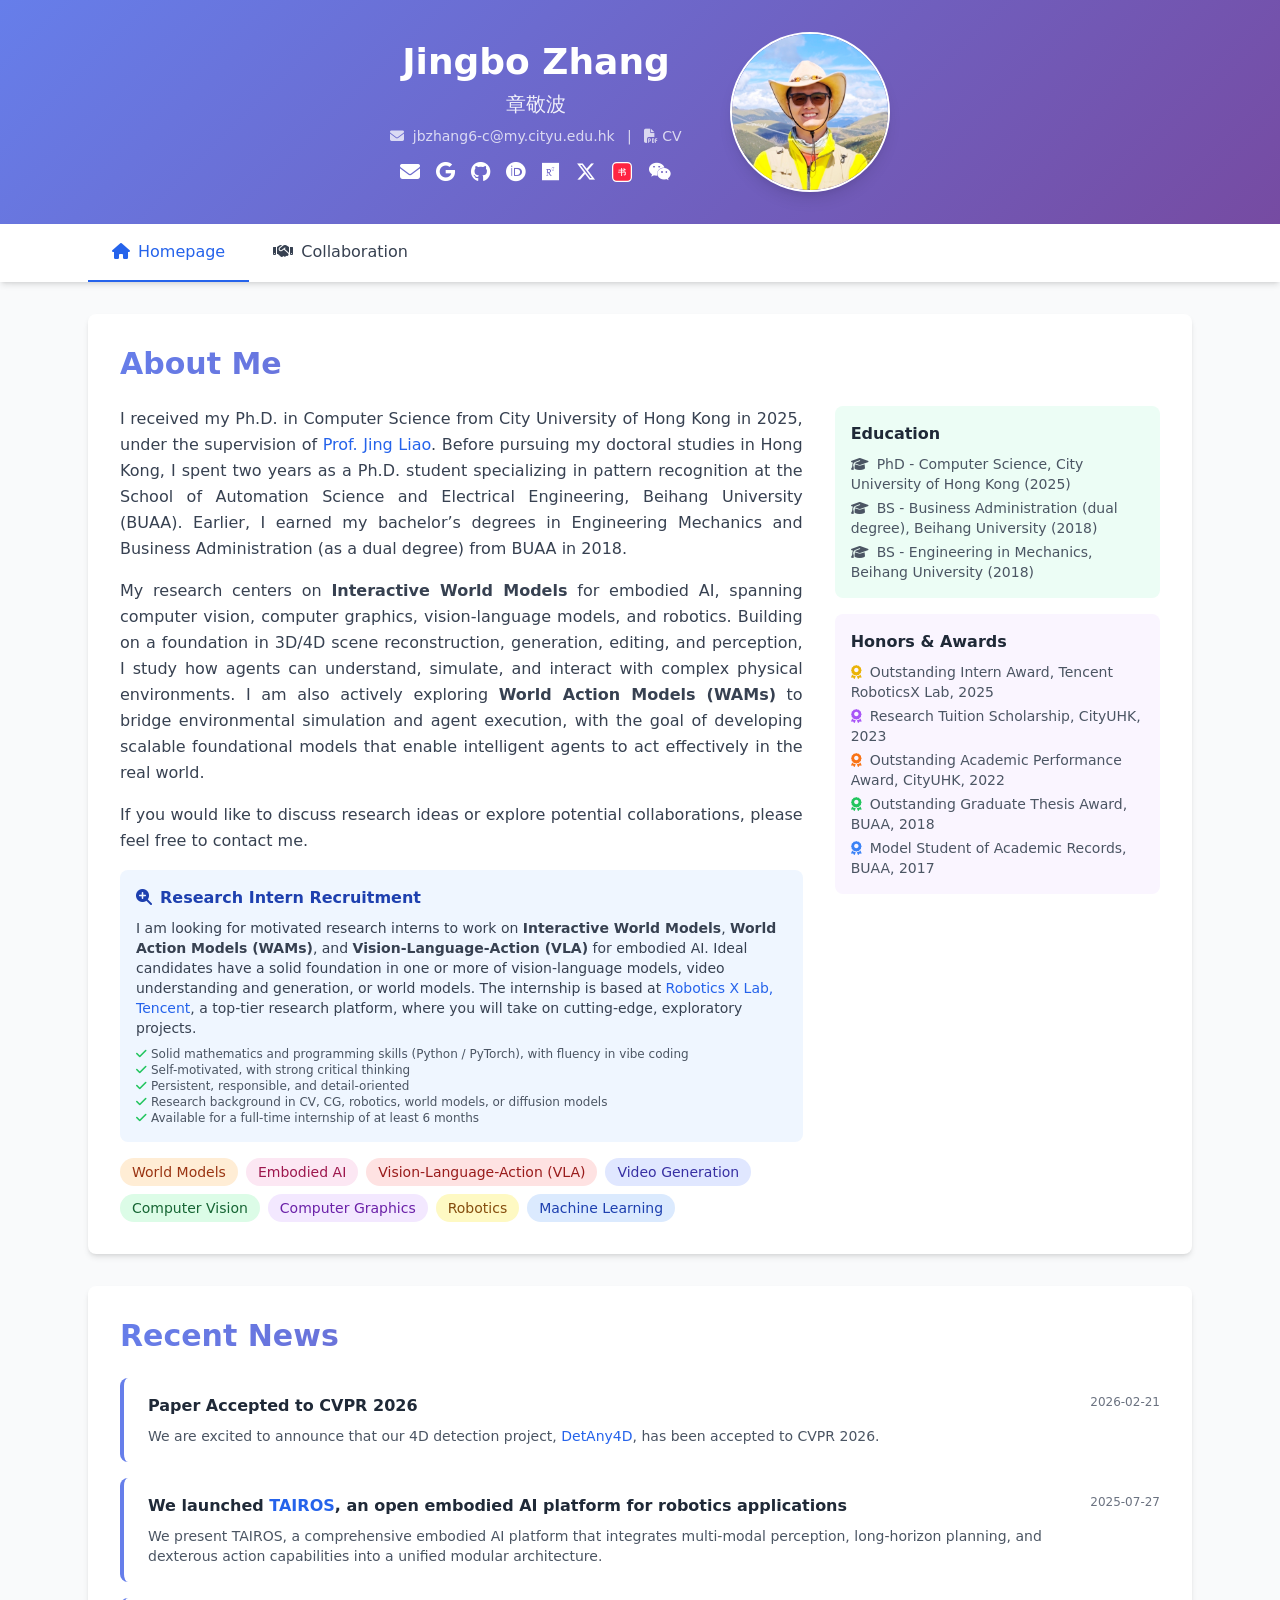
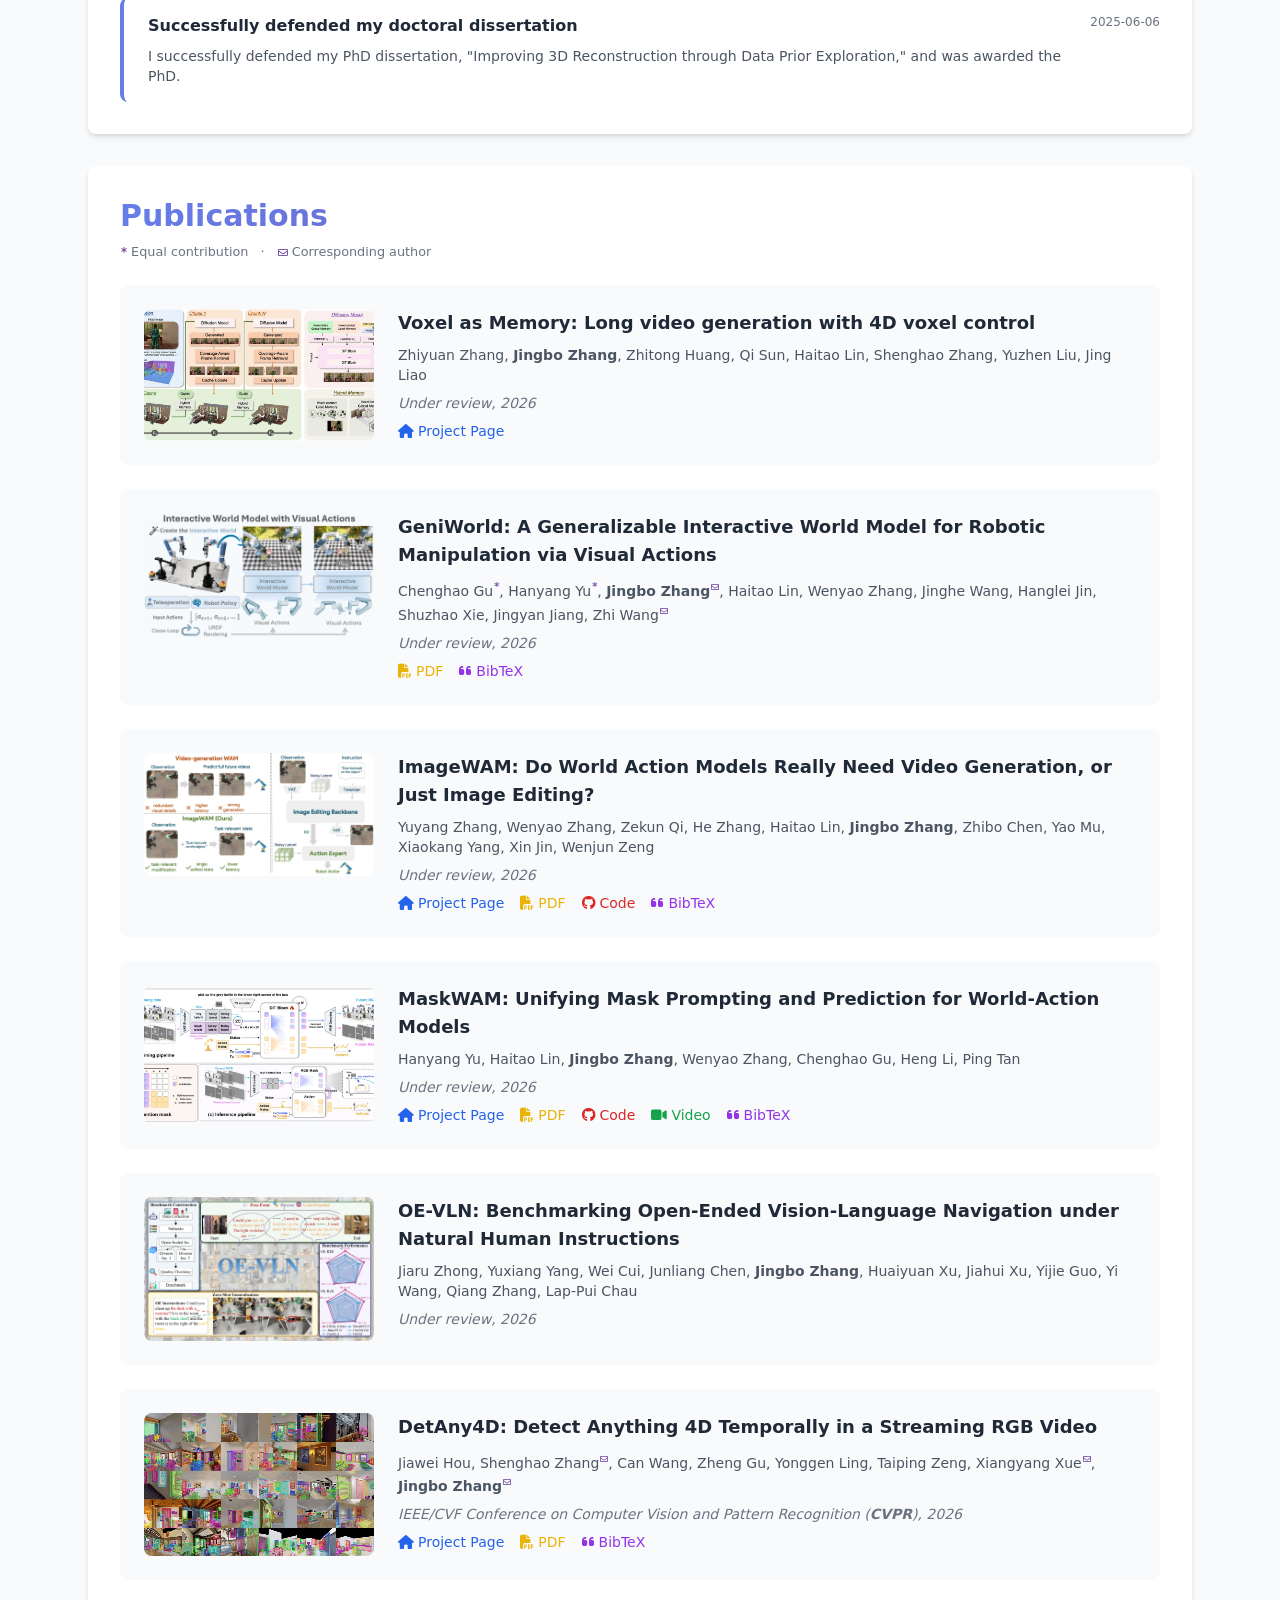
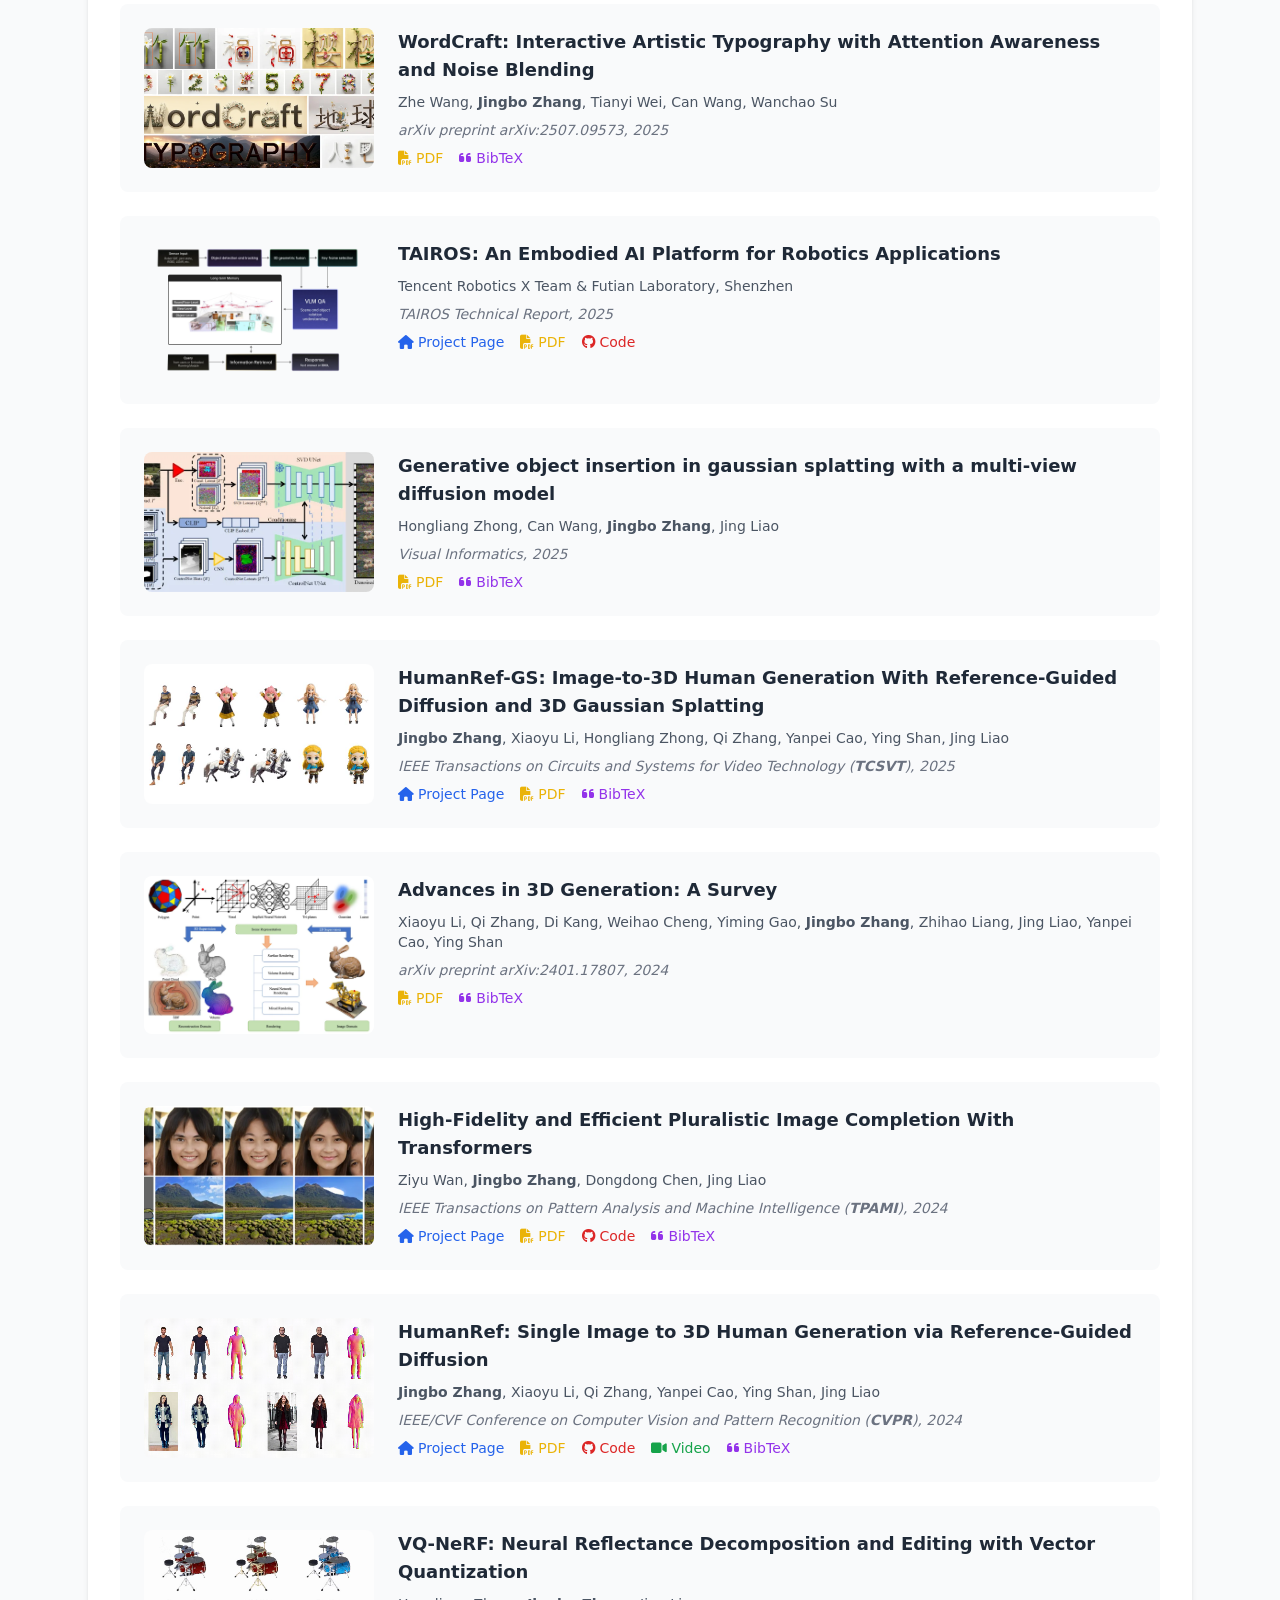
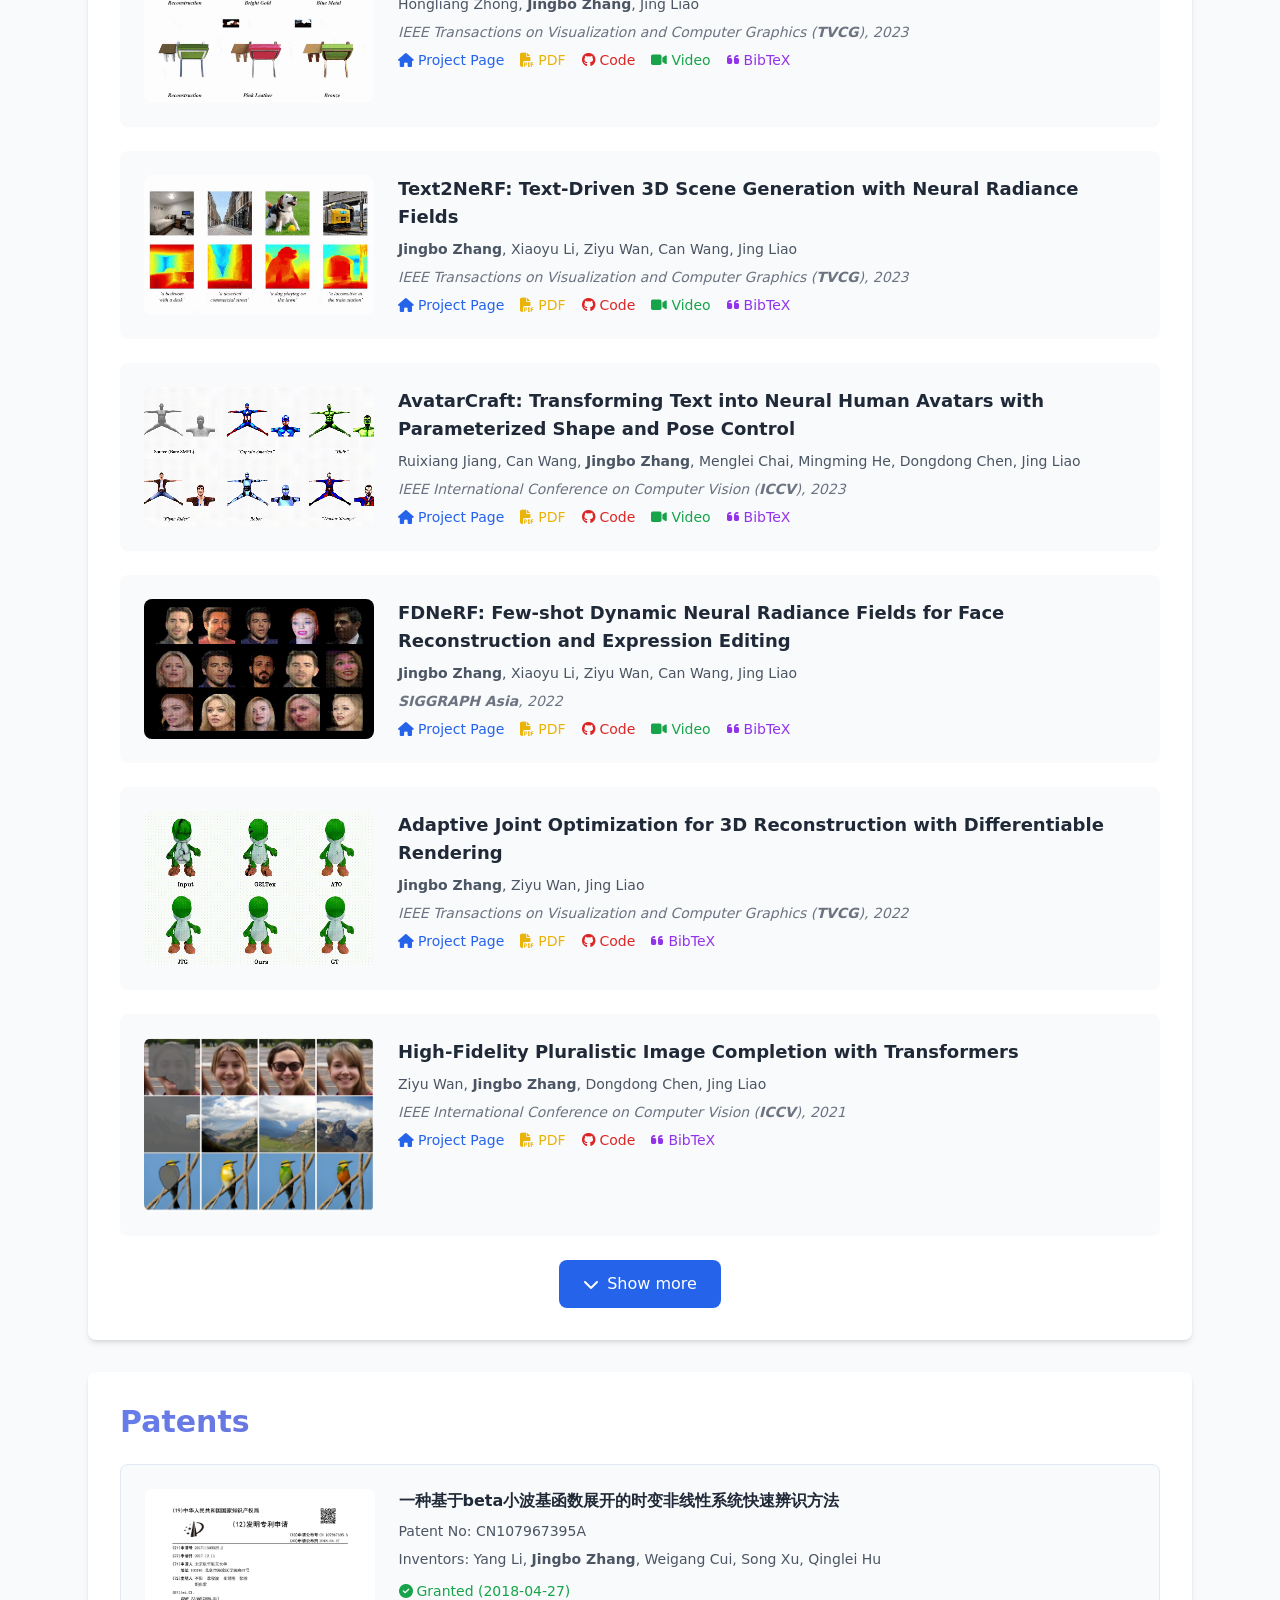
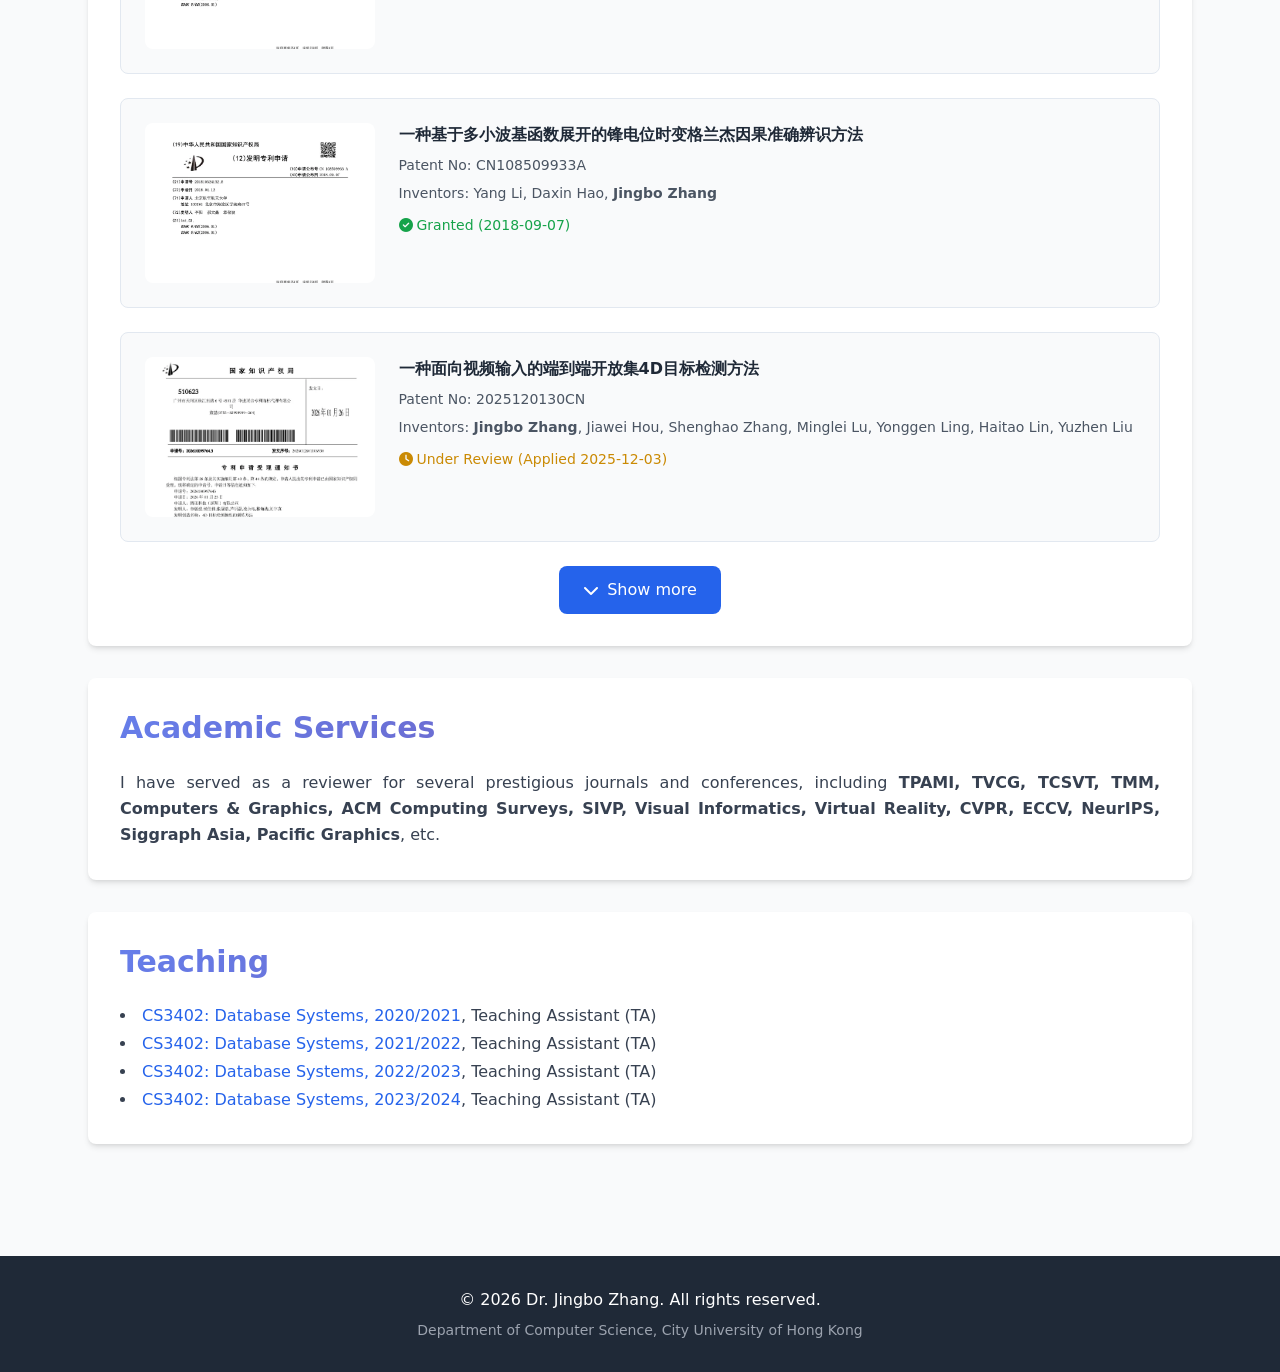
==== index.html @ e59f06ef "update" ====
<!DOCTYPE html>
<html lang="en">
<head>
    <meta charset="UTF-8">
    <meta name="viewport" content="width=device-width, initial-scale=1.0">
    <title>Jingbo Zhang - Computer Science PhD</title>

    <!-- SEO -->
    <meta name="description" content="Jingbo Zhang (章敬波), Computer Science PhD at City University of Hong Kong, researching Interactive World Models and Vision-Language-Action (VLA) for embodied AI — spanning computer vision, graphics, video generation, and robotics.">
    <meta name="author" content="Jingbo Zhang">
    <meta name="keywords" content="Jingbo Zhang, 章敬波, World Models, World Action Models, Embodied AI, Computer Vision, Computer Graphics, 3D Reconstruction, 3D Generation, Robotics, City University of Hong Kong">
    <link rel="canonical" href="https://eckertzhang.github.io/">

    <!-- Open Graph -->
    <meta property="og:type" content="website">
    <meta property="og:url" content="https://eckertzhang.github.io/">
    <meta property="og:title" content="Jingbo Zhang - Computer Science PhD">
    <meta property="og:description" content="Jingbo Zhang (章敬波), Computer Science PhD at City University of Hong Kong, researching Interactive World Models and Vision-Language-Action (VLA) for embodied AI — spanning computer vision, graphics, video generation, and robotics.">
    <meta property="og:image" content="https://eckertzhang.github.io/Bio/photo/self2025_.jpg">
    <meta property="og:image:width" content="920">
    <meta property="og:image:height" content="920">
    <meta property="og:image:alt" content="Jingbo Zhang (章敬波)">

    <!-- Twitter Card -->
    <meta name="twitter:card" content="summary_large_image">
    <meta name="twitter:site" content="@eckertzhang">
    <meta name="twitter:title" content="Jingbo Zhang - Computer Science PhD">
    <meta name="twitter:description" content="Jingbo Zhang (章敬波), Computer Science PhD at City University of Hong Kong, researching Interactive World Models and Vision-Language-Action (VLA) for embodied AI — spanning computer vision, graphics, video generation, and robotics.">
    <meta name="twitter:image" content="https://eckertzhang.github.io/Bio/photo/self2025_.jpg">
    <meta name="twitter:image:alt" content="Jingbo Zhang (章敬波)">

    <!-- WeChat Share Card -->
    <meta itemprop="name" content="Jingbo Zhang - Computer Science PhD">
    <meta itemprop="description" content="Jingbo Zhang (章敬波), Computer Science PhD at City University of Hong Kong, researching Interactive World Models and Vision-Language-Action (VLA) for embodied AI — spanning computer vision, graphics, video generation, and robotics.">
    <meta itemprop="image" content="https://eckertzhang.github.io/Bio/photo/self2025_.jpg">

    <!-- Tailwind CSS：预编译产物（已包含首页所用的全部类）。
         重新生成：在项目根目录执行  ./build.sh   （改样式后跑一次；开发时可用 ./build.sh --watch）
         如需临时回退到运行时 CDN，改用下面这行： <script src="https://cdn.tailwindcss.com"></script> -->
    <link rel="stylesheet" href="./static/css/tailwind.css">
    <link rel="stylesheet" href="https://cdnjs.cloudflare.com/ajax/libs/font-awesome/6.4.2/css/all.min.css">
    <style>
        .tab-content {
            display: none;
        }
        .tab-content.active {
            display: block;
        }
        .publication-item {
            transition: all 0.3s ease;
        }
        .publication-item:hover {
            transform: translateY(-2px);
            box-shadow: 0 8px 25px rgba(0,0,0,0.1);
        }
        .academic-gradient {
            background: linear-gradient(135deg, #667eea 0%, #764ba2 100%);
        }
        .text-gradient {
            background: linear-gradient(135deg, #667eea 0%, #764ba2 100%);
            -webkit-background-clip: text;
            -webkit-text-fill-color: transparent;
            background-clip: text;
        }
        .news-item {
            border-left: 4px solid #667eea;
            transition: all 0.3s ease;
        }
        .news-item:hover {
            border-left-color: #764ba2;
            background-color: #f8fafc;
        }
        .patent-item {
            border: 1px solid #e2e8f0;
            transition: all 0.3s ease;
        }
        .patent-item:hover {
            border-color: #667eea;
            box-shadow: 0 4px 12px rgba(102, 126, 234, 0.1);
        }
        #additionalPublications {
            transition: all 0.3s ease;
            overflow: hidden;
        }
        #togglePublications {
            transition: all 0.3s ease;
        }
        #togglePublications:hover {
            transform: translateY(-1px);
            box-shadow: 0 4px 12px rgba(59, 130, 246, 0.3);
        }

        /* Responsive nav scroll */
        .nav-scroll {
            overflow-x: auto;
            -webkit-overflow-scrolling: touch;
            scrollbar-width: none;
        }
        .nav-scroll::-webkit-scrollbar {
            display: none;
        }

        /* Publication / patent image height control on mobile */
        @media (max-width: 767px) {
            .patent-item .grid > div:first-child img {
                max-height: 140px;
                width: 100%;
                object-fit: cover;
                object-position: top;
            }
        }

        /* Author contribution markers: * = co-first author, ✉ = corresponding author */
        .author-mark {
            color: #764ba2;
            font-weight: 600;
            vertical-align: super;
            font-size: 0.7em;
            margin-left: 1px;
        }
        .author-mark .fa-envelope {
            font-size: 0.85em;
            font-weight: 400;
        }
        .author-legend {
            font-size: 0.8rem;
            color: #6b7280;
        }
        .author-legend .author-mark {
            vertical-align: baseline;
            font-size: 0.9em;
        }

        /* Floating table of contents (scrollspy) —— 仅在有足够留白的宽屏显示，避免遮挡居中内容 */
        #sectionToc {
            display: none;
        }
        @media (min-width: 1400px) {
            #sectionToc {
                display: block;
            }
        }
        .toc-link {
            display: block;
            color: #9ca3af;
            line-height: 1.25rem;
            transition: color 0.2s ease;
        }
        .toc-link:hover {
            color: #2563eb;
        }
        .toc-link.is-active {
            color: #2563eb;
            font-weight: 600;
        }
    </style>
    <link rel="icon" href="./static/icon/selfies_eckert.svg">

    <!-- Structured data (schema.org Person) -->
    <script type="application/ld+json">
    {
      "@context": "https://schema.org",
      "@type": "Person",
      "name": "Jingbo Zhang",
      "alternateName": "章敬波",
      "url": "https://eckertzhang.github.io/",
      "image": "https://eckertzhang.github.io/Bio/photo/self2025_.jpg",
      "jobTitle": "Computer Science PhD",
      "affiliation": {
        "@type": "CollegeOrUniversity",
        "name": "City University of Hong Kong"
      },
      "alumniOf": [
        { "@type": "CollegeOrUniversity", "name": "City University of Hong Kong" },
        { "@type": "CollegeOrUniversity", "name": "Beihang University" }
      ],
      "knowsAbout": ["World Models", "Embodied AI", "Vision-Language-Action", "Computer Vision", "Computer Graphics", "Video Generation", "Robotics", "3D Reconstruction", "3D Generation"],
      "sameAs": [
        "https://scholar.google.com/citations?user=M8I1aE4AAAAJ&hl=en",
        "https://github.com/eckertzhang/",
        "https://orcid.org/0000-0003-0009-2315",
        "https://www.researchgate.net/profile/Jingbo-Zhang-27",
        "https://twitter.com/eckertzhang"
      ]
    }
    </script>
</head>

<body class="bg-gray-50 font-sans">
    <!-- Header -->
    <header class="academic-gradient text-white py-8 shadow-lg">
        <div class="max-w-6xl mx-auto px-4 sm:px-6">
            <div class="flex items-center justify-center">
                <div class="flex flex-col-reverse sm:flex-row items-center sm:space-x-12 text-center gap-5 sm:gap-0">
                    <div>
                        <h1 class="text-3xl sm:text-4xl font-bold mb-2">Jingbo Zhang</h1>
                        <p class="text-xl opacity-90">章敬波</p>
                        <!-- <p class="text-base sm:text-lg opacity-80 mt-1">Senior Researcher, Robotics X Lab, Tencent</p> -->
                        <p class="text-sm opacity-75 mt-2">
                            <i class="fas fa-envelope mr-1"></i>
                            <span class="email-display" data-encoded="amJ6aGFuZzYtY0BteS5jaXR5dS5lZHUuaGs="></span>
                            <span class="mx-2">|</span>
                            <a href="./Bio/Jingbo_CV_202607.pdf" class="text-white hover:text-yellow-200 transition-colors" target="_blank" rel="noopener noreferrer">
                                <i class="fas fa-file-pdf mr-1"></i>CV
                            </a>
                        </p>
                        
                        <!-- Contact Icons -->
                        <div class="flex flex-wrap items-center justify-center gap-4 mt-4 leading-none">
                            <a href="#" class="email-link text-white hover:text-blue-200 transition-colors inline-flex" data-encoded="amJ6aGFuZzYtY0BteS5jaXR5dS5lZHUuaGs=" title="Email" aria-label="Email">
                                <i class="fas fa-envelope text-xl leading-none"></i>
                            </a>
                            <!-- <a href="tel:+86-15727336166" class="text-white hover:text-green-200 transition-colors" title="Phone">
                                <i class="fas fa-phone text-xl"></i>
                            </a> -->
                            <a href="https://scholar.google.com/citations?user=M8I1aE4AAAAJ&hl=en" target="_blank" rel="noopener noreferrer" class="text-white hover:text-red-200 transition-colors inline-flex" title="Google Scholar">
                                <i class="fab fa-google text-xl leading-none"></i>
                            </a>
                            <a href="https://github.com/eckertzhang/" target="_blank" rel="noopener noreferrer" class="text-white hover:text-gray-200 transition-colors inline-flex" title="GitHub">
                                <i class="fab fa-github text-xl leading-none"></i>
                            </a>
                            <a href="https://orcid.org/0000-0003-0009-2315" target="_blank" rel="noopener noreferrer" class="text-white hover:text-green-200 transition-colors inline-flex" title="ORCID">
                                <i class="fab fa-orcid text-xl leading-none"></i>
                            </a>
                            <a href="https://www.researchgate.net/profile/Jingbo-Zhang-27?ev=hdr_xprf" target="_blank" rel="noopener noreferrer" class="text-white hover:text-blue-200 transition-colors inline-flex" title="ResearchGate">
                                <i class="fab fa-researchgate text-xl leading-none"></i>
                            </a>
                            <a href="https://twitter.com/eckertzhang" target="_blank" rel="noopener noreferrer" class="text-white hover:text-blue-200 transition-colors inline-flex" title="X-Twitter">
                                <i class="fa-brands fa-x-twitter text-xl leading-none"></i>
                            </a>
                            <a href="https://www.xiaohongshu.com/user/profile/5f2ceedf0000000001005948" target="_blank" rel="noopener noreferrer" class="hover:opacity-80 transition-opacity inline-flex" title="小红书" aria-label="小红书">
                                <svg class="w-5 h-5 block" style="position: relative; top: 0px" viewBox="0 0 512 512" aria-hidden="true" focusable="false">
                                    <rect x="16" y="16" width="480" height="480" rx="104" fill="#FF2442" stroke="#fff" stroke-width="32"/>
                                    <text x="256" y="262" text-anchor="middle" dominant-baseline="central" fill="#fff"
                                          font-family="'PingFang SC','Hiragino Sans GB','Microsoft YaHei',sans-serif"
                                          font-size="200" font-weight="700">书</text>
                                </svg>
                            </a>
                            <!-- 微信ID只需在 data-wechat-id 中修改一次，提示文案由脚本生成 -->
                            <button type="button" class="wechat-id-btn relative p-0 m-0 border-0 bg-transparent text-white hover:text-green-200 transition-colors cursor-pointer group leading-none inline-flex" data-wechat-id="EckertZ">
                                <i class="fab fa-weixin text-xl leading-none"></i>
                                <span class="wechat-id-tip pointer-events-none absolute left-1/2 -translate-x-1/2 top-full mt-2 whitespace-nowrap rounded bg-black/80 px-2 py-1 text-xs text-white opacity-0 group-hover:opacity-100 transition-opacity z-10"></span>
                            </button>
                        </div>
                    </div>
                    <div class="flex-shrink-0">
                        <img src="./Bio/photo/self2025_.jpg" 
                             alt="Jingbo Zhang" 
                             class="w-28 h-28 sm:w-40 sm:h-40 rounded-full border-2 border-white shadow-lg object-cover">
                    </div>
                </div>
            </div>
        </div>
    </header>

    <!-- Navigation -->
    <nav class="bg-white shadow-md sticky top-0 z-50">
        <div class="max-w-6xl mx-auto px-4 sm:px-6">
            <div class="nav-scroll flex" role="tablist" aria-label="Site sections">
                <button id="tab-homepage" role="tab" aria-selected="true" aria-controls="homepage" class="tab-btn flex-shrink-0 py-4 px-4 sm:px-6 text-gray-700 hover:text-blue-600 border-b-2 border-transparent hover:border-blue-600 transition-all duration-300 active whitespace-nowrap" data-tab="homepage">
                    <i class="fas fa-home mr-2"></i>Homepage
                </button>
                <button id="tab-team" role="tab" aria-selected="false" aria-controls="team" class="tab-btn flex-shrink-0 py-4 px-4 sm:px-6 text-gray-700 hover:text-blue-600 border-b-2 border-transparent hover:border-blue-600 transition-all duration-300 whitespace-nowrap" data-tab="team">
                    <i class="fas fa-handshake mr-2"></i>Collaboration
                </button>
            </div>
        </div>
    </nav>

    <!-- Main Content -->
    <main class="max-w-6xl mx-auto px-3 sm:px-6 py-8">
        <!-- Homepage Tab -->
        <div id="homepage" class="tab-content active" role="tabpanel" aria-labelledby="tab-homepage">
            <!-- Floating table of contents (scrollspy)。仅在够宽的屏幕显示，切到 Collaboration 页时随父容器自动隐藏。 -->
            <aside id="sectionToc" aria-label="On this page" class="fixed right-6 top-1/2 -translate-y-1/2 z-40">
                <ul class="space-y-2 border-l border-gray-200 pl-4 text-sm">
                    <li><a href="#about" class="toc-link">About</a></li>
                    <li><a href="#news" class="toc-link">News</a></li>
                    <li><a href="#publications" class="toc-link">Publications</a></li>
                    <li><a href="#patents" class="toc-link">Patents</a></li>
                    <li><a href="#services" class="toc-link">Services</a></li>
                    <li><a href="#teaching" class="toc-link">Teaching</a></li>
                </ul>
            </aside>

            <!-- Personal Introduction -->
            <section id="about" class="scroll-mt-20 bg-white rounded-lg shadow-md p-4 sm:p-8 mb-8">
                <h2 class="text-2xl sm:text-3xl font-bold text-gradient mb-6">About Me</h2>
                <div class="max-w-6xl mx-auto">
                    <div class="grid md:grid-cols-3 gap-8">
                        <div class="md:col-span-2">
                            <p class="text-justify text-gray-700 leading-relaxed mb-4">
                                <!-- I am currently a senior researcher at <a href="https://roboticsx.tencent.com/#/" class="text-blue-600 hover:underline visited:text-blue-600">Robotics X Lab</a>, Tencent.  -->
                                I received my Ph.D. in Computer Science from City University of Hong Kong in 2025, 
                                under the supervision of <a href="https://www.cityu.edu.hk/stfprofile/jingliao.htm" target="_blank" rel="noopener noreferrer" class="text-blue-600 hover:underline visited:text-blue-600">Prof. Jing Liao</a>. 
                                Before pursuing my doctoral studies in Hong Kong, I spent two years as a Ph.D. student specializing in pattern recognition at the School of Automation Science and Electrical Engineering, Beihang University (BUAA). 
                                Earlier, I earned my bachelor’s degrees in Engineering Mechanics and Business Administration (as a dual degree) from BUAA in 2018.
                            </p>
                            <p class="text-justify text-gray-700 leading-relaxed mb-4">
                                My research centers on <strong>Interactive World Models</strong> for embodied AI, spanning computer vision, computer graphics, vision-language models, and robotics. 
                                Building on a foundation in 3D/4D scene reconstruction, generation, editing, and perception, I study how agents can understand, simulate, and interact with complex physical environments. 
                                I am also actively exploring <strong>World Action Models (WAMs)</strong> to bridge environmental simulation and agent execution, 
                                with the goal of developing scalable foundational models that enable intelligent agents to act effectively in the real world.
                            </p>
                            <p class="text-justify text-gray-700 leading-relaxed mb-4">
                                If you would like to discuss research ideas or explore potential collaborations, please feel free to contact me.
                            </p>
                            
                            <!-- Intern Info -->
                            <div class="bg-blue-50 p-4 rounded-lg mb-4">
                                <h4 class="font-semibold text-blue-800 mb-2"><i class="fa-solid fa-magnifying-glass-plus mr-2"></i>Research Intern Recruitment</h4>
                                <p class="text-sm text-gray-700 mb-2">
                                    I am looking for motivated research interns to work on <strong>Interactive World Models</strong>, <strong>World Action Models (WAMs)</strong>, and <strong>Vision-Language-Action (VLA)</strong> for embodied AI. 
                                    Ideal candidates have a solid foundation in one or more of vision-language models, video understanding and generation, or world models. 
                                    The internship is based at <a href="https://roboticsx.tencent.com/#/" class="text-blue-600 hover:underline" target="_blank" rel="noopener noreferrer">Robotics X Lab, Tencent</a>, a top-tier research platform, where you will take on cutting-edge, exploratory projects.
                                </p>
                                <div class="text-xs text-gray-600">
                                    <span class="mr-4"><i class="fas fa-check text-green-500 mr-1"></i>Solid mathematics and programming skills (Python / PyTorch), with fluency in vibe coding</span>
                                </div>
                                <div class="text-xs text-gray-600">
                                    <span class="mr-4"><i class="fas fa-check text-green-500 mr-1"></i>Self-motivated, with strong critical thinking</span>
                                </div>
                                <div class="text-xs text-gray-600">
                                    <span class="mr-4"><i class="fas fa-check text-green-500 mr-1"></i>Persistent, responsible, and detail-oriented</span>
                                </div>
                                <div class="text-xs text-gray-600">
                                    <span class="mr-4"><i class="fas fa-check text-green-500 mr-1"></i>Research background in CV, CG, robotics, world models, or diffusion models</span>
                                </div>
                                <div class="text-xs text-gray-600">
                                    <span class="mr-4"><i class="fas fa-check text-green-500 mr-1"></i>Available for a full-time internship of at least 6 months</span>
                                </div>
                            </div>

                            <!-- Prospective Students -->
                            <!-- <div class="bg-blue-50 p-4 rounded-lg mb-4">
                                <h4 class="font-semibold text-blue-800 mb-2"><i class="fas fa-graduation-cap mr-2"></i>Prospective Students</h4>
                                <p class="text-sm text-gray-700 mb-2">
                                    We welcome outstanding students interested in AI, ML, and CV to join our research team. We provide excellent research environment and abundant resources.
                                </p>
                                <div class="text-xs text-gray-600">
                                    <span class="mr-4"><i class="fas fa-check text-green-500 mr-1"></i>Strong math & programming skills required</span>
                                    <span><i class="fas fa-star text-yellow-500 mr-1"></i>International collaboration opportunities</span>
                                </div>
                            </div> -->
                            
                            <div class="flex flex-wrap gap-2 mt-4 justify-center md:justify-start">
                                <span class="bg-orange-100 text-orange-800 px-3 py-1 rounded-full text-sm">World Models</span>
                                <span class="bg-pink-100 text-pink-800 px-3 py-1 rounded-full text-sm">Embodied AI</span>
                                <span class="bg-red-100 text-red-800 px-3 py-1 rounded-full text-sm">Vision-Language-Action (VLA)</span>
                                <span class="bg-indigo-100 text-indigo-800 px-3 py-1 rounded-full text-sm">Video Generation</span>
                                <span class="bg-green-100 text-green-800 px-3 py-1 rounded-full text-sm">Computer Vision</span>
                                <span class="bg-purple-100 text-purple-800 px-3 py-1 rounded-full text-sm">Computer Graphics</span>
                                <span class="bg-yellow-100 text-yellow-800 px-3 py-1 rounded-full text-sm">Robotics</span>
                                <span class="bg-blue-100 text-blue-800 px-3 py-1 rounded-full text-sm">Machine Learning</span>
                            </div>
                        </div>

                        <div class="space-y-4">
                            <!-- <div class="bg-gray-50 p-4 rounded-lg">
                                <h4 class="font-semibold text-gray-800 mb-2">Academic Achievements</h4>
                                <ul class="text-sm text-gray-600 space-y-1">
                                    <li><i class="fas fa-award text-yellow-500 mr-2"></i>IEEE Fellow (2020)</li>
                                    <li><i class="fas fa-medal text-blue-500 mr-2"></i>Changjiang Scholar (2018)</li>
                                    <li><i class="fas fa-trophy text-green-500 mr-2"></i>NSFC Distinguished Young Scholar (2016)</li>
                                    <li><i class="fas fa-star text-purple-500 mr-2"></i>CCF Outstanding Contribution Award (2019)</li>
                                </ul>
                            </div> -->
                            <div class="bg-emerald-50 p-4 rounded-lg">
                                <h4 class="font-semibold text-gray-800 mb-2">Education</h4>
                                <ul class="text-sm text-gray-600 space-y-1">
                                    <li><i class="fas fa-graduation-cap mr-2"></i>PhD - Computer Science, City University of Hong Kong (2025)</li>
                                    <li><i class="fas fa-graduation-cap mr-2"></i>BS - Business Administration (dual degree), Beihang University (2018)</li>
                                    <li><i class="fas fa-graduation-cap mr-2"></i>BS - Engineering in Mechanics, Beihang University (2018)</li>
                                </ul>
                            </div>
                            <div class="bg-purple-50 p-4 rounded-lg">
                                <h4 class="font-semibold text-gray-800 mb-2">Honors & Awards</h4>
                                <ul class="text-sm text-gray-600 space-y-1">
                                    <!-- <li><i class="fas fa-medal text-yellow-500 mr-2"></i>XXX</li> -->
                                    <li><i class="fas fa-award text-yellow-500 mr-2"></i>Outstanding Intern Award, Tencent RoboticsX Lab, 2025</li>
                                    <li><i class="fas fa-award text-purple-500 mr-2"></i>Research Tuition Scholarship, CityUHK, 2023</li>
                                    <li><i class="fas fa-award text-orange-500 mr-2"></i>Outstanding Academic Performance Award, CityUHK, 2022</li>
                                    <li><i class="fas fa-award text-green-500 mr-2"></i>Outstanding Graduate Thesis Award, BUAA, 2018</li>
                                    <li><i class="fas fa-award text-blue-500 mr-2"></i>Model Student of Academic Records, BUAA, 2017</li>
                                </ul>
                            </div>
                        </div>
                </div>
            </section>

            <!-- Recent News -->
            <section id="news" class="scroll-mt-20 bg-white rounded-lg shadow-md p-4 sm:p-8 mb-8">
                <h2 class="text-2xl sm:text-3xl font-bold text-gradient mb-6">Recent News</h2>
                <div class="space-y-4">
                    <div class="news-item pl-6 py-4 rounded-lg">
                        <div class="flex flex-col sm:flex-row sm:justify-between sm:items-start gap-1">
                            <div>
                                <h4 class="font-semibold text-gray-800 mb-2">Paper Accepted to CVPR 2026</h4>
                                <p class="text-gray-600 text-sm">We are excited to announce that our 4D detection project, <a href="https://jarvishou829.github.io/DA4D/" target="_blank" rel="noopener noreferrer" class="text-blue-600 hover:underline visited:text-blue-600">DetAny4D</a>, has been accepted to CVPR 2026.</p>
                            </div>
                            <span class="text-xs text-gray-500 whitespace-nowrap sm:ml-4 self-start">2026-02-21</span>
                        </div>
                    </div>
                    <div class="news-item pl-6 py-4 rounded-lg">
                        <div class="flex flex-col sm:flex-row sm:justify-between sm:items-start gap-1">
                            <div>
                                <h4 class="font-semibold text-gray-800 mb-2">We launched <a href="https://tairos.tencent.com/" target="_blank" rel="noopener noreferrer" class="text-blue-600 hover:underline visited:text-blue-600">TAIROS</a>, an open embodied AI platform for robotics applications</h4>
                                <p class="text-gray-600 text-sm">We present TAIROS, a comprehensive embodied AI platform that integrates multi-modal perception, long-horizon planning, and dexterous action capabilities into a unified modular architecture.</p>
                            </div>
                            <span class="text-xs text-gray-500 whitespace-nowrap sm:ml-4 self-start">2025-07-27</span>
                        </div>
                    </div>
                    <div class="news-item pl-6 py-4 rounded-lg">
                        <div class="flex flex-col sm:flex-row sm:justify-between sm:items-start gap-1">
                            <div>
                                <h4 class="font-semibold text-gray-800 mb-2">Successfully defended my doctoral dissertation</h4>
                                <p class="text-gray-600 text-sm">I successfully defended my PhD dissertation, "Improving 3D Reconstruction through Data Prior Exploration," and was awarded the PhD.</p>
                            </div>
                            <span class="text-xs text-gray-500 whitespace-nowrap sm:ml-4 self-start">2025-06-06</span>
                        </div>
                    </div>
                    <!-- <div class="news-item pl-6 py-4 rounded-lg">
                        <div class="flex flex-col sm:flex-row sm:justify-between sm:items-start gap-1">
                            <div>
                                <h4 class="font-semibold text-gray-800 mb-2">Paper Accepted to IEEE TCSVT</h4>
                                <p class="text-gray-600 text-sm">Our research paper, "HumanRef-GS: Image-to-3D Human Generation with Reference-Guided Diffusion and 3D Gaussian Splatting", has been accepted for publication in IEEE Transactions on Circuits and Systems for Video Technology.</p>
                            </div>
                            <span class="text-xs text-gray-500 whitespace-nowrap sm:ml-4 self-start">2025-02-02</span>
                        </div>
                    </div> -->
                </div>
            </section>

            <!-- Employment -->
            <!--
            <section class="elegant-card rounded-lg shadow-lg p-4 sm:p-8 mb-8">
                <h2 class="text-2xl sm:text-3xl font-bold text-gradient mb-6">Employment</h2>
                <div class="space-y-4">
                    [ Current Position ]
                    <div class="bg-gradient-to-r from-blue-50 to-emerald-50 p-4 rounded-lg border border-blue-200">
                        <div class="flex flex-wrap items-center justify-between gap-2">
                            <div class="flex items-center space-x-3">
                                <div class="w-12 h-12 bg-gradient-to-br rounded-lg flex items-center justify-center">
                                    <img src="./Bio/employments/tencent.png" alt="Tencent RoboticsX Lab" class="w-full h-full object-cover rounded-lg">
                                </div>
                                <div>
                                    <h3 class="text-lg font-bold text-gray-800">Senior Researcher</h3>
                                    <p class="text-blue-700 font-semibold"><a href="https://roboticsx.tencent.com/#/">RoboticsX Lab, Tencent</a></p>
                                </div>
                            </div>
                            <span class="text-sm text-gray-600 bg-white px-3 py-1 rounded-full font-medium">2025.08 - Present</span>
                        </div>
                    </div>

                    [ Previous Positions ]
                    <div class="space-y-3">
                        <div class="flex flex-wrap items-center justify-between gap-2 p-3 bg-gray-50 rounded-lg border border-gray-200">
                            <div class="flex items-center space-x-3">
                                <div class="w-10 h-10 bg-gradient-to-br rounded-lg flex items-center justify-center">
                                    <img src="./Bio/employments/roboticsx.png" alt="Tencent RoboticsX Lab" class="w-full h-full object-cover rounded-lg">
                                </div>
                                <div>
                                    <h4 class="font-semibold text-gray-800">Research Intern</h4>
                                    <p class="text-gray-600 text-sm"><a href="https://roboticsx.tencent.com/#/">RoboticsX Lab, Tencent</a></p>
                                </div>
                            </div>
                            <span class="text-sm text-gray-500">2024/09 - 2025/07</span>
                        </div>

                        <div class="flex flex-wrap items-center justify-between gap-2 p-3 bg-gray-50 rounded-lg border border-gray-200">
                            <div class="flex items-center space-x-3">
                                <div class="w-10 h-10 bg-gradient-to-br rounded-lg flex items-center justify-center">
                                    <img src="./Bio/employments/ailab_.png" alt="Tencent AI Lab" class="w-full h-full object-cover rounded-lg">
                                </div>
                                <div>
                                    <h4 class="font-semibold text-gray-800">Research Intern</h4>
                                    <p class="text-gray-600 text-sm"><a href="https://ailab.tencent.com/ailab/zh/index">Tencent AI Lab</a></p>
                                </div>
                            </div>
                            <span class="text-sm text-gray-500">2023/05 - 2024/08</span>
                        </div>

                        <div class="flex flex-wrap items-center justify-between gap-2 p-3 bg-gray-50 rounded-lg border border-gray-200">
                            <div class="flex items-center space-x-3">
                                <div class="w-10 h-10 bg-gradient-to-br rounded-lg flex items-center justify-center">
                                    <img src="./Bio/employments/cityu.png" alt="CityU" class="w-full h-full object-cover rounded-lg">
                                </div>
                                <div>
                                    <h4 class="font-semibold text-gray-800">Research Assistant</h4>
                                    <p class="text-gray-600 text-sm"><a href="http://sri.cityu.edu.hk/sri/">CityU Shenzhen Research Institute</a></p>
                                </div>
                            </div>
                            <span class="text-sm text-gray-500">2020/06 - 2020/08</span>
                        </div>

                        <div class="flex flex-wrap items-center justify-between gap-2 p-3 bg-gray-50 rounded-lg border border-gray-200">
                            <div class="flex items-center space-x-3">
                                <div class="w-10 h-10 bg-gradient-to-br rounded-lg flex items-center justify-center">
                                    <img src="./Bio/employments/ailab_.png" alt="Tencent AI Lab" class="w-full h-full object-cover rounded-lg">
                                </div>
                                <div>
                                    <h4 class="font-semibold text-gray-800">Research Intern</h4>
                                    <p class="text-gray-600 text-sm"><a href="https://ailab.tencent.com/ailab/zh/index">Tencent AI Lab</a></p>
                                </div>
                            </div>
                            <span class="text-sm text-gray-500">2019/12 - 2020/05</span>
                        </div>

                    </div>
                </div>
            </section>
            -->


            <!-- Publications -->
            <section id="publications" class="scroll-mt-20 bg-white rounded-lg shadow-md p-4 sm:p-8 mb-8">
                <h2 class="text-2xl sm:text-3xl font-bold text-gradient mb-2">Publications</h2>
                <p class="author-legend mb-6">
                    <span class="author-mark">*</span> Equal contribution
                    <span class="mx-2">·</span>
                    <span class="author-mark"><i class="fas fa-envelope" aria-hidden="true"></i></span> Corresponding author
                </p>

                <!--
                    ====== 如何新增/修改正刊论文 ======
                    论文卡片不在此处硬编码，而是由 script.js 根据 data.js 中的数据自动渲染到下方 #publicationsList。
                    编辑 data.js 里的 publicationsData 数组即可（"Show more" 折叠区的论文放在 additionalPublicationsData）。
                    列表按数组顺序显示，新论文一般加在数组最前面。每条为一个对象，字段：
                      image    : 缩略图路径（必填）
                      imageAlt : 图片替代文本（可选，默认 "Paper"）
                      imageFit : 图片显示模式（可选）："cover"（默认，自适应填充，可能裁剪）/ "contain"（完整不裁剪）
                      title    : 论文标题（必填）
                      authors  : 作者 HTML（可用 <a href="...">名字</a> / <strong>本人</strong> /
                                 共同一作 <span class="author-mark">*</span> / 通讯 <span class="author-mark"><i class="fas fa-envelope" aria-hidden="true"></i></span>）
                      venue    : 发表信息（自动包裹 <em>，可含 <strong>，如 "... (<strong>CVPR</strong>), 2026"）
                      page / pdf / code / video / bibtex : 各类链接 URL，留空或删除该字段则对应按钮不显示
                    下面注释掉的 "Paper example" 仅作 HTML 结构参考模板，无需改动。
                -->

                <div class="space-y-6">
                    <div id="publicationsList" class="space-y-6"></div>
                </div>

                <div class="text-center mt-6">
                    <button id="togglePublications" class="inline-flex items-center px-6 py-3 bg-blue-600 text-white rounded-lg hover:bg-blue-700 transition-colors">
                        <i class="fas fa-chevron-down mr-2"></i>Show more
                    </button>
                </div>
                
                <!-- Additional Publications (initially hidden) -->
                <div id="additionalPublications" class="space-y-6 mt-6" style="display: none;"></div>
            </section>

            <!-- Patents -->
            <section id="patents" class="scroll-mt-20 bg-white rounded-lg shadow-md p-4 sm:p-8 mb-8">
                <h2 class="text-2xl sm:text-3xl font-bold text-gradient mb-6">Patents</h2>

                <!--
                    ====== 如何新增/修改专利 ======
                    专利卡片不在此处硬编码，而是由 script.js 根据 data.js 中的数据自动渲染到下方 #patentsList。
                    编辑 data.js 里的 patentsData 数组即可（"Show more" 折叠区的专利放在 additionalPatentsData）。每条为一个对象，字段：
                      image      : 缩略图路径
                      title      : 专利名称
                      patentNo   : 专利号
                      inventors  : 发明人 HTML（可用 <b>本人</b> 标注）
                      status     : "granted"（已授权，绿色对勾）或 "review"（审查中，黄色时钟）
                      statusText : 状态文案，如 "Granted (2018-04-27)" 或 "Under Review (Applied 2025-12-03)"
                -->

                <div id="patentsList"></div>

                <div class="text-center mt-6">
                    <button id="togglePatents" class="inline-flex items-center px-6 py-3 bg-blue-600 text-white rounded-lg hover:bg-blue-700 transition-colors">
                        <i class="fas fa-chevron-down mr-2"></i>Show more
                    </button>
                </div>

                <!-- Additional Patents (initially hidden) -->
                <div id="additionalPatents" class="mt-6" style="display: none;"></div>

            </section>

            

            <!-- Services -->
            <section id="services" class="scroll-mt-20 bg-white rounded-lg shadow-md p-4 sm:p-8 mb-8">
                <h2 class="text-2xl sm:text-3xl font-bold text-gradient mb-6">Academic Services</h2>
                <p class="text-gray-700 leading-relaxed text-justify">
                    I have served as a reviewer for several prestigious journals and conferences, 
                    including <strong>TPAMI, TVCG, TCSVT, TMM, Computers & Graphics, ACM Computing Surveys, SIVP, Visual Informatics, Virtual Reality, 
                    CVPR, ECCV, NeurIPS, Siggraph Asia, Pacific Graphics</strong>, etc.
                </p>
            </section>

            <!-- Teaching -->
            <section id="teaching" class="scroll-mt-20 bg-white rounded-lg shadow-md p-4 sm:p-8 mb-8">
                <h2 class="text-2xl sm:text-3xl font-bold text-gradient mb-6">Teaching</h2>
                <ul class="list-disc list-inside text-gray-700 space-y-1 text-left">
                    <li><a href="https://www.cityu.edu.hk/catalogue/ug/current/course/CS3402.htm" class="text-blue-600 hover:underline" target="_blank" rel="noopener noreferrer">CS3402: Database Systems, 2020/2021</a>, Teaching Assistant (TA)</li>
                    <li><a href="https://www.cityu.edu.hk/catalogue/ug/current/course/CS3402.htm" class="text-blue-600 hover:underline" target="_blank" rel="noopener noreferrer">CS3402: Database Systems, 2021/2022</a>, Teaching Assistant (TA)</li>
                    <li><a href="https://www.cityu.edu.hk/catalogue/ug/current/course/CS3402.htm" class="text-blue-600 hover:underline" target="_blank" rel="noopener noreferrer">CS3402: Database Systems, 2022/2023</a>, Teaching Assistant (TA)</li>
                    <li><a href="https://www.cityu.edu.hk/catalogue/ug/current/course/CS3402.htm" class="text-blue-600 hover:underline" target="_blank" rel="noopener noreferrer">CS3402: Database Systems, 2023/2024</a>, Teaching Assistant (TA)</li>
                </ul>

                <!-- <div class="grid md:grid-cols-2 gap-8">
                    <div>
                        <h3 class="text-xl font-semibold text-gray-800 mb-4">Undergraduate Courses</h3>
                        <div class="space-y-4">
                            <div class="bg-blue-50 p-4 rounded-lg">
                                <h4 class="font-semibold text-blue-800 mb-2">Fundamentals of Machine Learning</h4>
                                <p class="text-sm text-gray-600 mb-2">Course Code: CS3308 | Credits: 3</p>
                                <p class="text-sm text-gray-700">
                                    Introduction to basic concepts, algorithms, and applications of machine learning, including core methods of supervised learning, unsupervised learning, and reinforcement learning.
                                </p>
                                <div class="mt-2 text-sm text-blue-600">
                                    <i class="fas fa-users mr-1"></i>Enrollment: 120 students | 
                                    <i class="fas fa-star mr-1"></i>Rating: 4.8/5.0
                                </div>
                            </div>
                            <div class="bg-green-50 p-4 rounded-lg">
                                <h4 class="font-semibold text-green-800 mb-2">Introduction to Artificial Intelligence</h4>
                                <p class="text-sm text-gray-600 mb-2">Course Code: CS2106 | Credits: 3</p>
                                <p class="text-sm text-gray-700">
                                    Comprehensive introduction to the development history, basic principles, and main application areas of artificial intelligence, providing students with an overall understanding of the AI field.
                                </p>
                                <div class="mt-2 text-sm text-green-600">
                                    <i class="fas fa-users mr-1"></i>Enrollment: 200 students | 
                                    <i class="fas fa-star mr-1"></i>Rating: 4.7/5.0
                                </div>
                            </div>
                        </div>
                    </div>
                    <div>
                        <h3 class="text-xl font-semibold text-gray-800 mb-4">Graduate Courses</h3>
                        <div class="space-y-4">
                            <div class="bg-purple-50 p-4 rounded-lg">
                                <h4 class="font-semibold text-purple-800 mb-2">Deep Learning Theory and Practice</h4>
                                <p class="text-sm text-gray-600 mb-2">Course Code: CS6308 | Credits: 3</p>
                                <p class="text-sm text-gray-700">
                                    In-depth coverage of theoretical foundations and cutting-edge technologies in deep learning, combined with practical projects to develop students' research capabilities.
                                </p>
                                <div class="mt-2 text-sm text-purple-600">
                                    <i class="fas fa-users mr-1"></i>Enrollment: 45 students | 
                                    <i class="fas fa-star mr-1"></i>Rating: 4.9/5.0
                                </div>
                            </div>
                            <div class="bg-red-50 p-4 rounded-lg">
                                <h4 class="font-semibold text-red-800 mb-2">Advanced Machine Learning</h4>
                                <p class="text-sm text-gray-600 mb-2">Course Code: CS7308 | Credits: 3</p>
                                <p class="text-sm text-gray-700">
                                    Exploration of cutting-edge theories and methods in machine learning, including latest research findings and future development trends.
                                </p>
                                <div class="mt-2 text-sm text-red-600">
                                    <i class="fas fa-users mr-1"></i>Enrollment: 30 students | 
                                    <i class="fas fa-star mr-1"></i>Rating: 4.8/5.0
                                </div>
                            </div>
                        </div>
                    </div>
                </div> -->



            </section>
        </div>

        <!-- Collaboration Tab -->
        <div id="team" class="tab-content" role="tabpanel" aria-labelledby="tab-team">
            <section class="bg-white rounded-lg shadow-md p-4 sm:p-8">
                <h2 class="text-2xl sm:text-3xl font-bold text-gradient mb-6">Collaboration</h2>
                <p class="text-gray-700 leading-relaxed mb-8 text-justify">
                    I have been fortunate to learn from wonderful mentors and to collaborate with many talented researchers and students.
                    This page acknowledges the people I have closely worked with. If you are interested in collaborating, feel free to reach out.
                </p>

                <!--
                    如何新增/修改科研合作人员：编辑 data.js 中的 collaborationData 数组。
                    分组（Supervisors / Collaborators / Interns 等）与成员卡片均由 script.js 自动渲染到下方 #collaborationList。
                    成员字段：name(必填) / url(姓名主页) / role(角色单位) / note(备注) / homepage(主页链接) / photo(头像图片) / icon(头像图标)。
                    某分组 members 为空时会显示 "To be updated."。
                -->

                <div id="collaborationList"></div>
            </section>
        </div>

        <!-- Contact Tab removed as contact info moved to header -->
    </main>

    <!-- Footer -->
    <footer class="bg-gray-800 text-white py-8 mt-12">
        <div class="container mx-auto px-6">
            <div class="text-center">
                <p class="mb-2">&copy; <span id="copyrightYear">2025</span> Dr. Jingbo Zhang. All rights reserved.</p>
                <p class="text-gray-400 text-sm">Department of Computer Science, City University of Hong Kong</p>
                <!-- 访问统计：由不蒜子(busuanzi)填充，成功加载后由 script.js 显示；失败则保持隐藏 -->
                <p id="siteStats" class="text-gray-400 text-sm mt-2" style="display:none;">
                    <i class="fas fa-eye mr-1"></i>Total visits: <span id="busuanzi_value_site_pv">0</span>
                    <span class="mx-2">·</span>
                    <i class="fas fa-user mr-1"></i>Unique visitors: <span id="busuanzi_value_site_uv">0</span>
                </p>
            </div>
        </div>
    </footer>

    <script>
        // 邮箱防爬虫保护 - 使用Base64编码
        (function() {
            // 解码并显示邮箱
            document.querySelectorAll('.email-display[data-encoded]').forEach(function(element) {
                try {
                    const encoded = element.getAttribute('data-encoded');
                    const email = atob(encoded);
                    element.textContent = email;
                    
                    // 添加点击复制功能
                    element.style.cursor = 'pointer';
                    element.title = 'Click to copy';
                    element.addEventListener('click', function(e) {
                        e.preventDefault();
                        navigator.clipboard.writeText(email).then(function() {
                            const originalText = element.textContent;
                            element.textContent = '✓ Copied!';
                            setTimeout(function() {
                                element.textContent = originalText;
                            }, 1500);
                        });
                    });
                } catch(e) {
                    console.error('Email decode error:', e);
                }
            });
            
            // 处理邮箱链接
            document.querySelectorAll('.email-link[data-encoded]').forEach(function(link) {
                try {
                    const encoded = link.getAttribute('data-encoded');
                    const email = atob(encoded);
                    link.setAttribute('href', 'mailto:' + email);
                } catch(e) {
                    console.error('Email link decode error:', e);
                }
            });

            // 微信：悬停显示 ID，点击复制（ID 唯一来源为 data-wechat-id）
            document.querySelectorAll('.wechat-id-btn[data-wechat-id]').forEach(function(btn) {
                const wechatId = btn.getAttribute('data-wechat-id');
                const tip = btn.querySelector('.wechat-id-tip');
                const label = 'WeChat: ' + wechatId;

                if (tip) tip.textContent = label;
                btn.removeAttribute('title');
                btn.setAttribute('aria-label', 'WeChat ID, click to copy');

                btn.addEventListener('click', function() {
                    navigator.clipboard.writeText(wechatId).then(function() {
                        if (!tip) return;
                        tip.textContent = '✓ Copied!';
                        tip.classList.add('opacity-100');
                        setTimeout(function() {
                            tip.textContent = label;
                            tip.classList.remove('opacity-100');
                        }, 1500);
                    });
                });
            });
        })();
    </script>
    <!-- 访问统计脚本：使用 vercount（不蒜子兼容镜像，更稳定，沿用相同的 busuanzi_value_* 元素）。
         如需切回原不蒜子，改用下面这行：
         <script async src="//busuanzi.ibruce.info/busuanzi/2.3/busuanzi.pure.mini.js"></script> -->
    <script defer src="https://cn.vercount.one/js"></script>
    <script src="media-dims.js"></script>
    <script src="data.js"></script>
    <script src="script.js"></script>
</body>
</html>
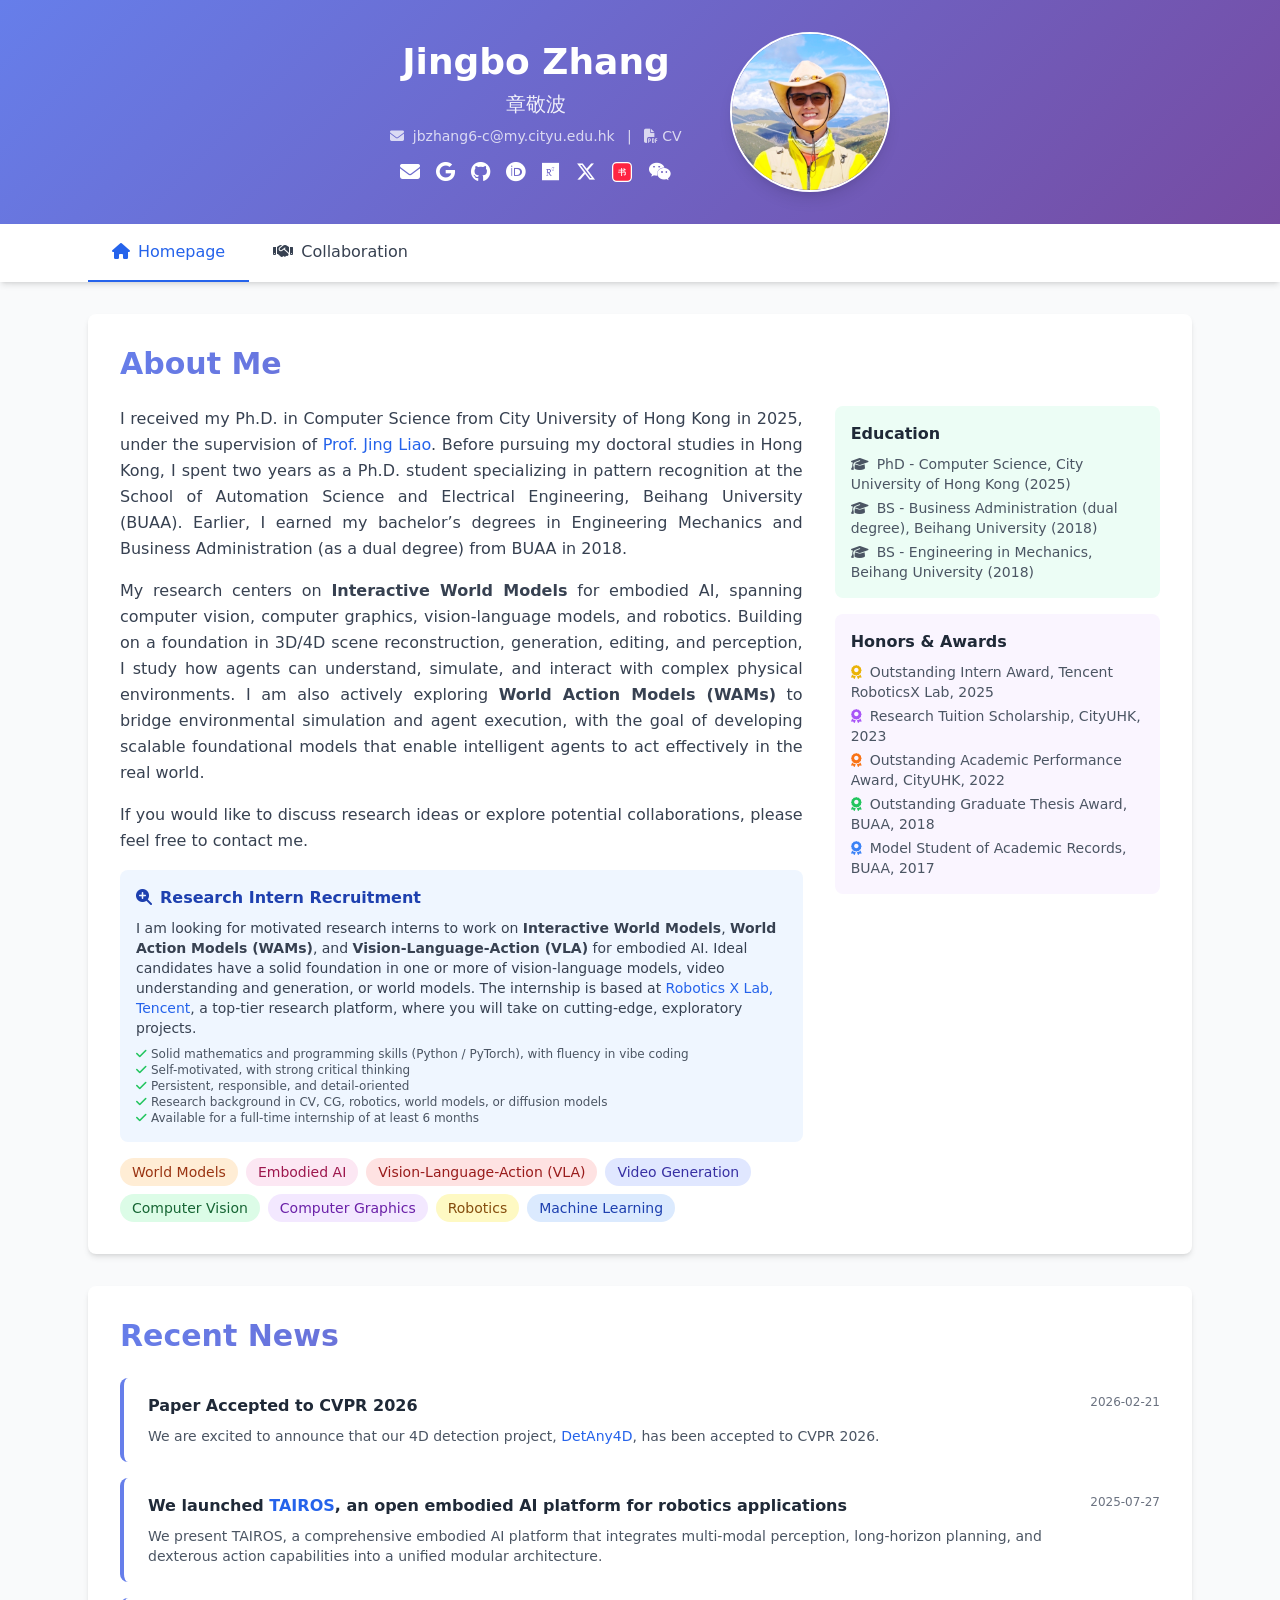
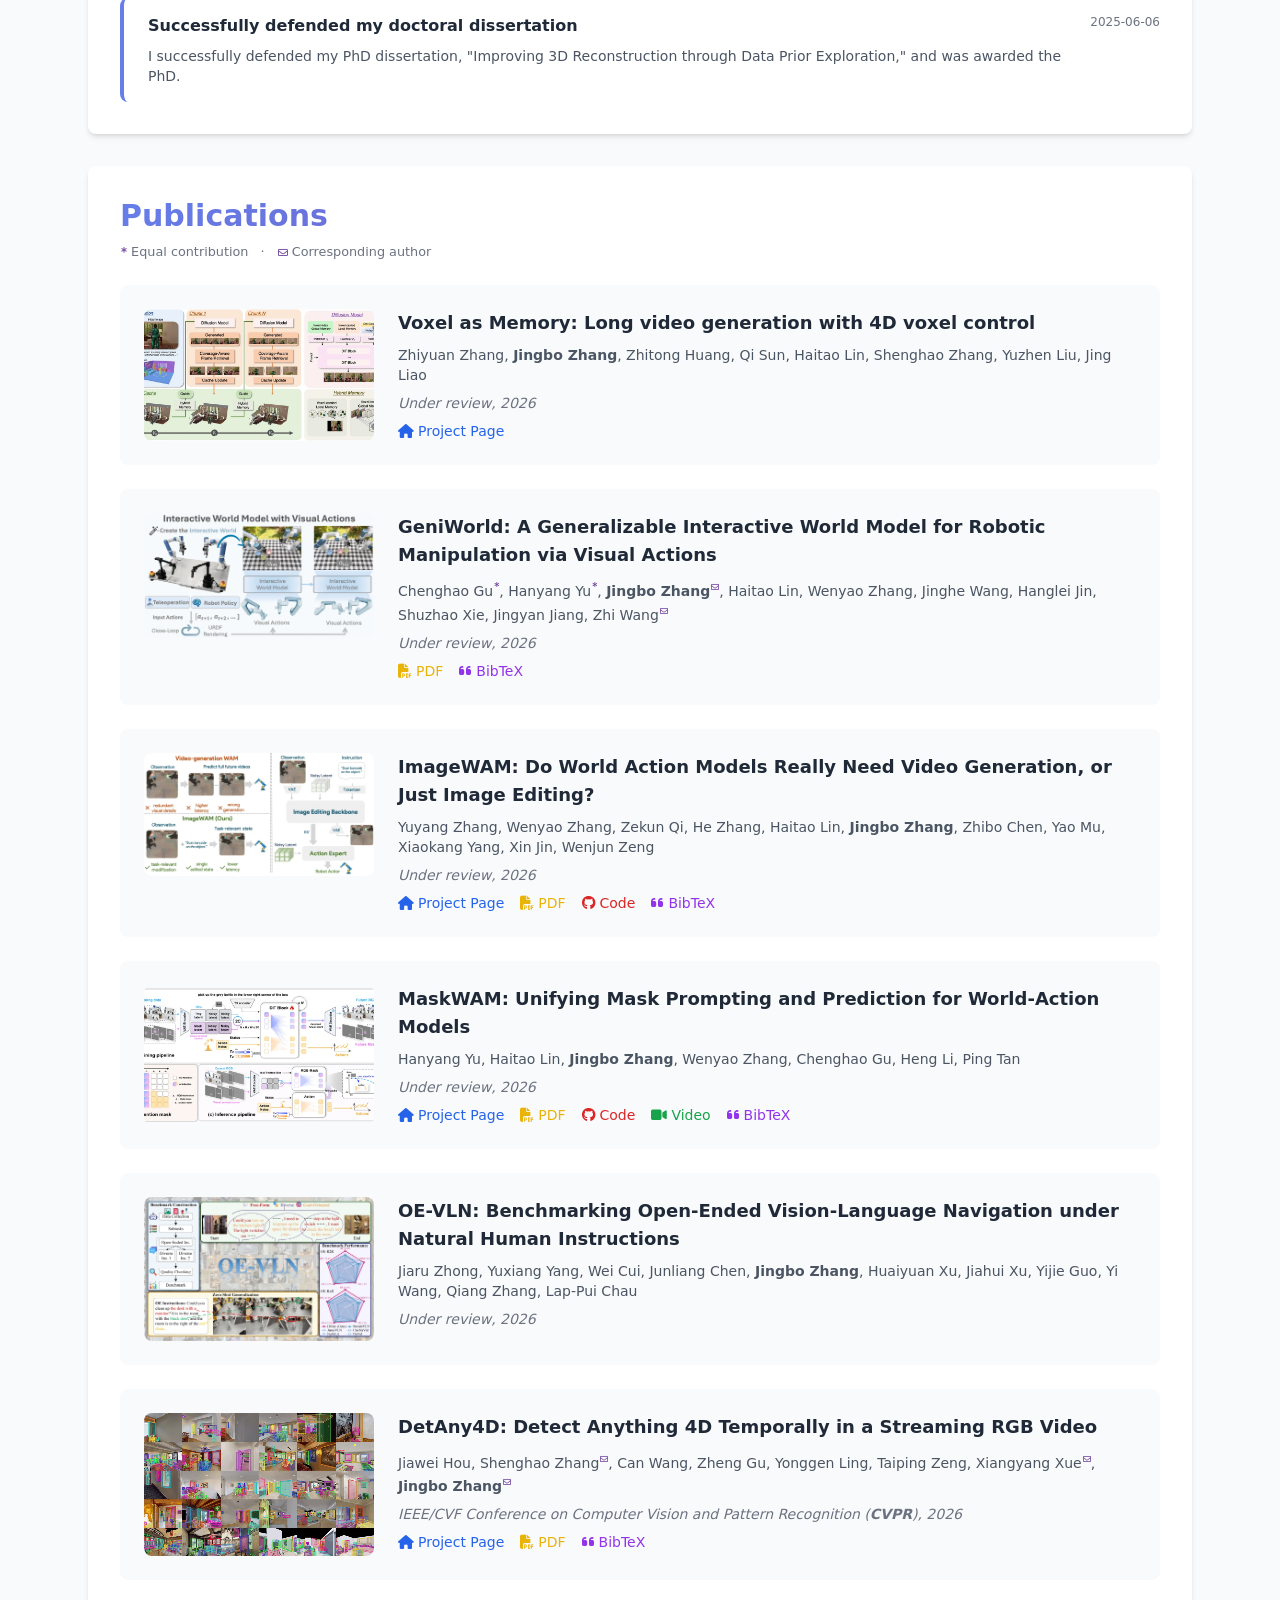
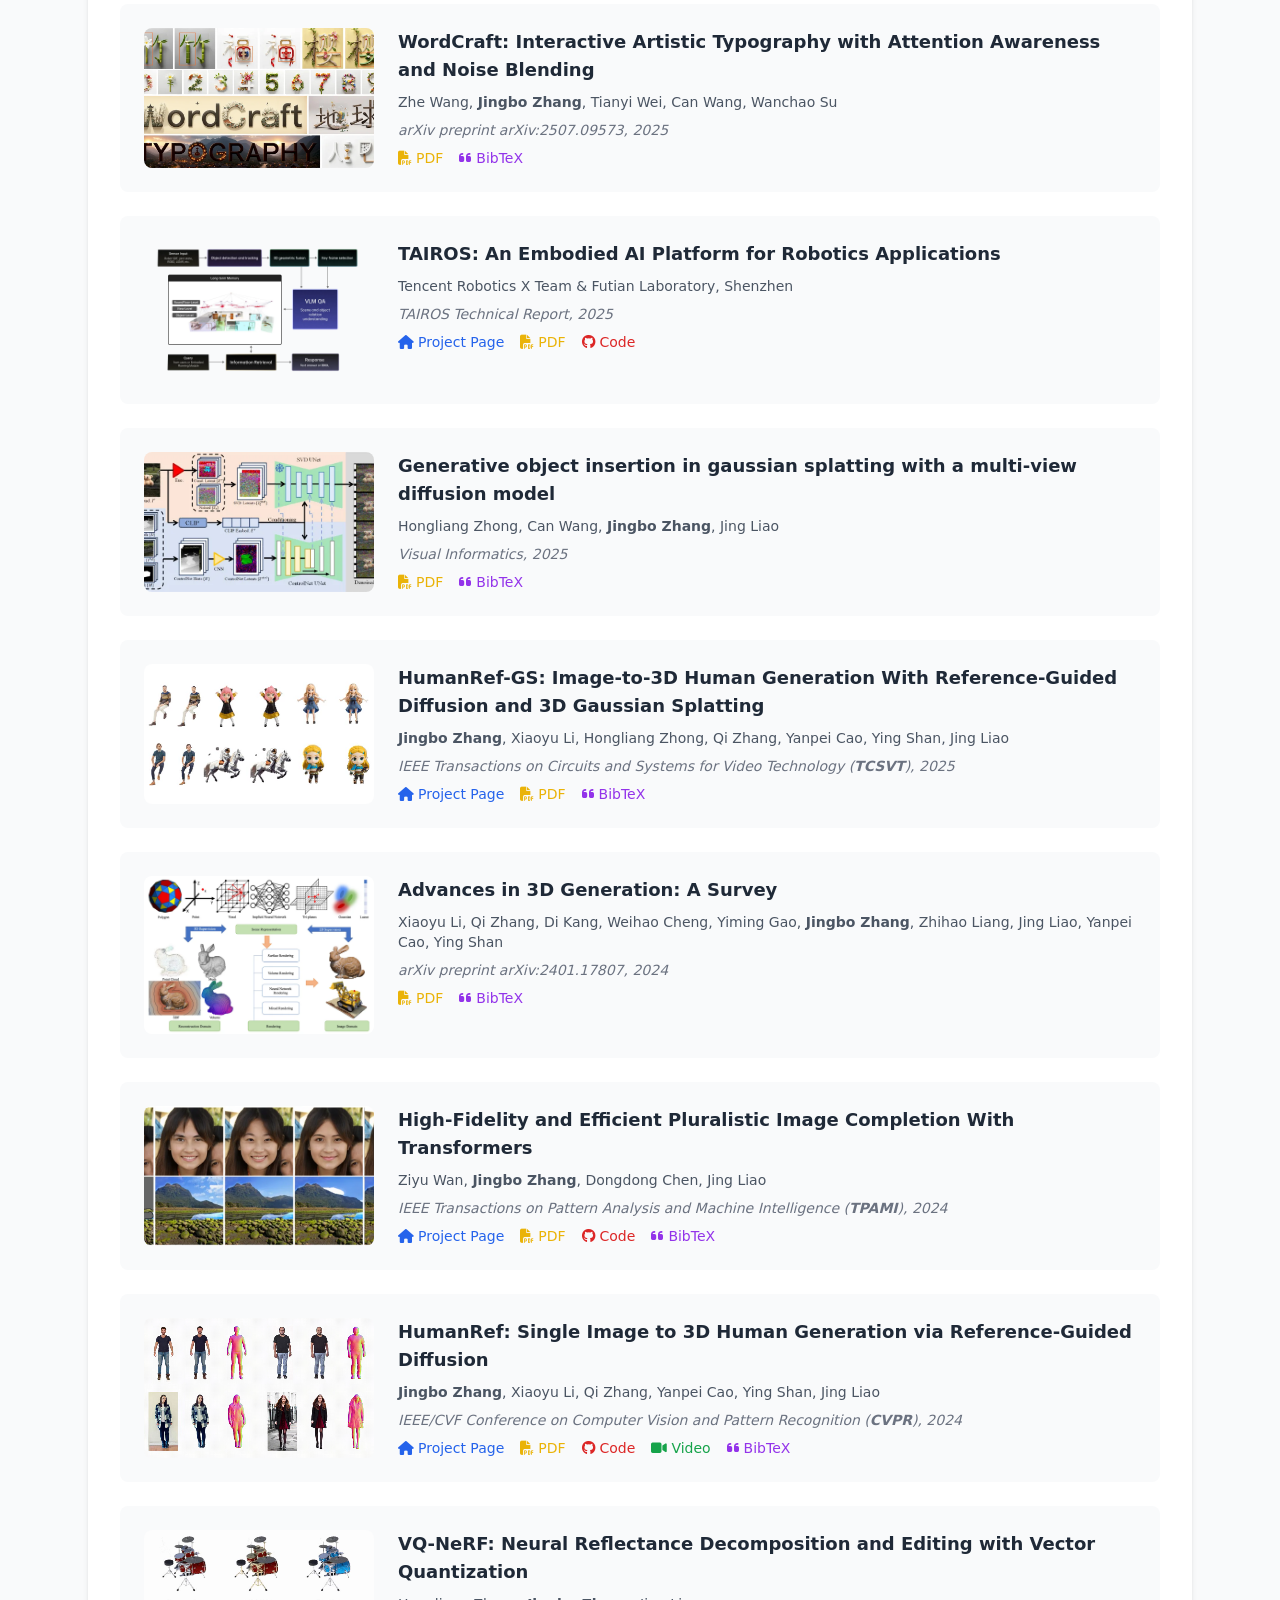
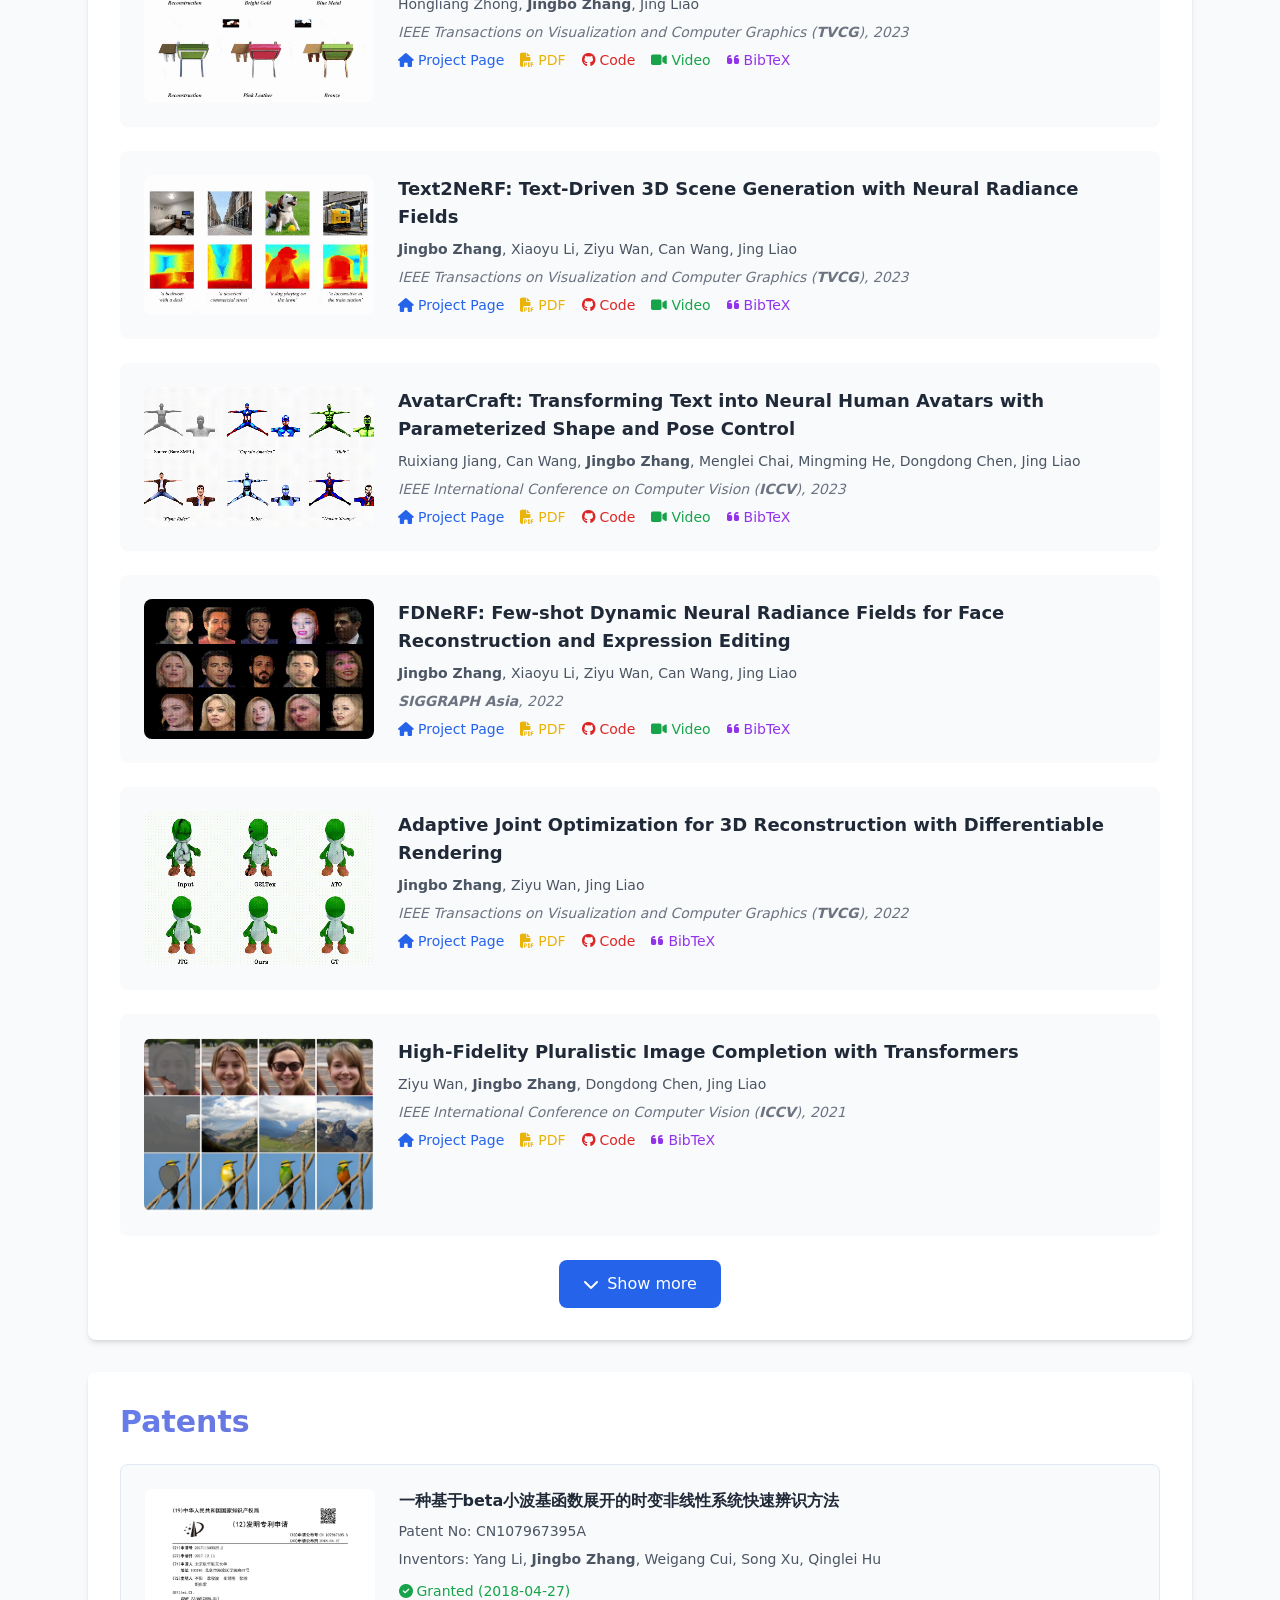
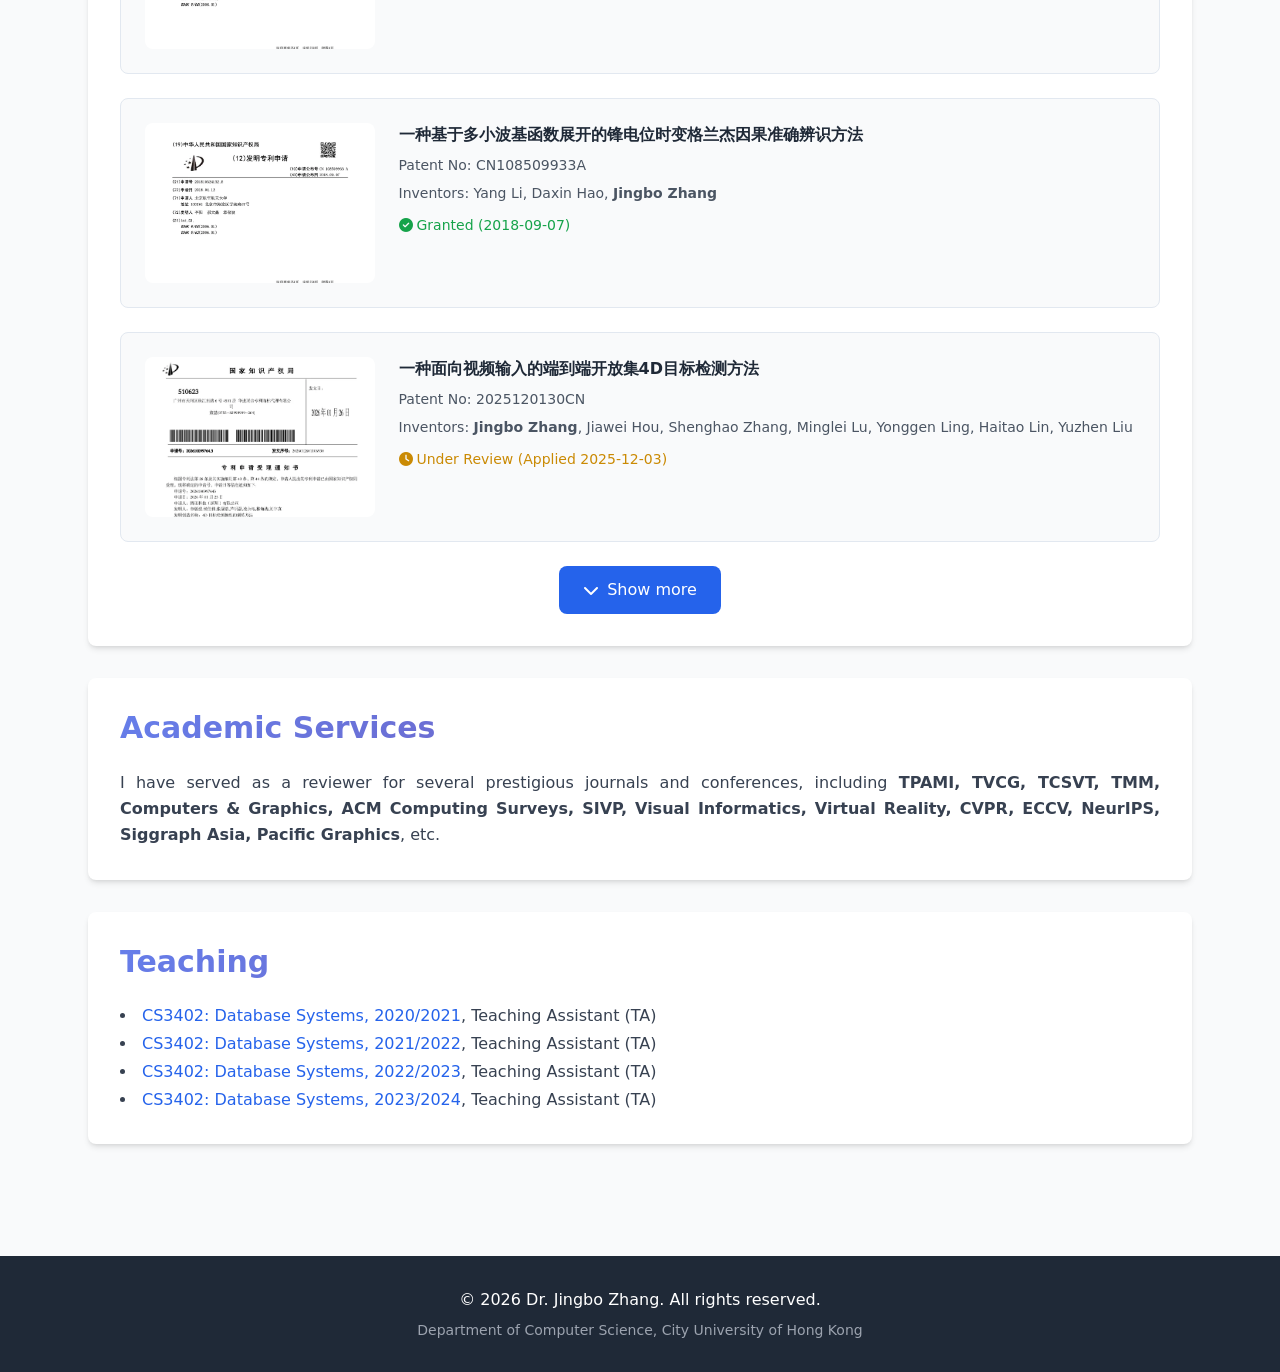
==== commit 7c8a1a1f: "Update index.html" ====
--- a/index.html
+++ b/index.html
@@ -138,6 +138,7 @@
         @media (min-width: 1400px) {
             #sectionToc {
                 display: block;
+                width: 7rem;
             }
         }
         .toc-link {
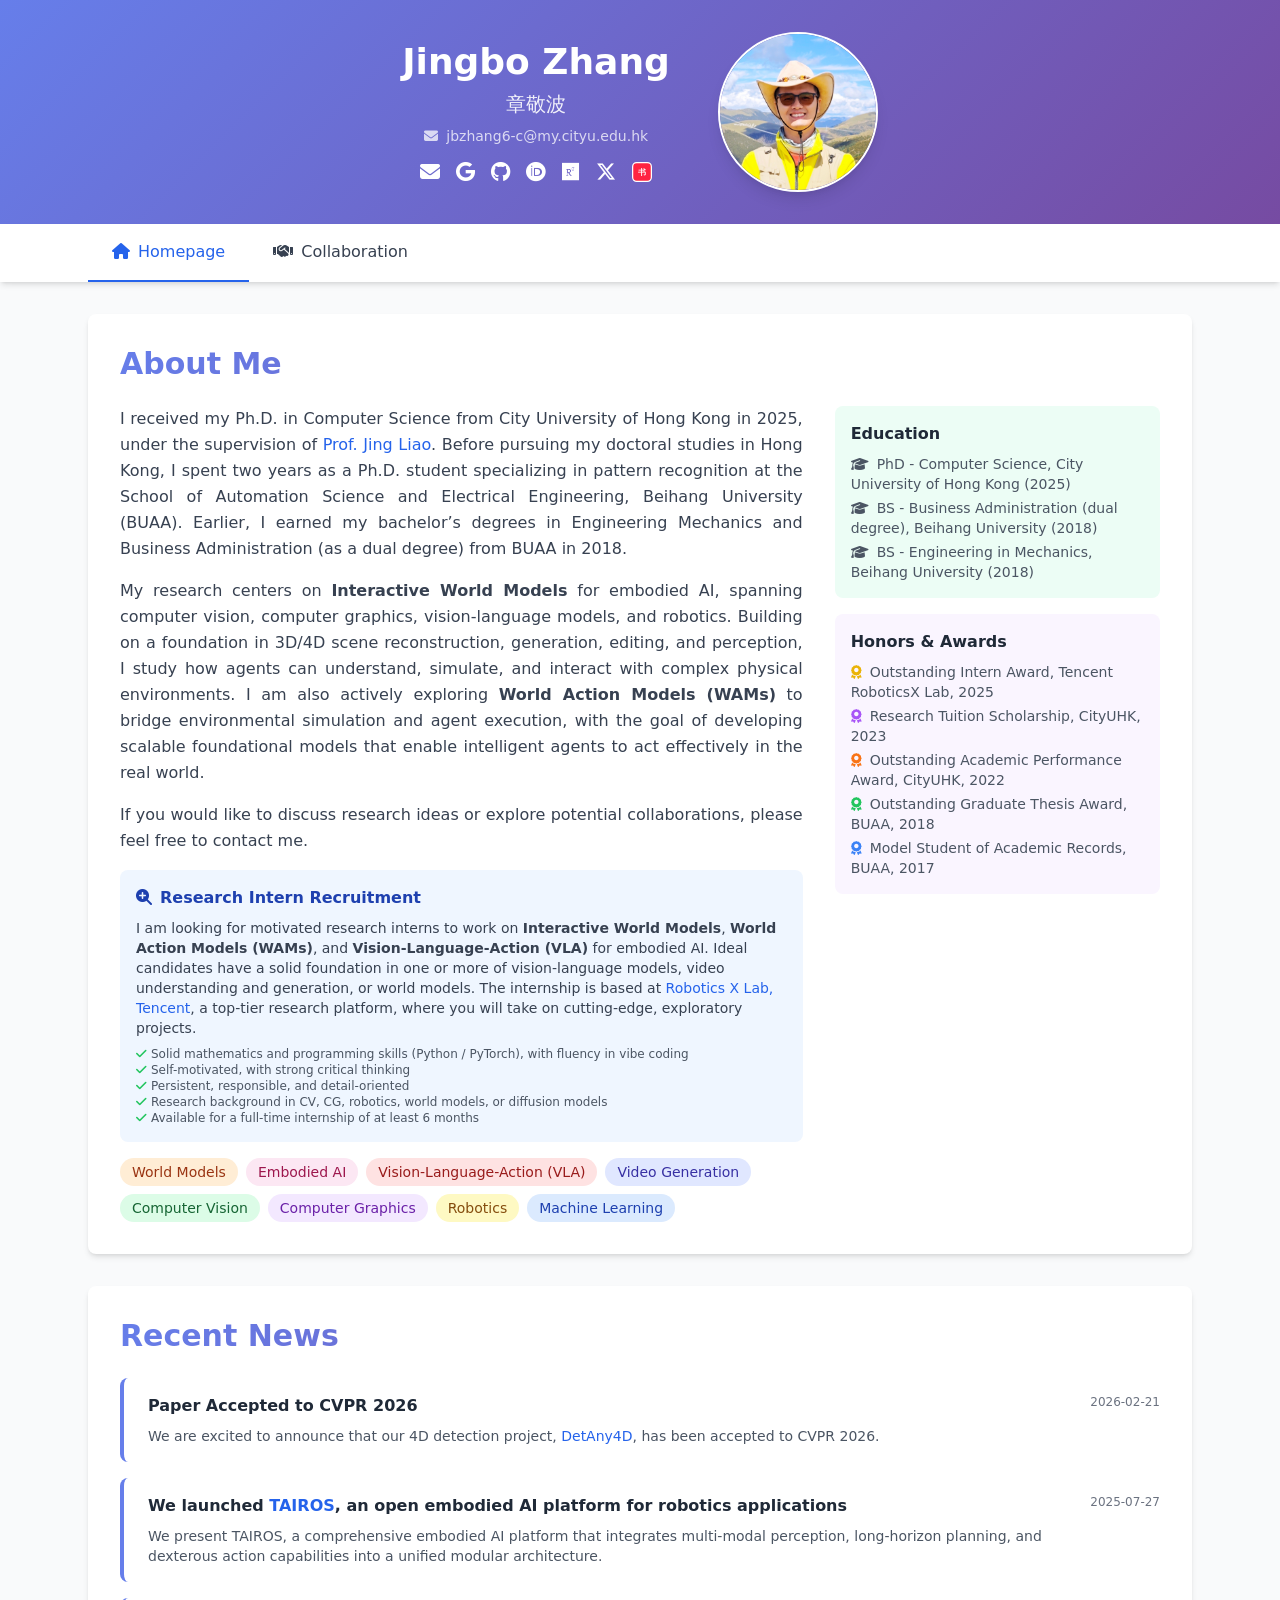
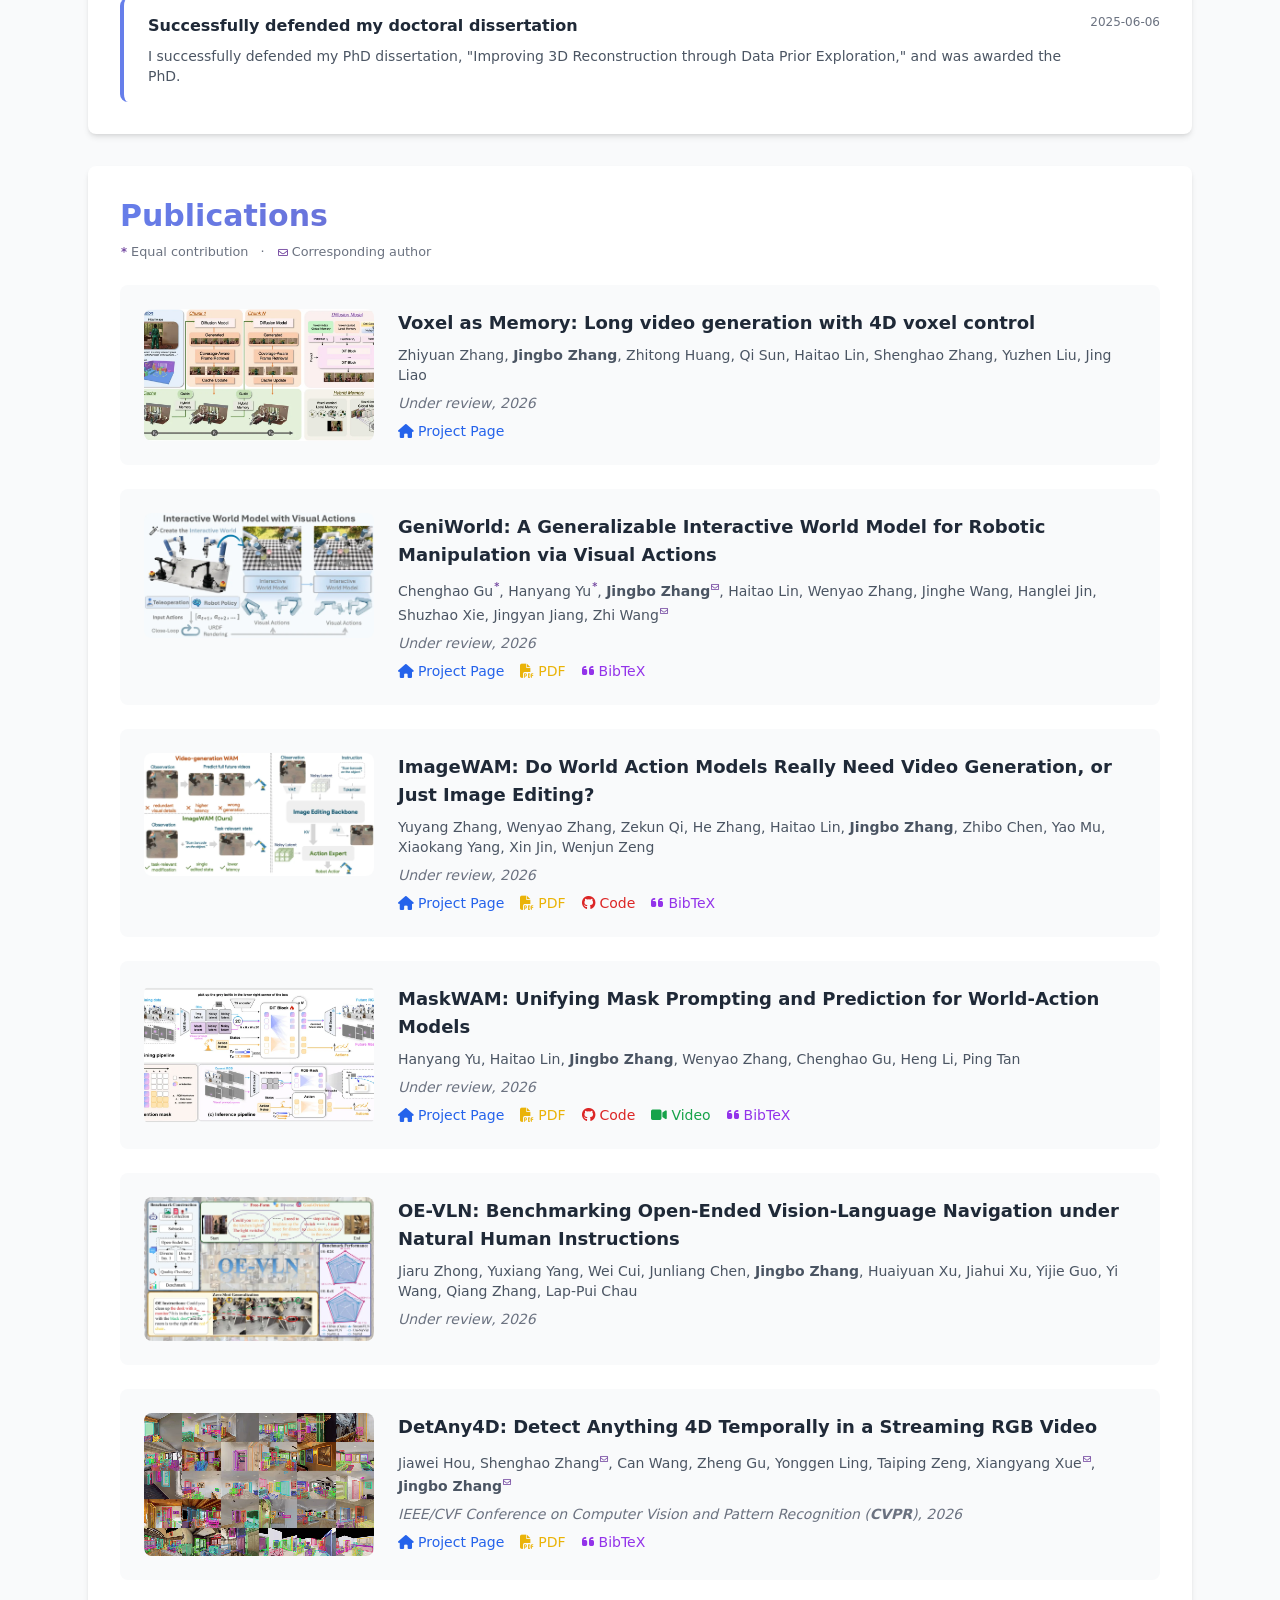
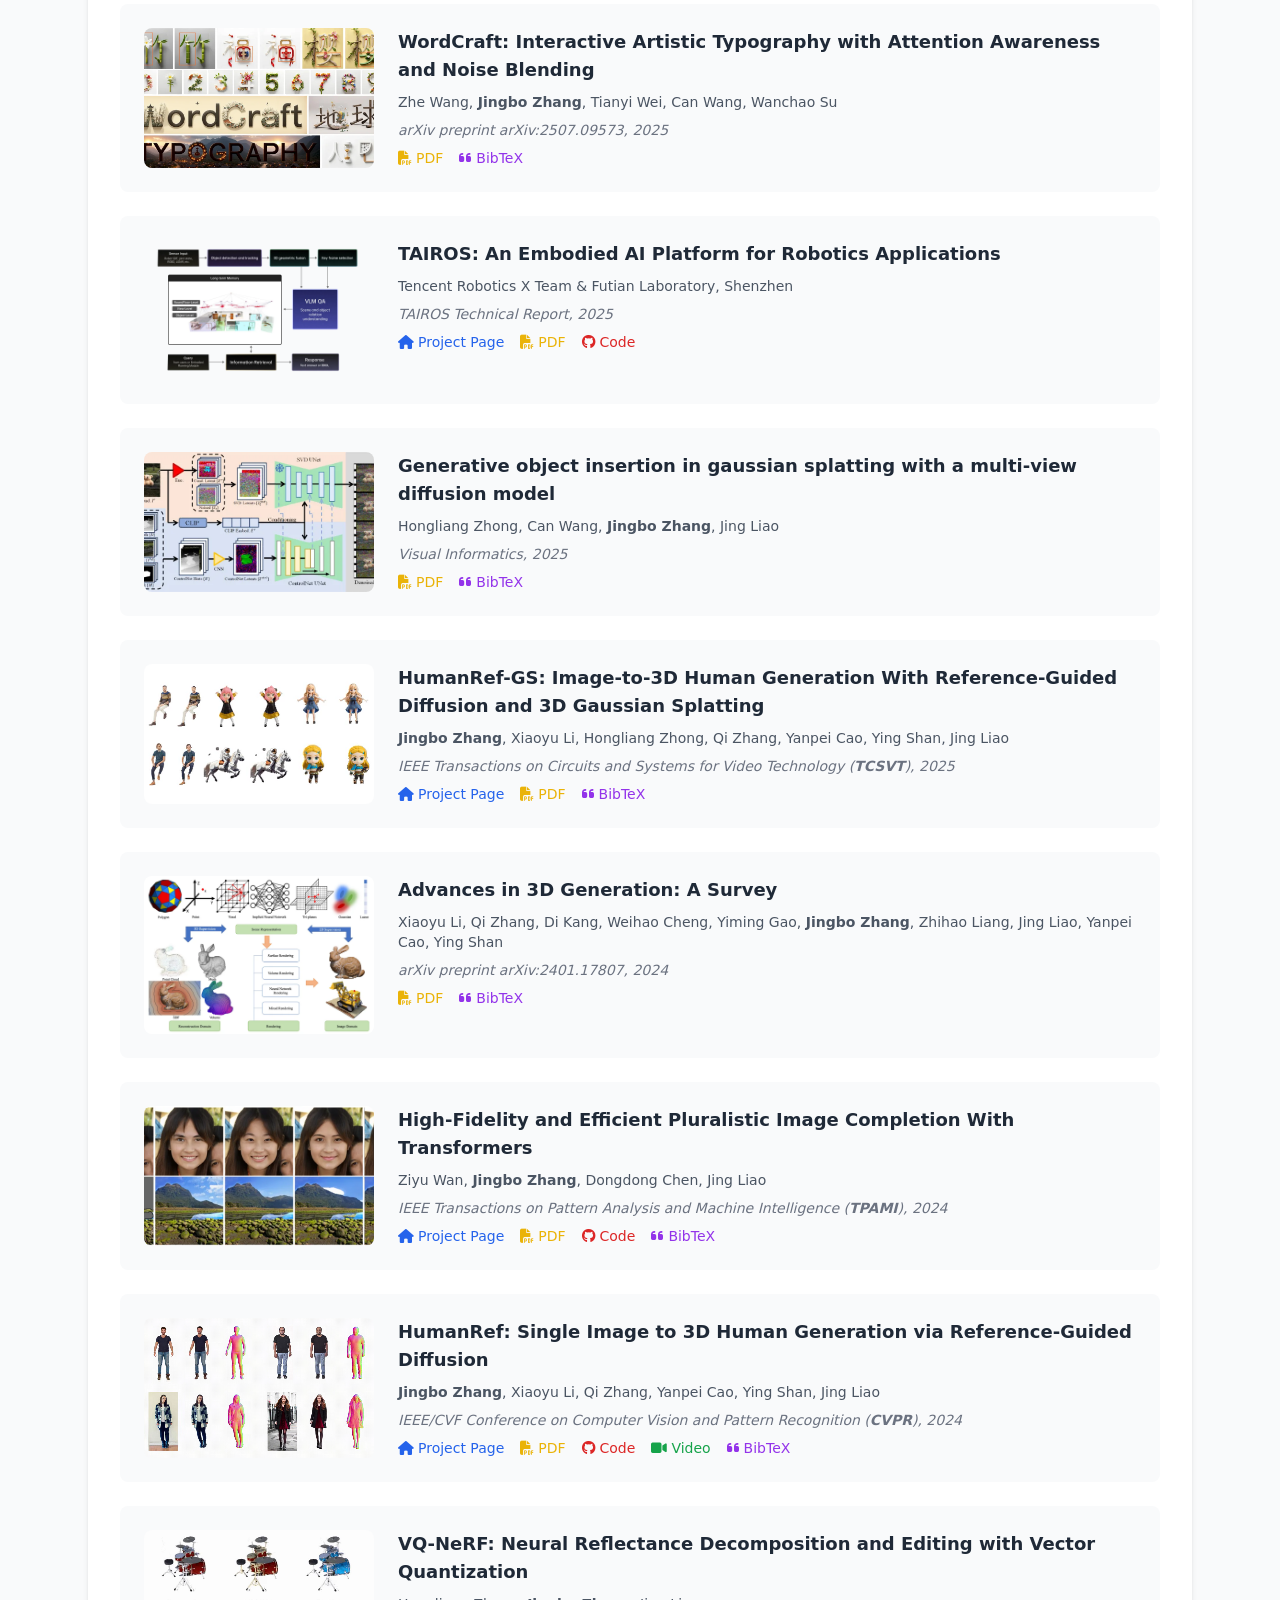
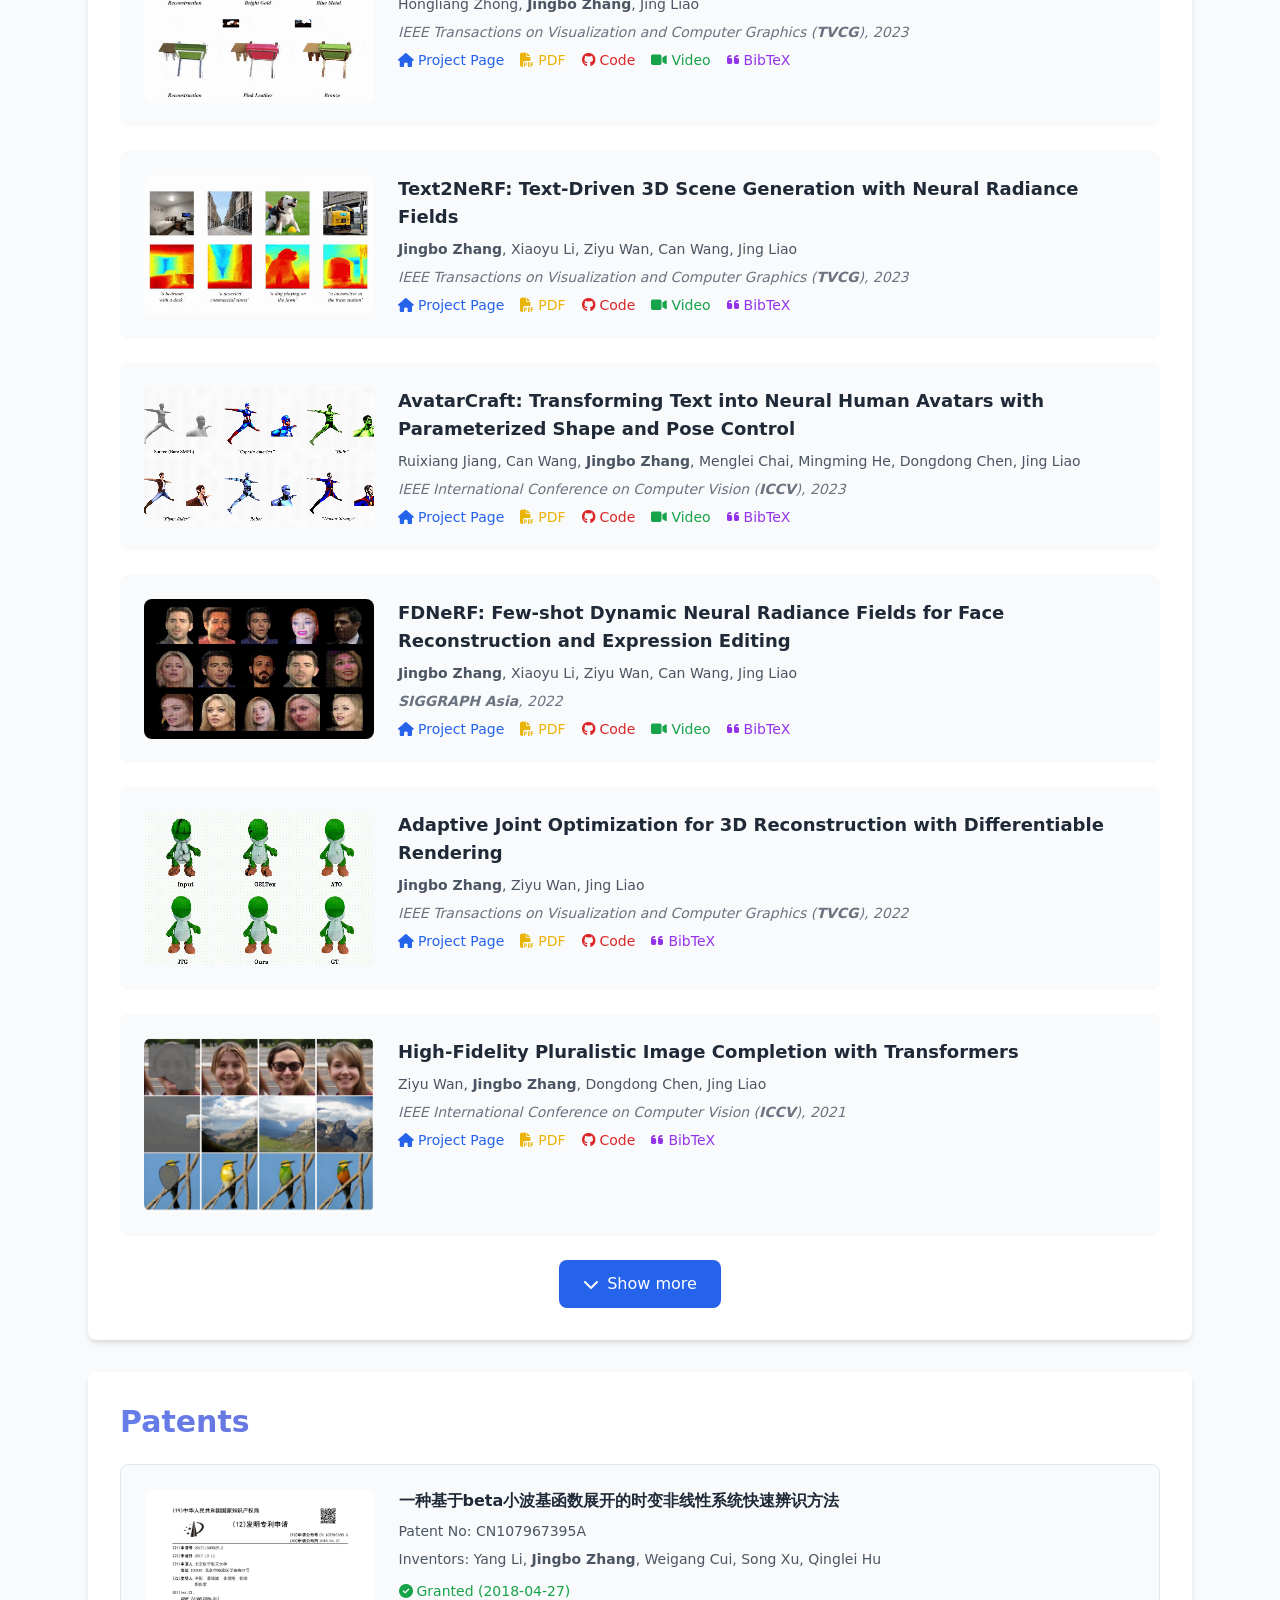
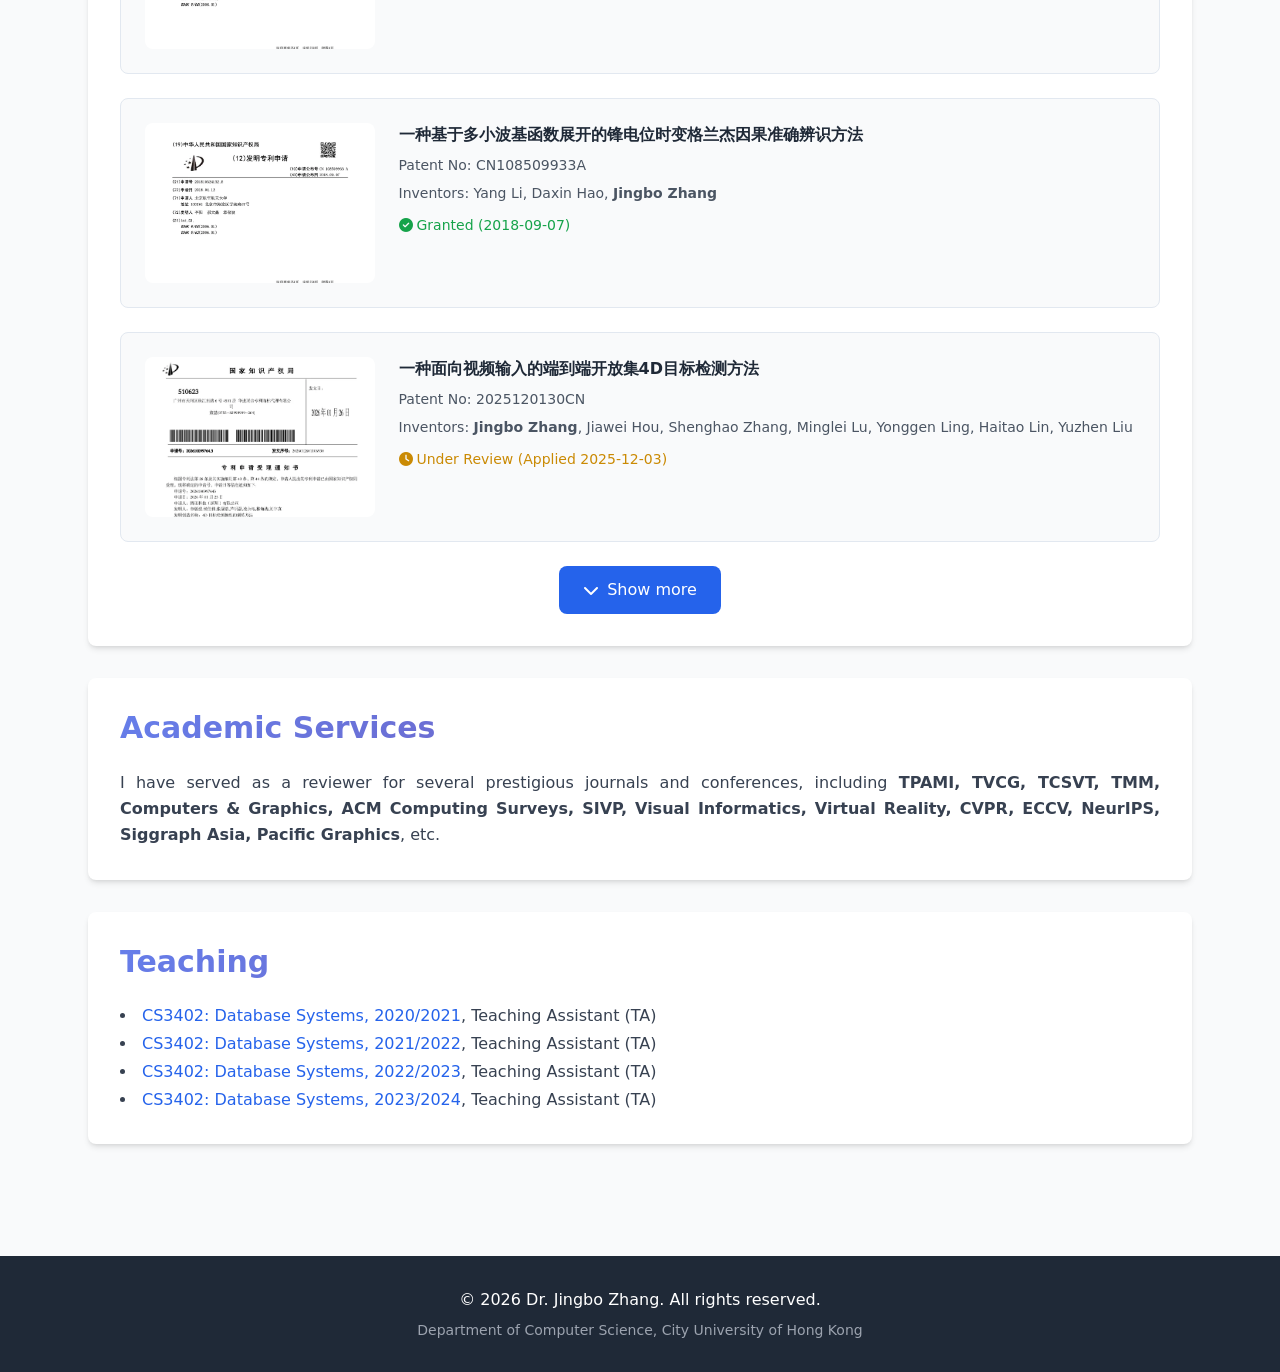
==== commit 3ffee86e: "Update index.html" ====
--- a/index.html
+++ b/index.html
@@ -200,10 +200,10 @@
                         <p class="text-sm opacity-75 mt-2">
                             <i class="fas fa-envelope mr-1"></i>
                             <span class="email-display" data-encoded="amJ6aGFuZzYtY0BteS5jaXR5dS5lZHUuaGs="></span>
-                            <span class="mx-2">|</span>
+                            <!-- <span class="mx-2">|</span>
                             <a href="./Bio/Jingbo_CV_202607.pdf" class="text-white hover:text-yellow-200 transition-colors" target="_blank" rel="noopener noreferrer">
                                 <i class="fas fa-file-pdf mr-1"></i>CV
-                            </a>
+                            </a> -->
                         </p>
                         
                         <!-- Contact Icons -->
@@ -238,10 +238,10 @@
                                 </svg>
                             </a>
                             <!-- 微信ID只需在 data-wechat-id 中修改一次，提示文案由脚本生成 -->
-                            <button type="button" class="wechat-id-btn relative p-0 m-0 border-0 bg-transparent text-white hover:text-green-200 transition-colors cursor-pointer group leading-none inline-flex" data-wechat-id="EckertZ">
+                            <!-- <button type="button" class="wechat-id-btn relative p-0 m-0 border-0 bg-transparent text-white hover:text-green-200 transition-colors cursor-pointer group leading-none inline-flex" data-wechat-id="EckertZ">
                                 <i class="fab fa-weixin text-xl leading-none"></i>
                                 <span class="wechat-id-tip pointer-events-none absolute left-1/2 -translate-x-1/2 top-full mt-2 whitespace-nowrap rounded bg-black/80 px-2 py-1 text-xs text-white opacity-0 group-hover:opacity-100 transition-opacity z-10"></span>
-                            </button>
+                            </button> -->
                         </div>
                     </div>
                     <div class="flex-shrink-0">
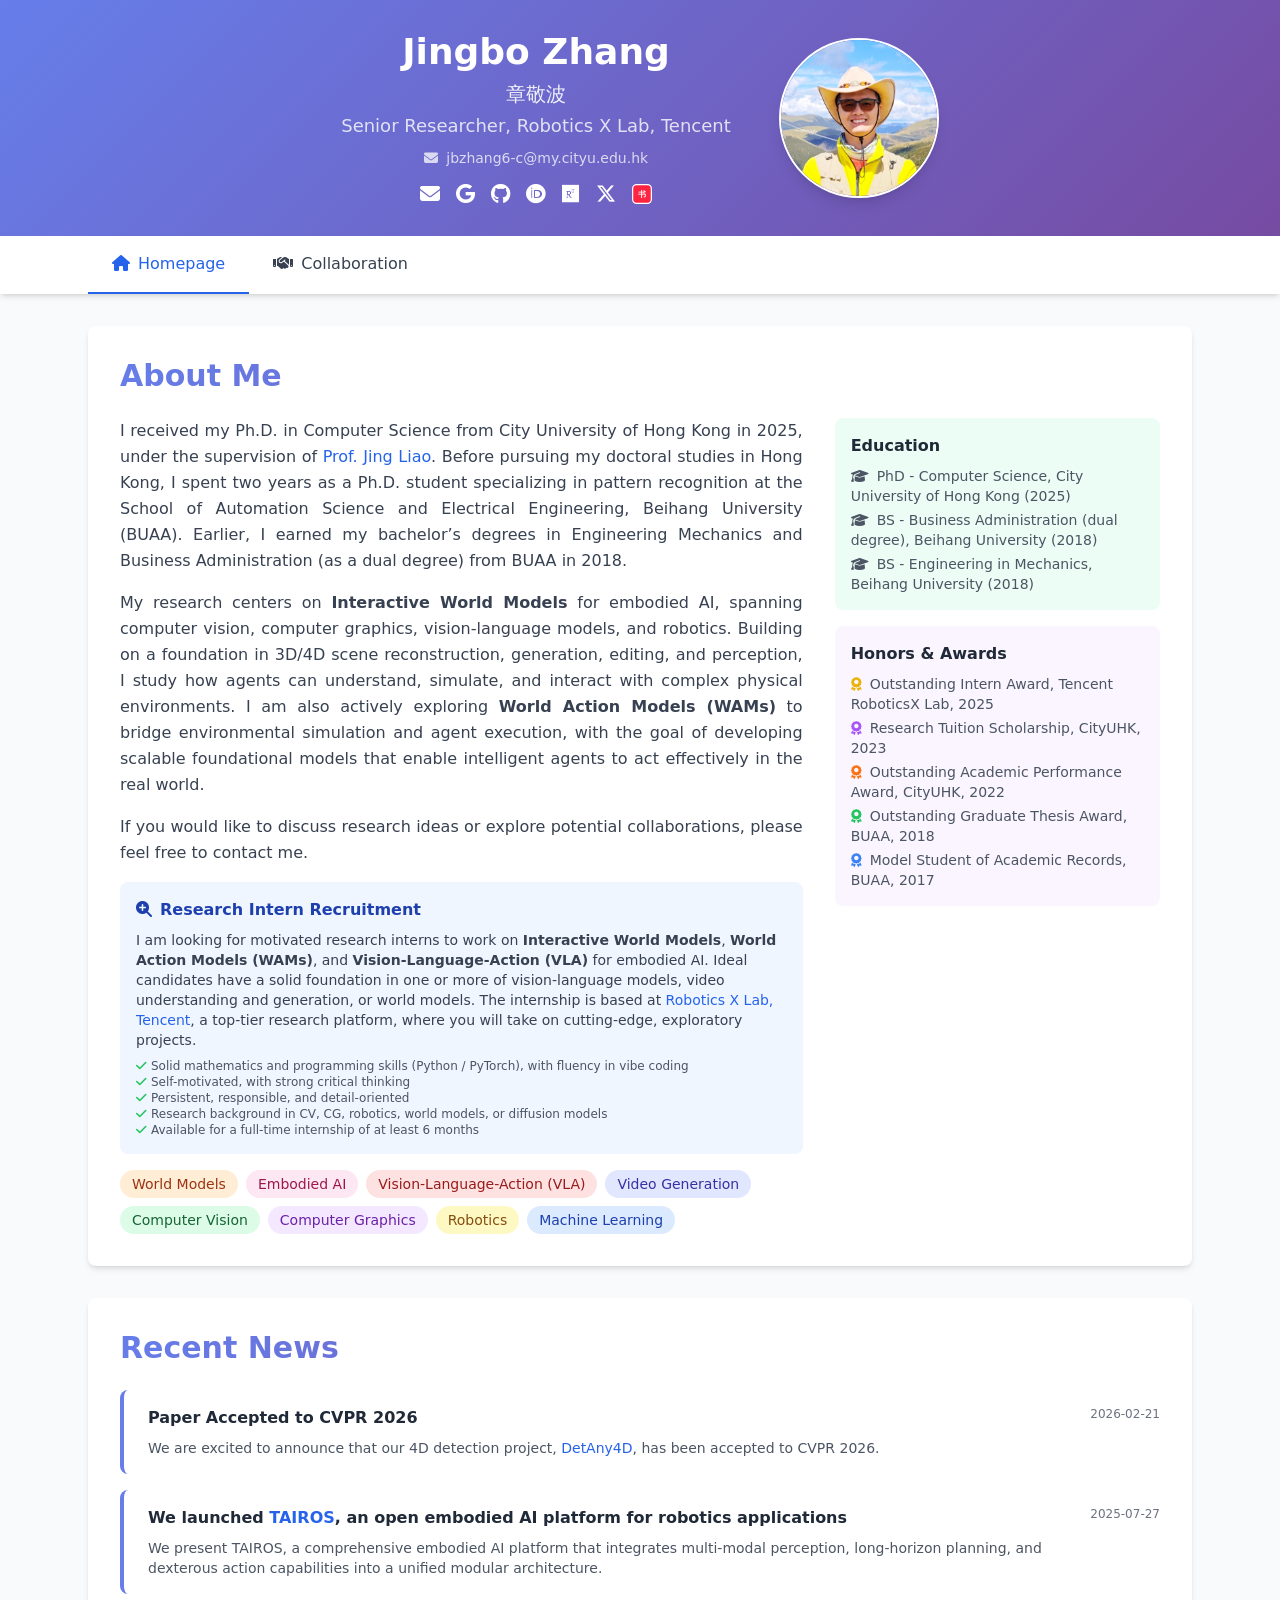
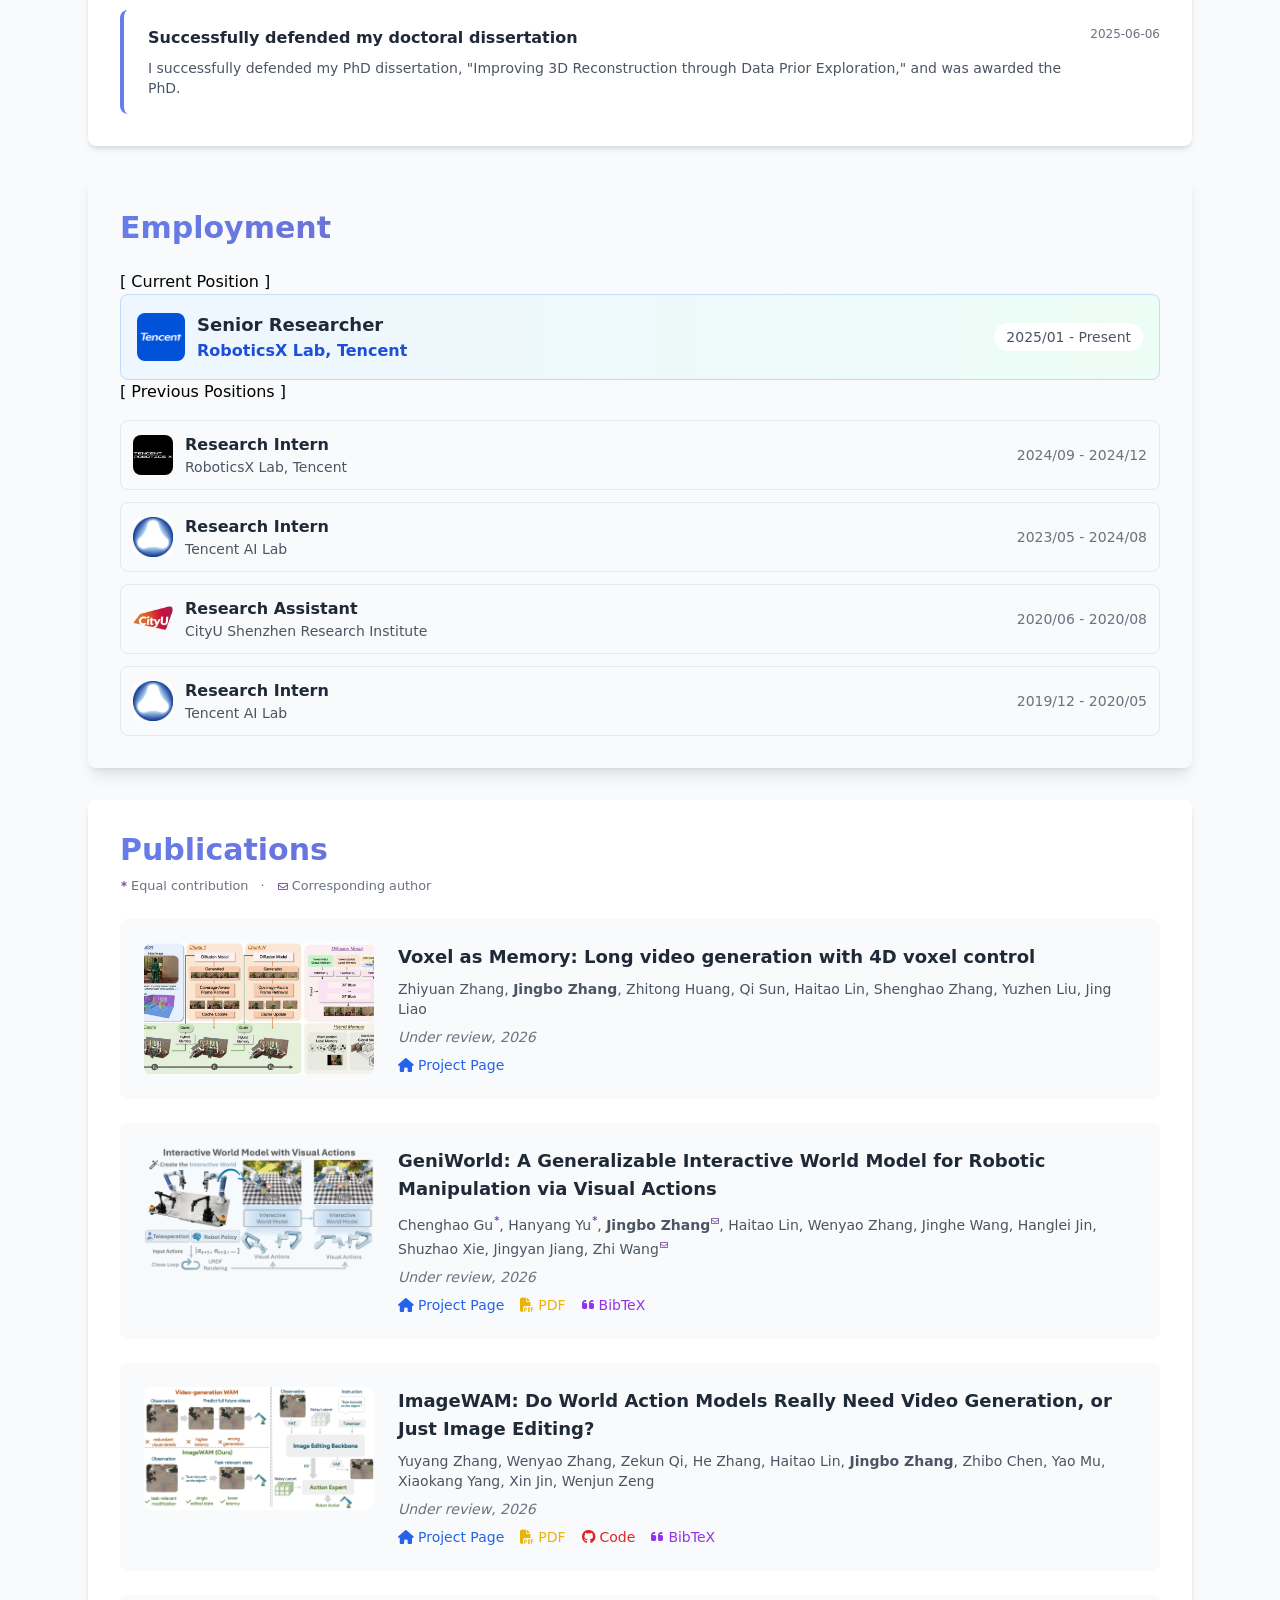
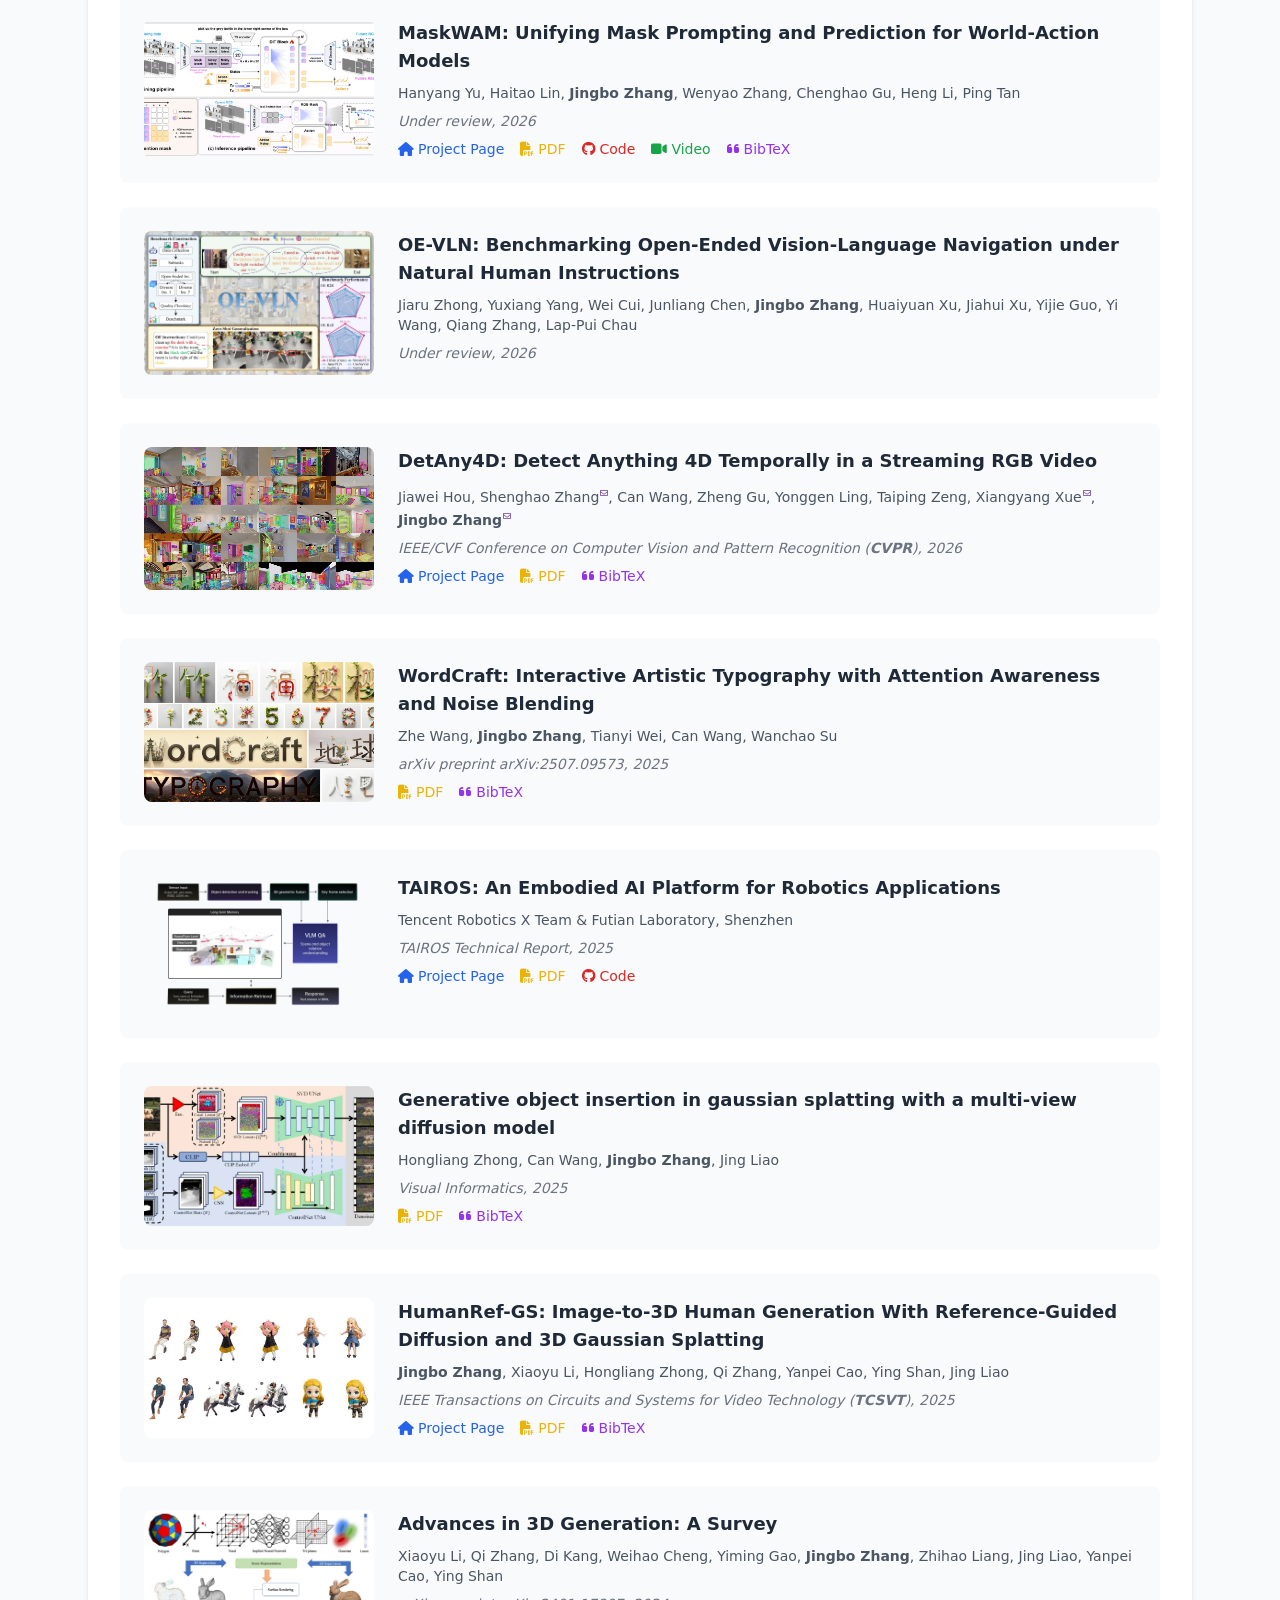
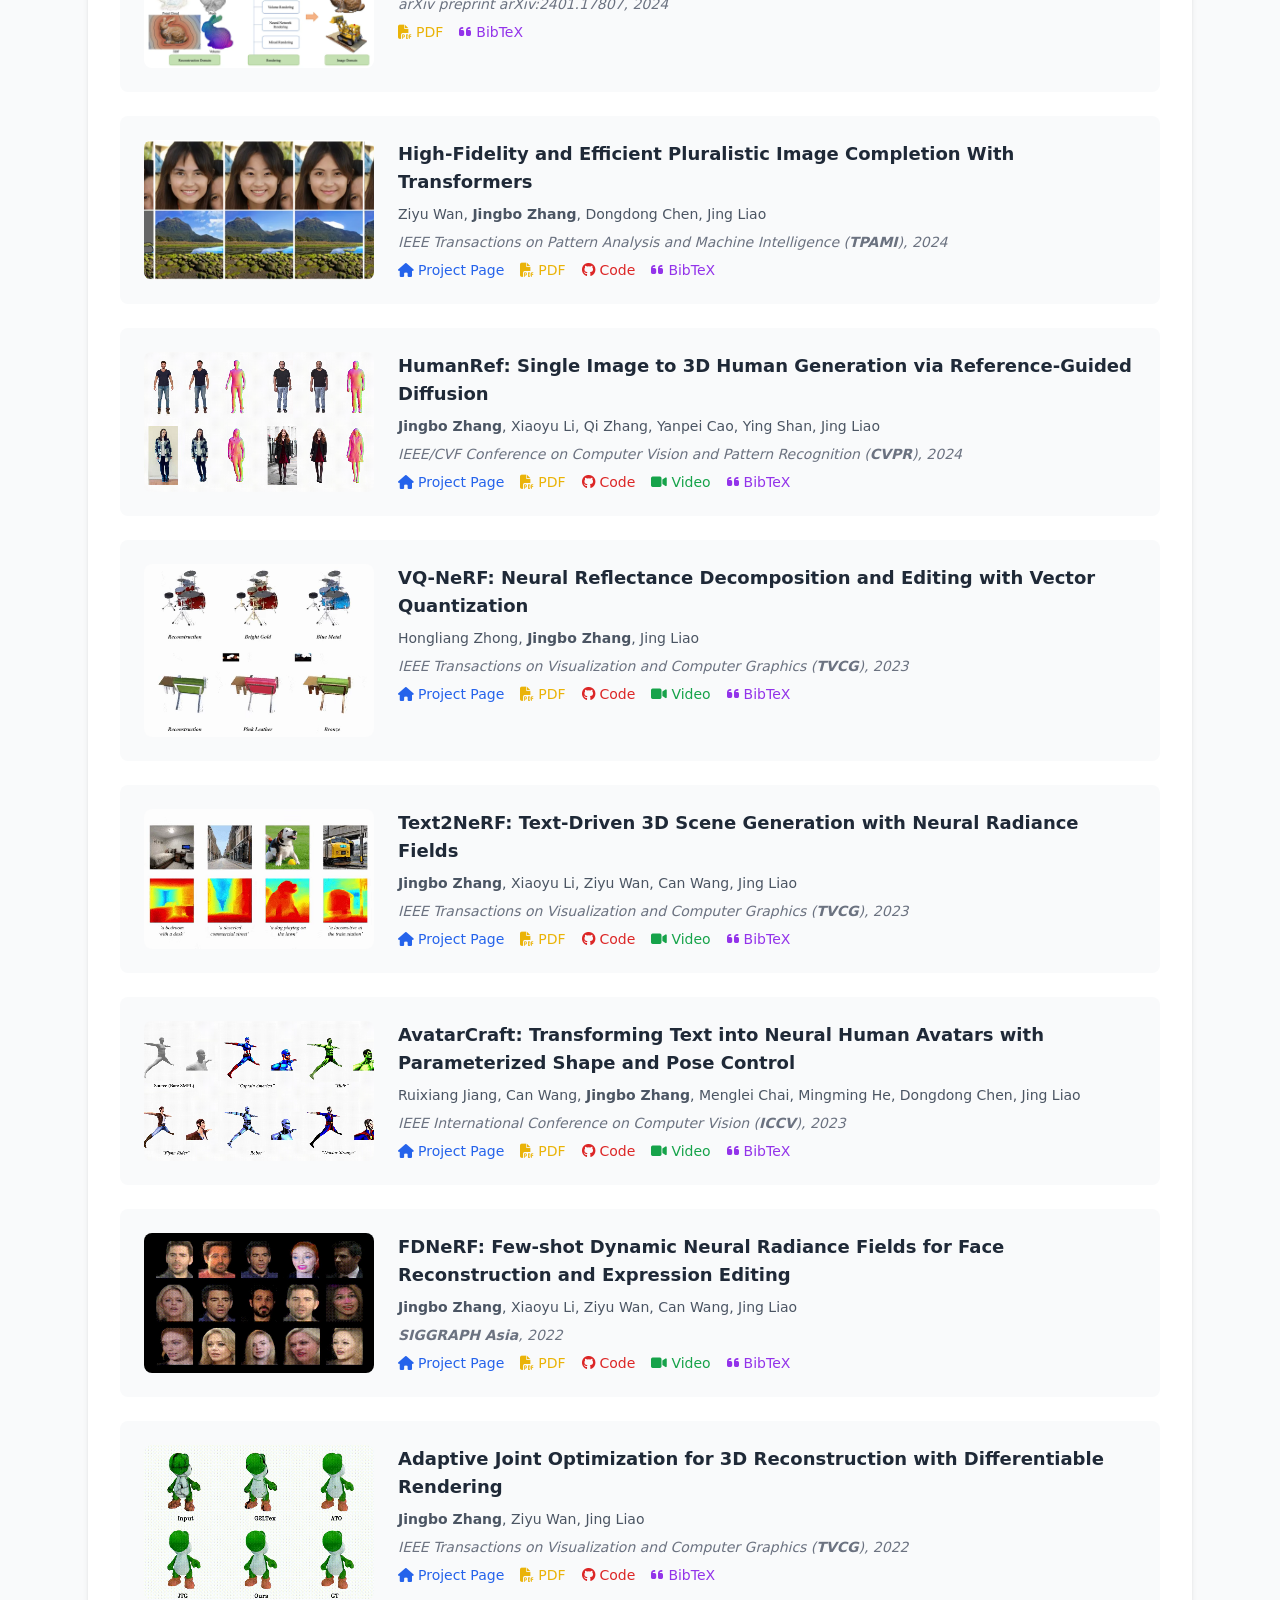
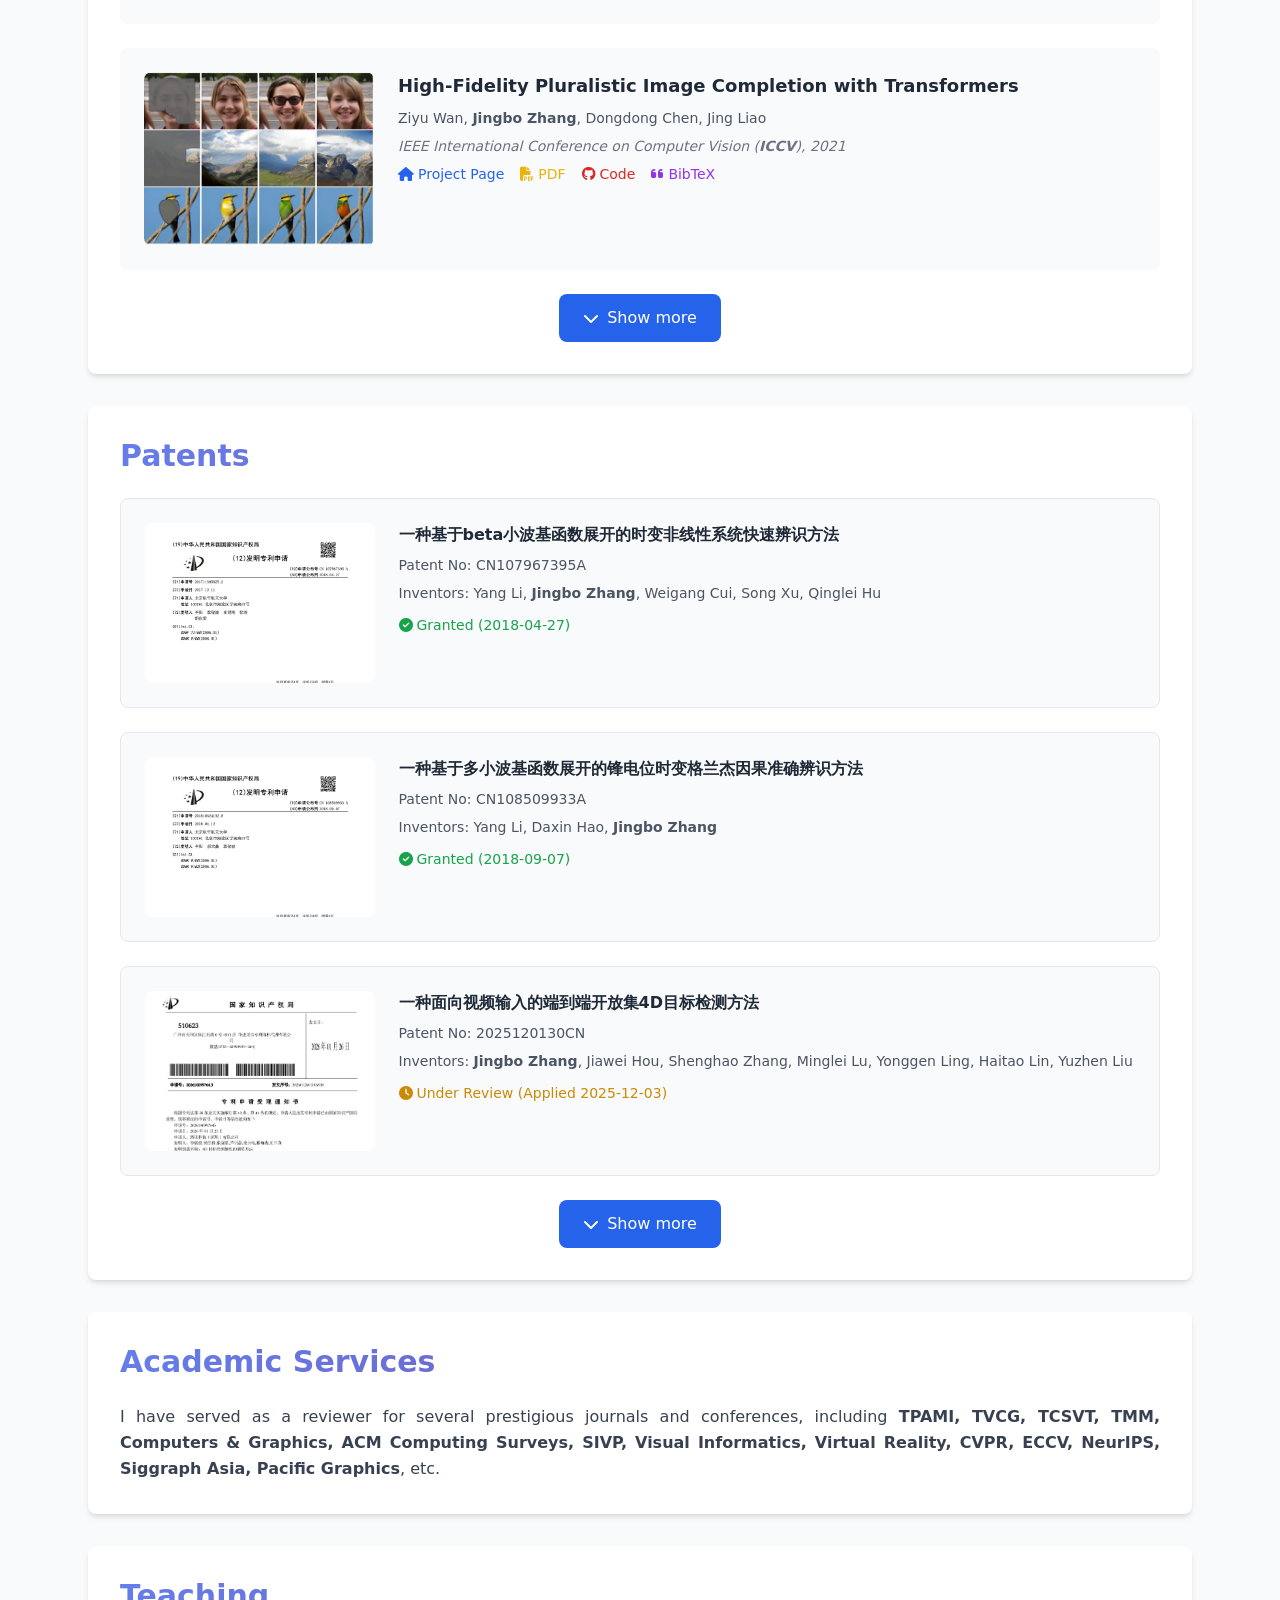
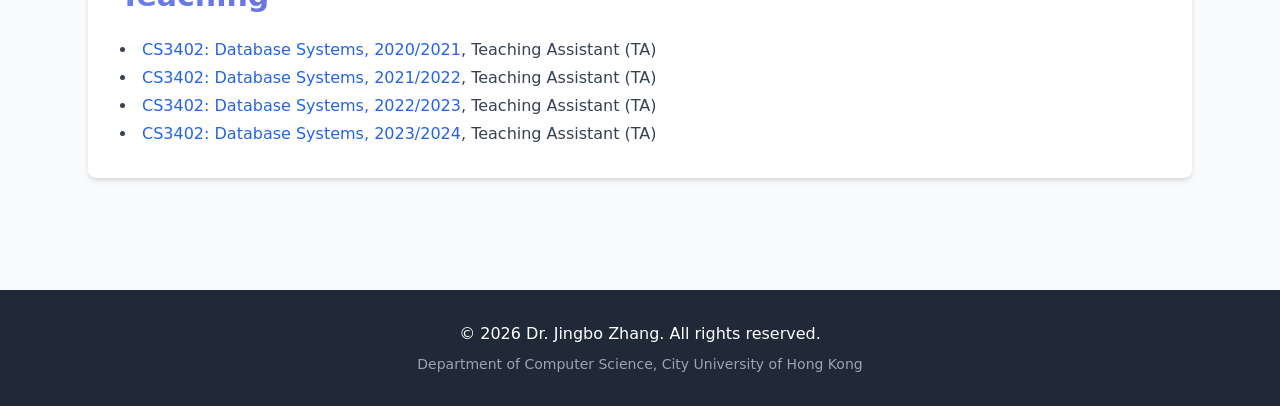
==== commit 1f3ad614: "Update index.html" ====
--- a/index.html
+++ b/index.html
@@ -196,7 +196,7 @@
                     <div>
                         <h1 class="text-3xl sm:text-4xl font-bold mb-2">Jingbo Zhang</h1>
                         <p class="text-xl opacity-90">章敬波</p>
-                        <!-- <p class="text-base sm:text-lg opacity-80 mt-1">Senior Researcher, Robotics X Lab, Tencent</p> -->
+                        <p class="text-base sm:text-lg opacity-80 mt-1">Senior Researcher, Robotics X Lab, Tencent</p>
                         <p class="text-sm opacity-75 mt-2">
                             <i class="fas fa-envelope mr-1"></i>
                             <span class="email-display" data-encoded="amJ6aGFuZzYtY0BteS5jaXR5dS5lZHUuaGs="></span>
@@ -433,7 +433,6 @@
             </section>
 
             <!-- Employment -->
-            <!--
             <section class="elegant-card rounded-lg shadow-lg p-4 sm:p-8 mb-8">
                 <h2 class="text-2xl sm:text-3xl font-bold text-gradient mb-6">Employment</h2>
                 <div class="space-y-4">
@@ -449,7 +448,7 @@
                                     <p class="text-blue-700 font-semibold"><a href="https://roboticsx.tencent.com/#/">RoboticsX Lab, Tencent</a></p>
                                 </div>
                             </div>
-                            <span class="text-sm text-gray-600 bg-white px-3 py-1 rounded-full font-medium">2025.08 - Present</span>
+                            <span class="text-sm text-gray-600 bg-white px-3 py-1 rounded-full font-medium">2025/01 - Present</span>
                         </div>
                     </div>
 
@@ -465,7 +464,7 @@
                                     <p class="text-gray-600 text-sm"><a href="https://roboticsx.tencent.com/#/">RoboticsX Lab, Tencent</a></p>
                                 </div>
                             </div>
-                            <span class="text-sm text-gray-500">2024/09 - 2025/07</span>
+                            <span class="text-sm text-gray-500">2024/09 - 2024/12</span>
                         </div>
 
                         <div class="flex flex-wrap items-center justify-between gap-2 p-3 bg-gray-50 rounded-lg border border-gray-200">
@@ -510,7 +509,7 @@
                     </div>
                 </div>
             </section>
-            -->
+           
 
 
             <!-- Publications -->
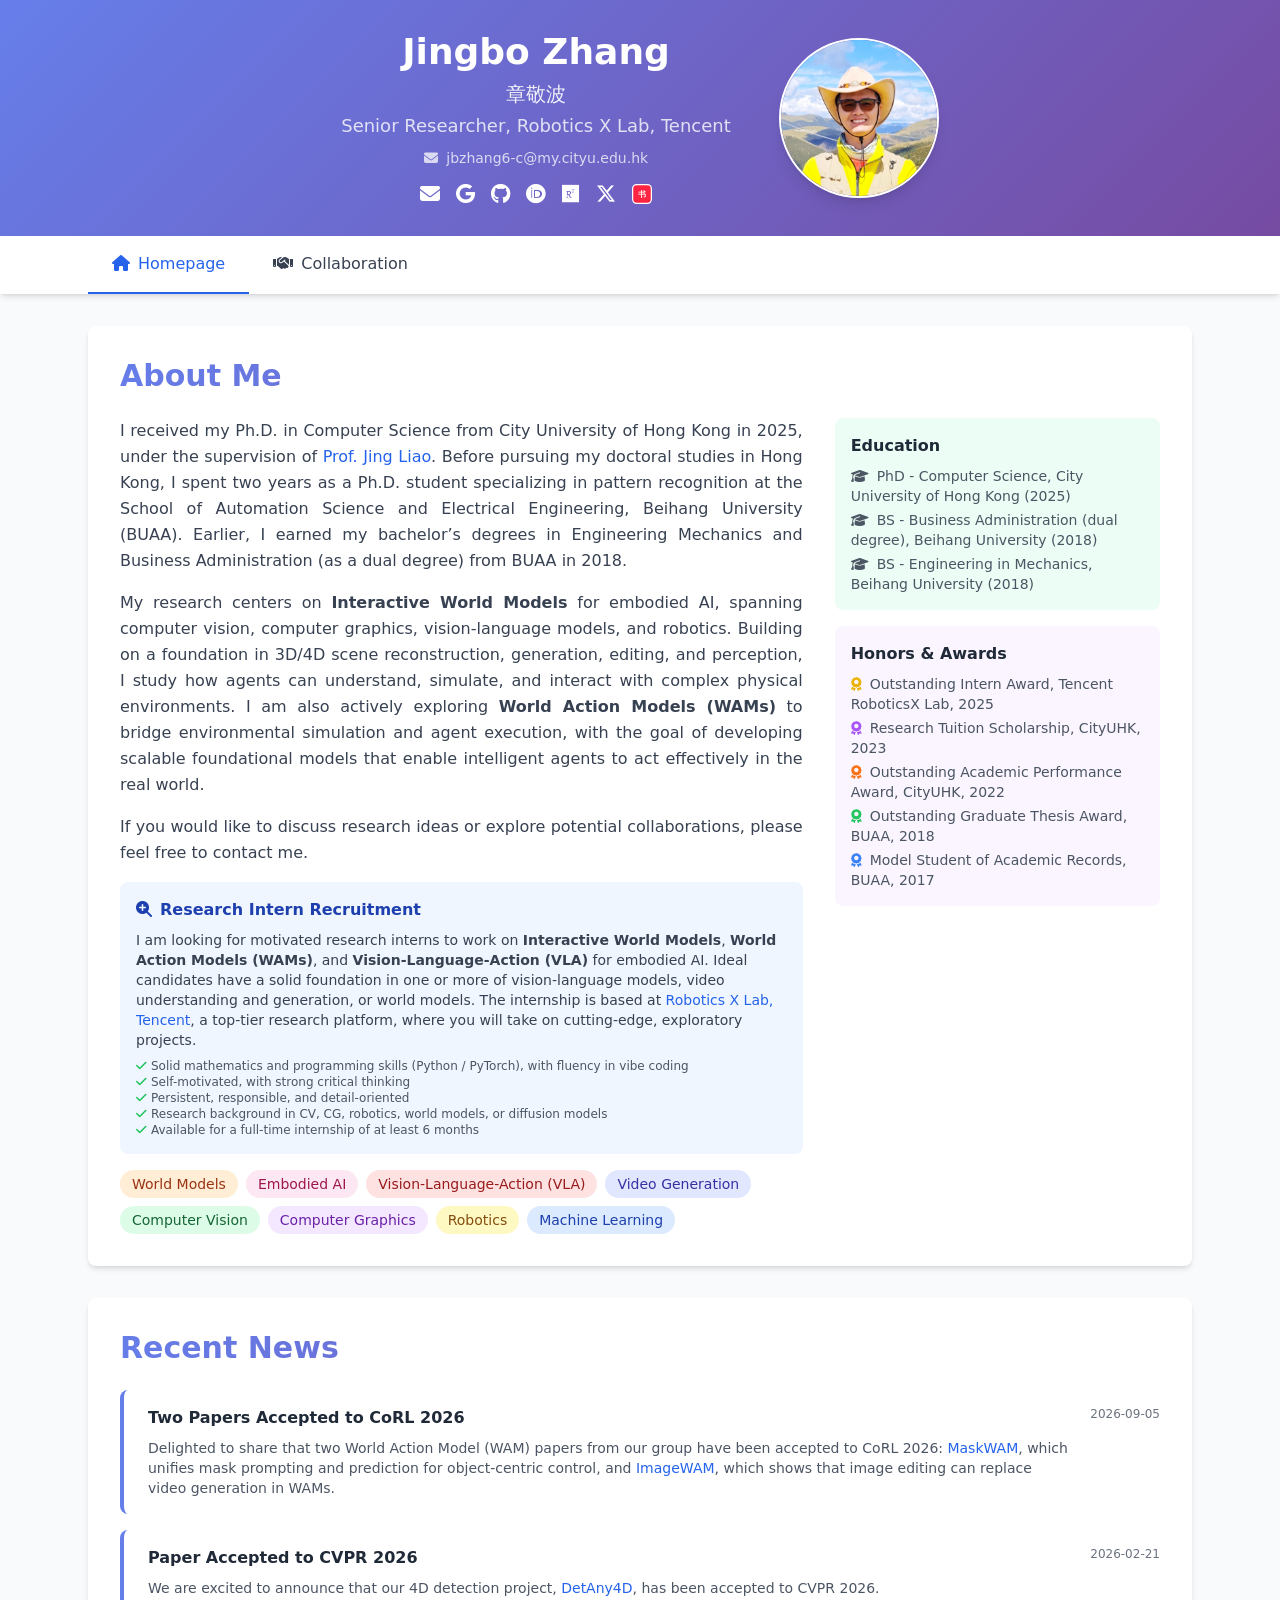
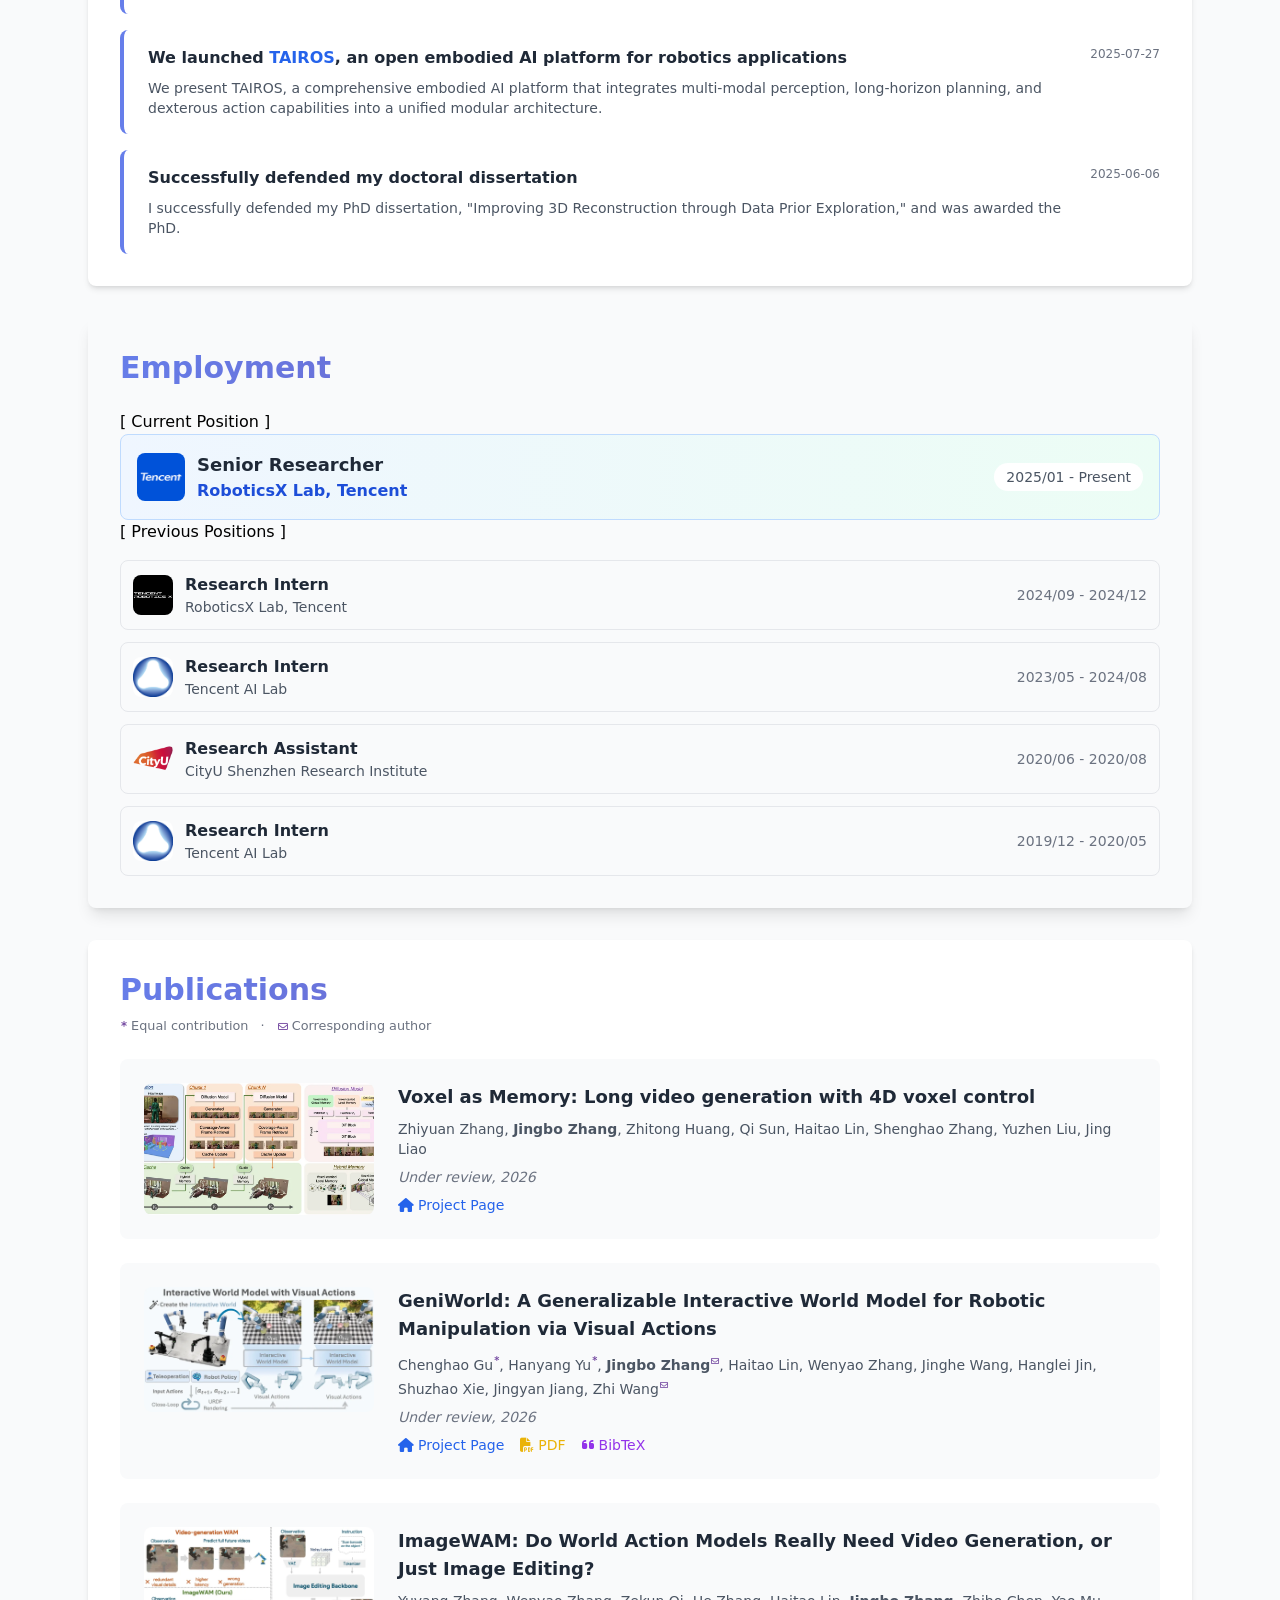
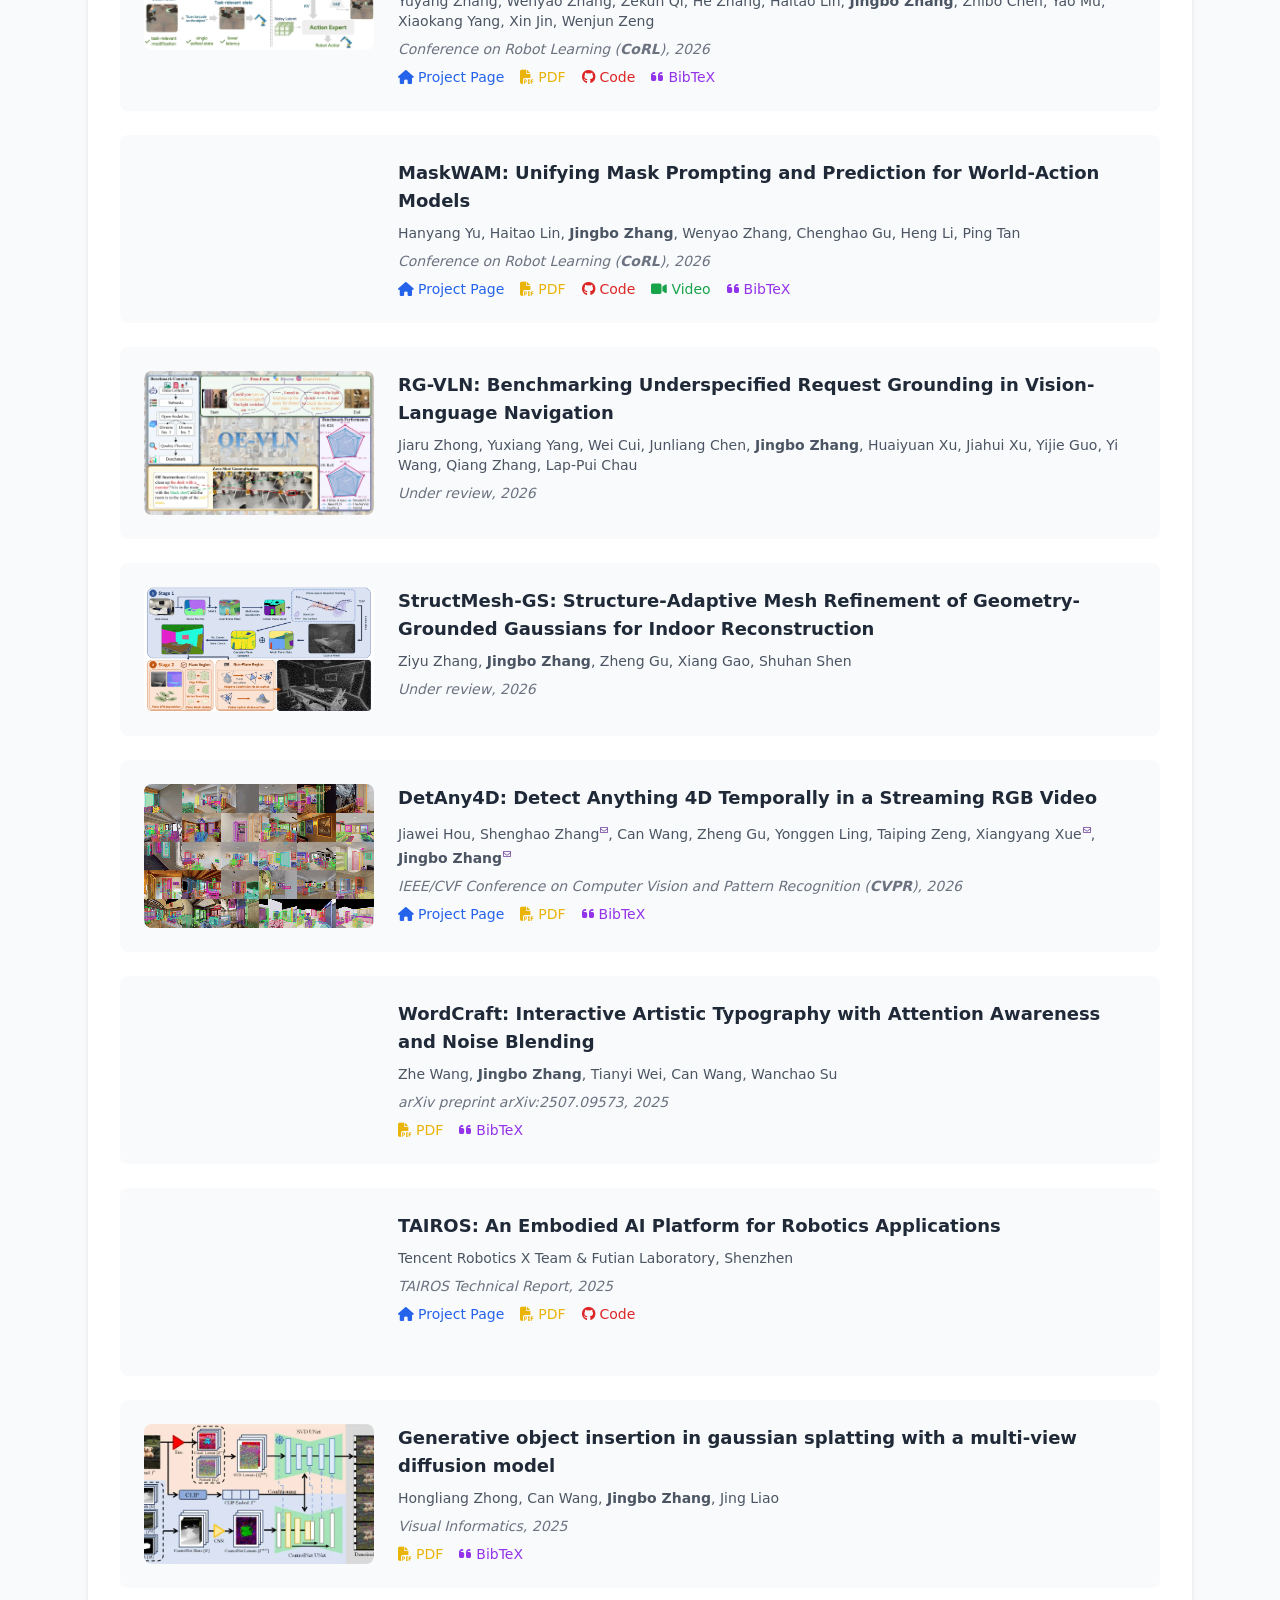
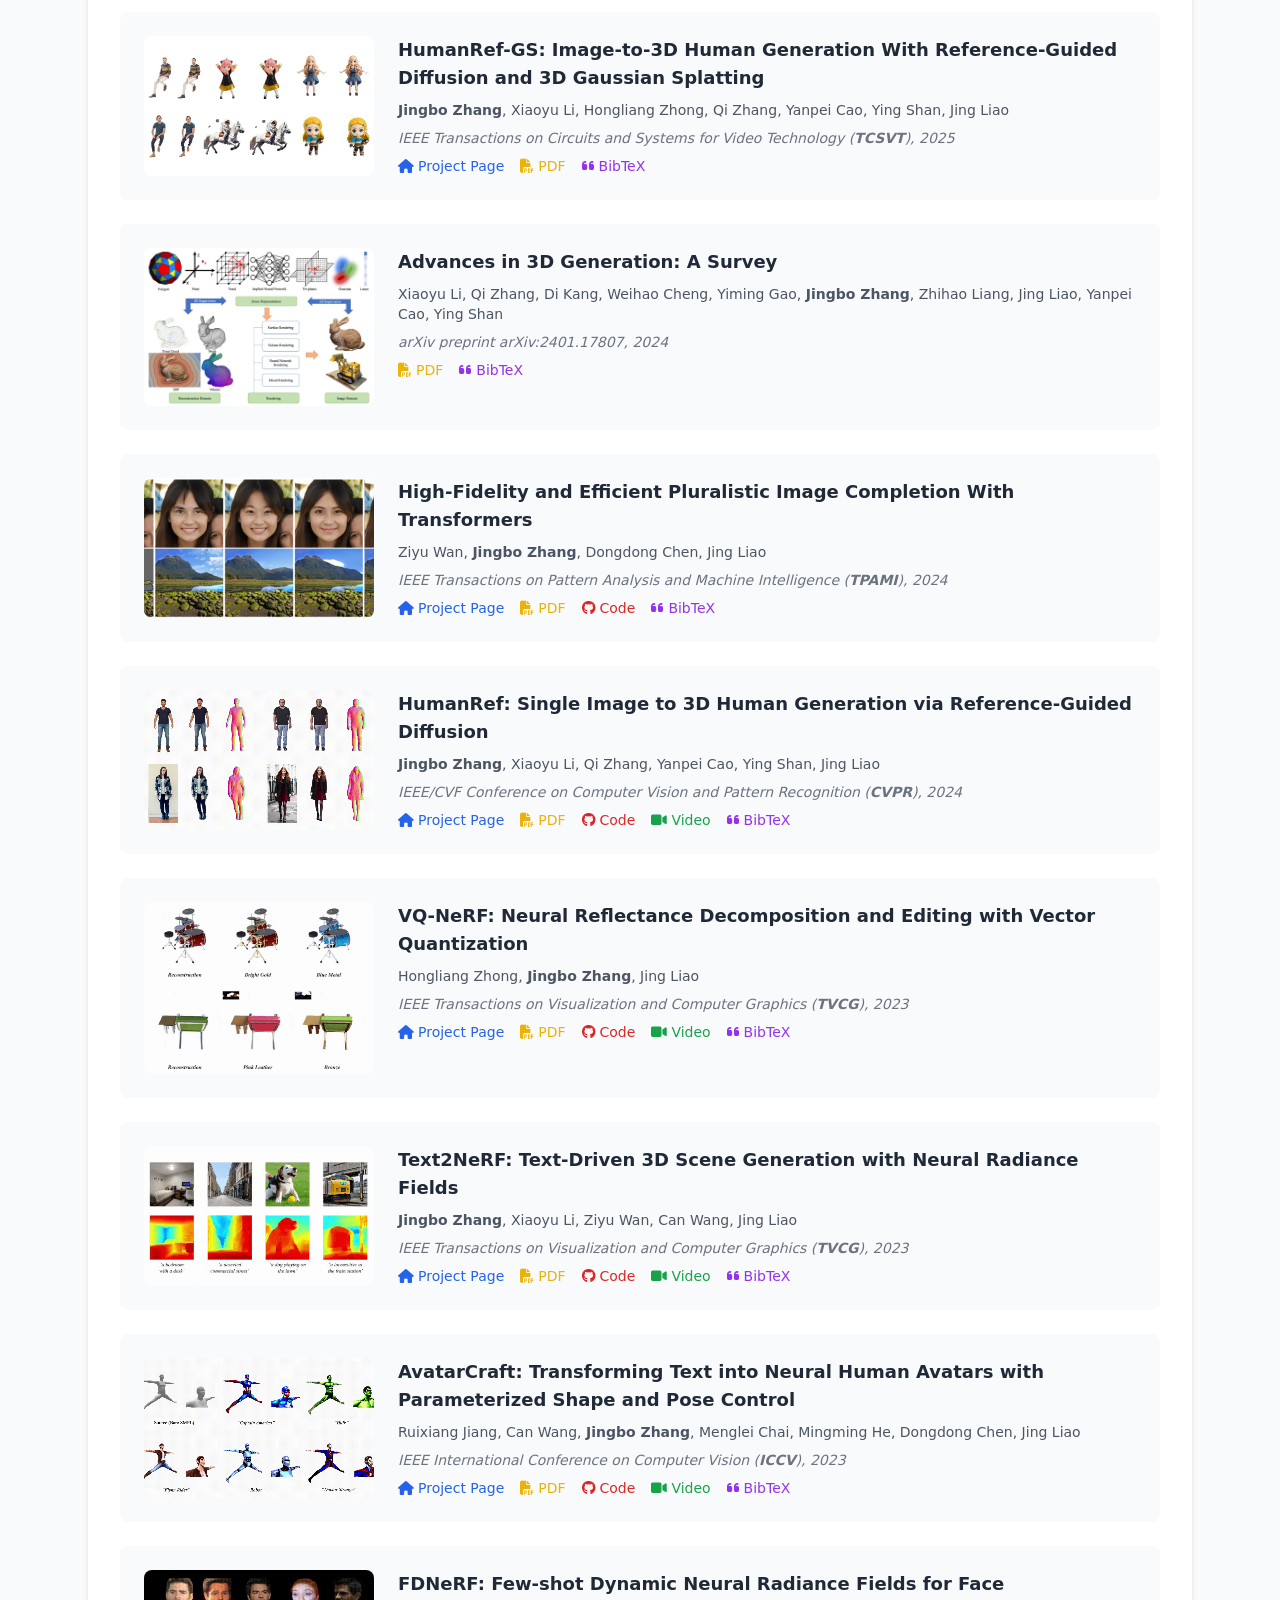
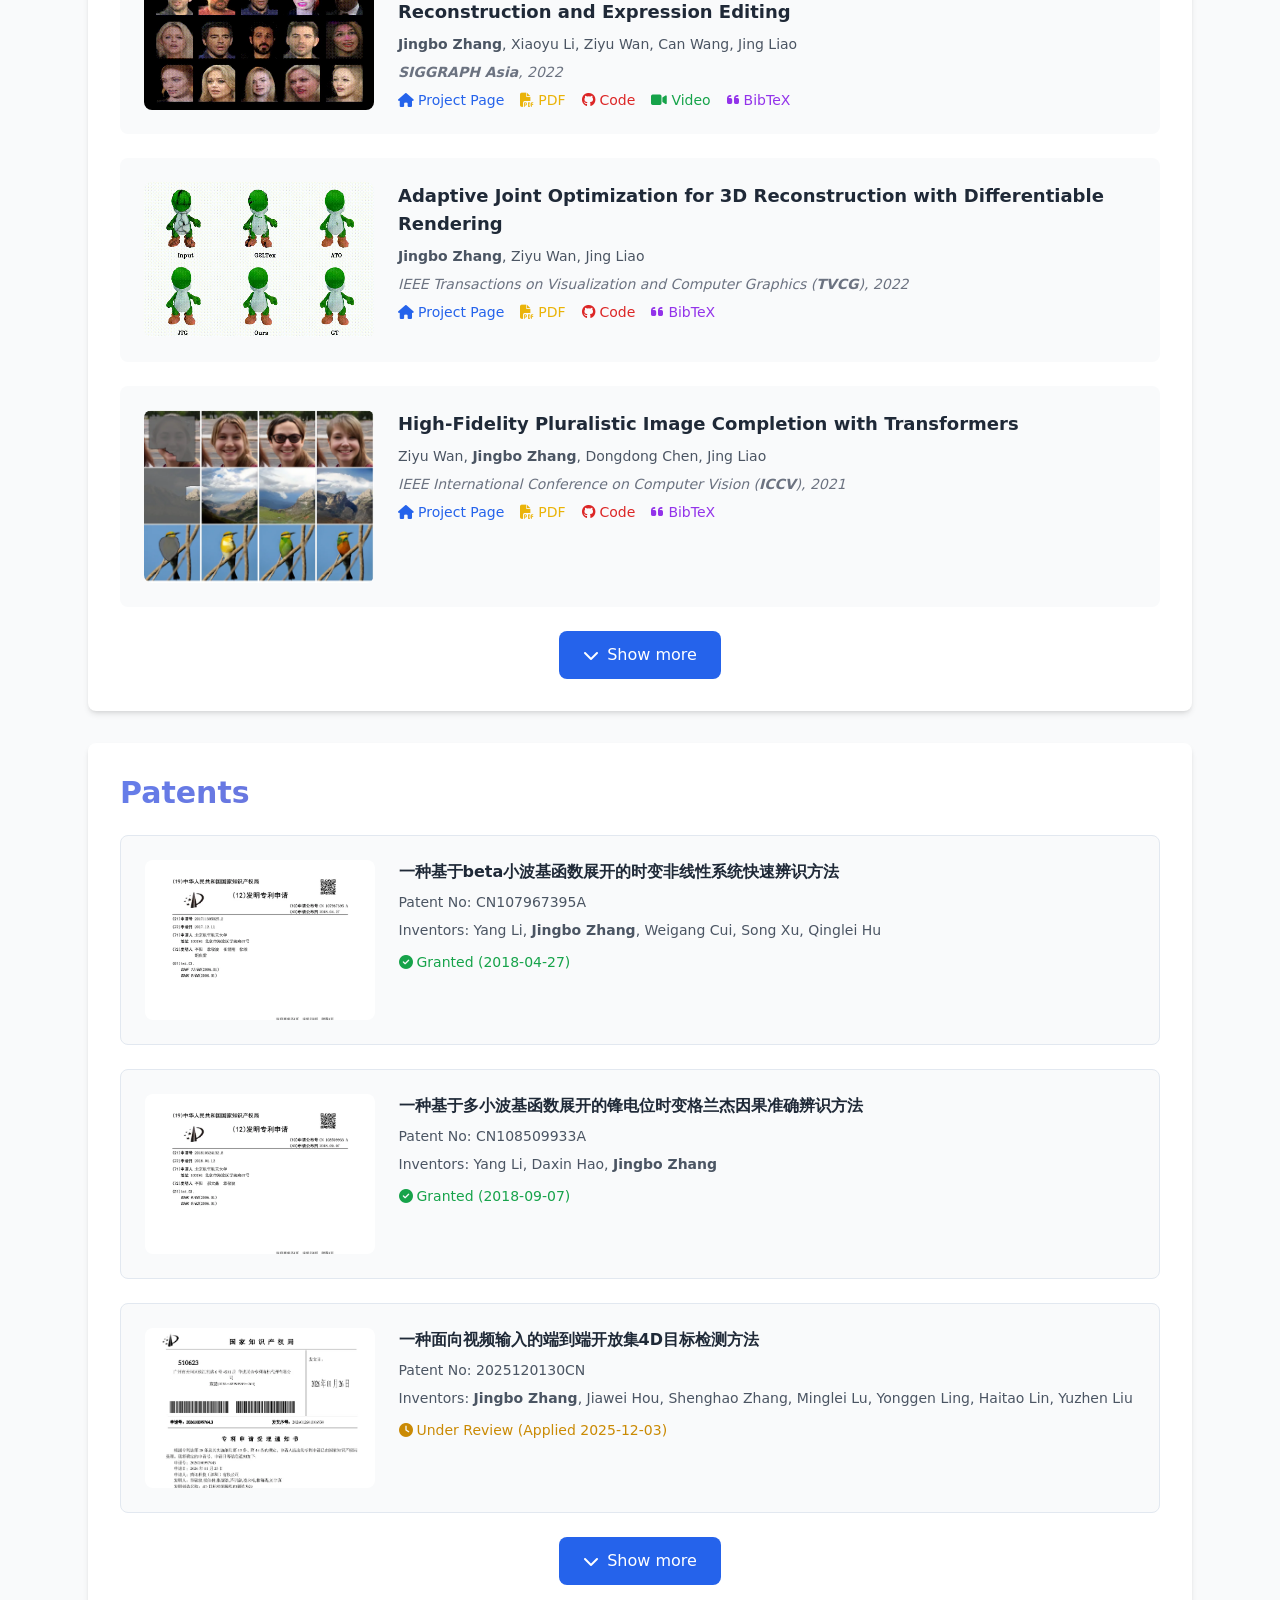
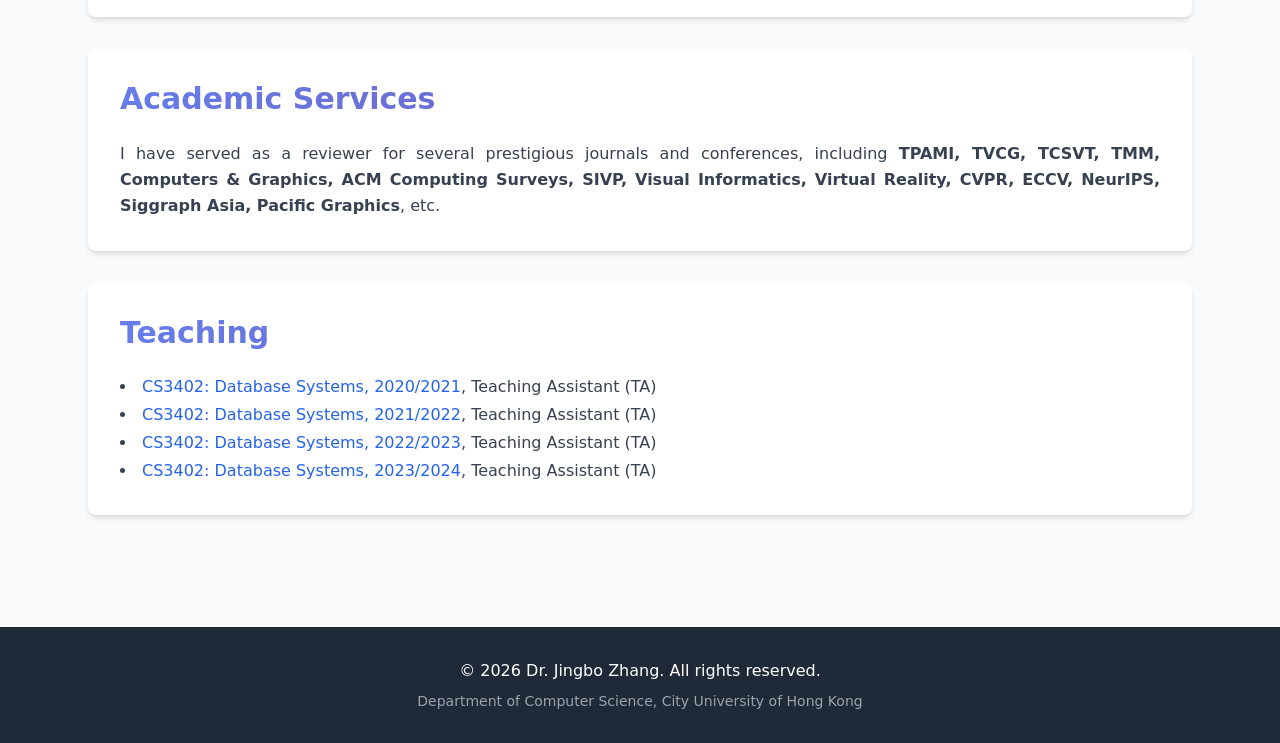
==== commit b5d7767d: "update" ====
--- a/index.html
+++ b/index.html
@@ -396,6 +396,17 @@
                     <div class="news-item pl-6 py-4 rounded-lg">
                         <div class="flex flex-col sm:flex-row sm:justify-between sm:items-start gap-1">
                             <div>
+                                <h4 class="font-semibold text-gray-800 mb-2">Two Papers Accepted to CoRL 2026</h4>
+                                <p class="text-gray-600 text-sm">Delighted to share that two World Action Model (WAM) papers from our group have been accepted to CoRL 2026:
+                                    <a href="https://hanyangyu1021.github.io/maskwam.github.io/" target="_blank" rel="noopener noreferrer" class="text-blue-600 hover:underline visited:text-blue-600">MaskWAM</a>, which unifies mask prompting and prediction for object-centric control, and
+                                    <a href="https://zhangwenyao1.github.io/ImageWAM/" target="_blank" rel="noopener noreferrer" class="text-blue-600 hover:underline visited:text-blue-600">ImageWAM</a>, which shows that image editing can replace video generation in WAMs.</p>
+                            </div>
+                            <span class="text-xs text-gray-500 whitespace-nowrap sm:ml-4 self-start">2026-09-05</span>
+                        </div>
+                    </div>
+                    <div class="news-item pl-6 py-4 rounded-lg">
+                        <div class="flex flex-col sm:flex-row sm:justify-between sm:items-start gap-1">
+                            <div>
                                 <h4 class="font-semibold text-gray-800 mb-2">Paper Accepted to CVPR 2026</h4>
                                 <p class="text-gray-600 text-sm">We are excited to announce that our 4D detection project, <a href="https://jarvishou829.github.io/DA4D/" target="_blank" rel="noopener noreferrer" class="text-blue-600 hover:underline visited:text-blue-600">DetAny4D</a>, has been accepted to CVPR 2026.</p>
                             </div>
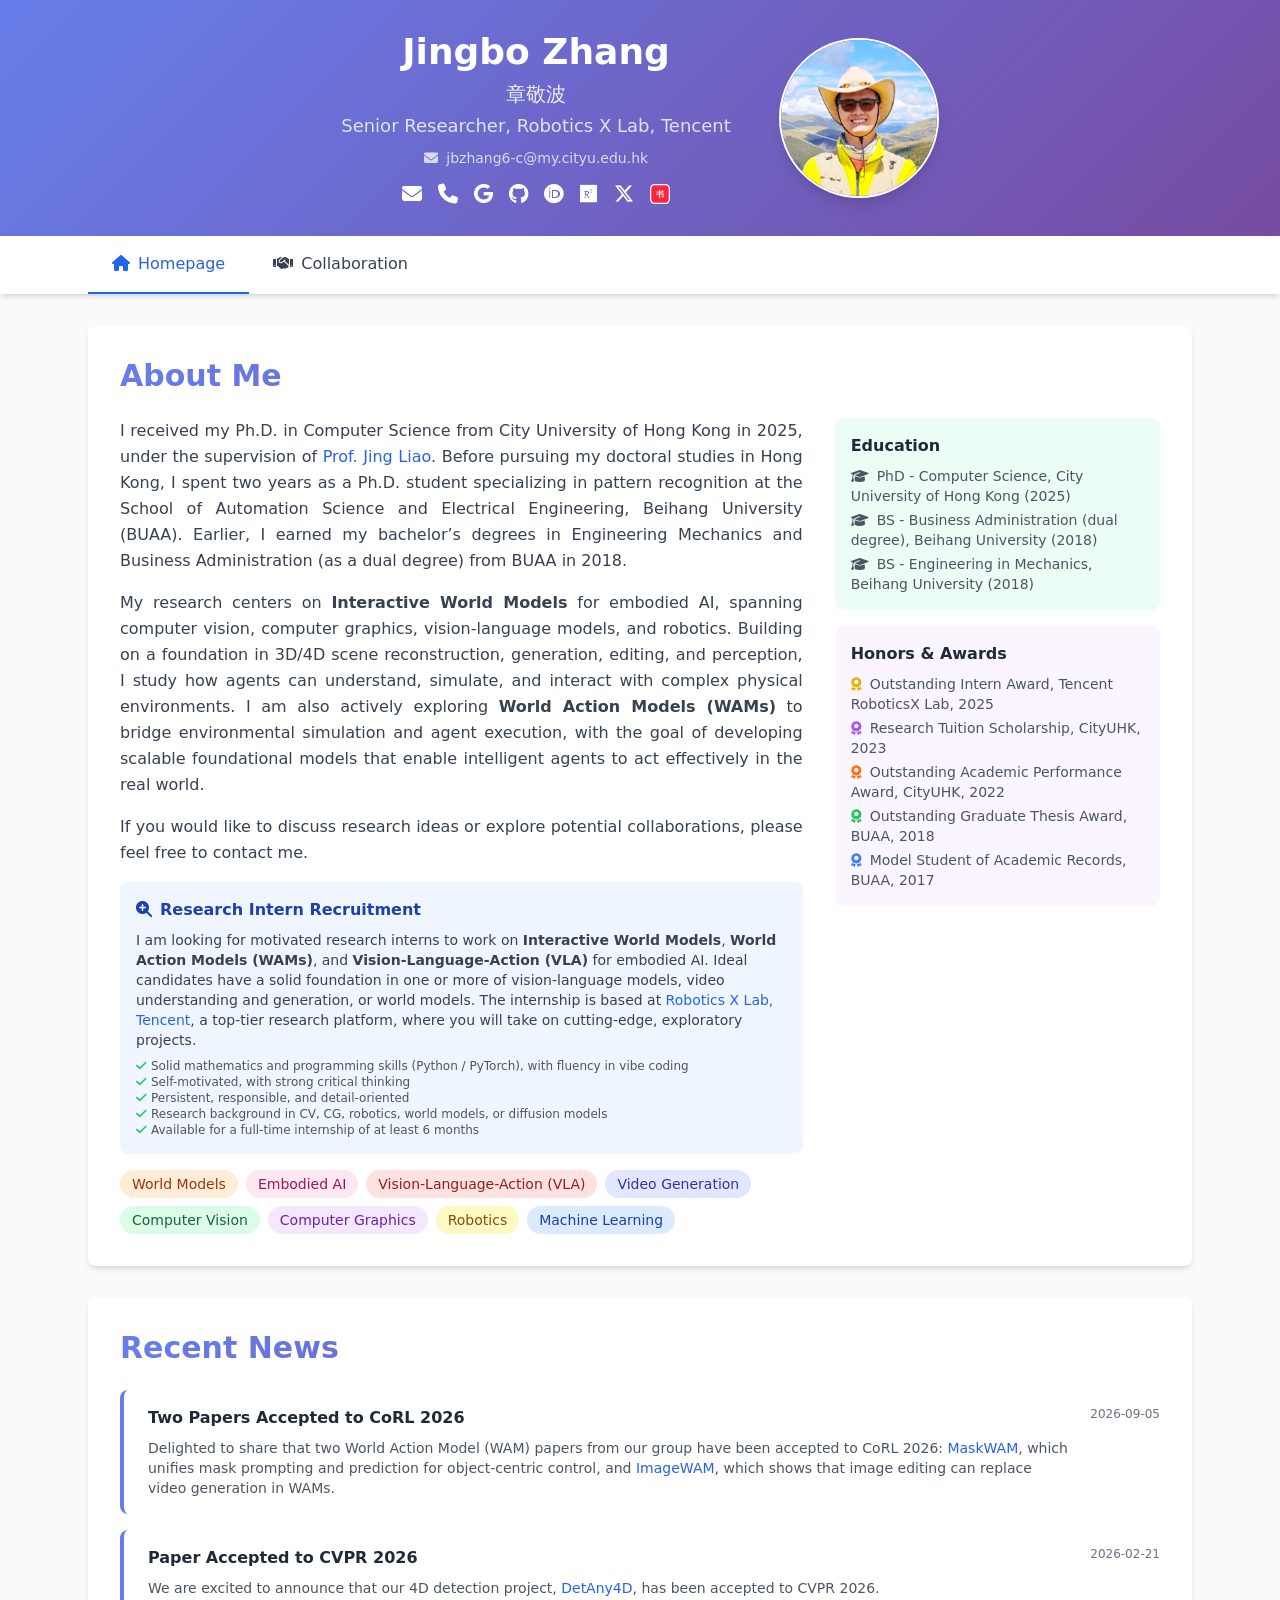
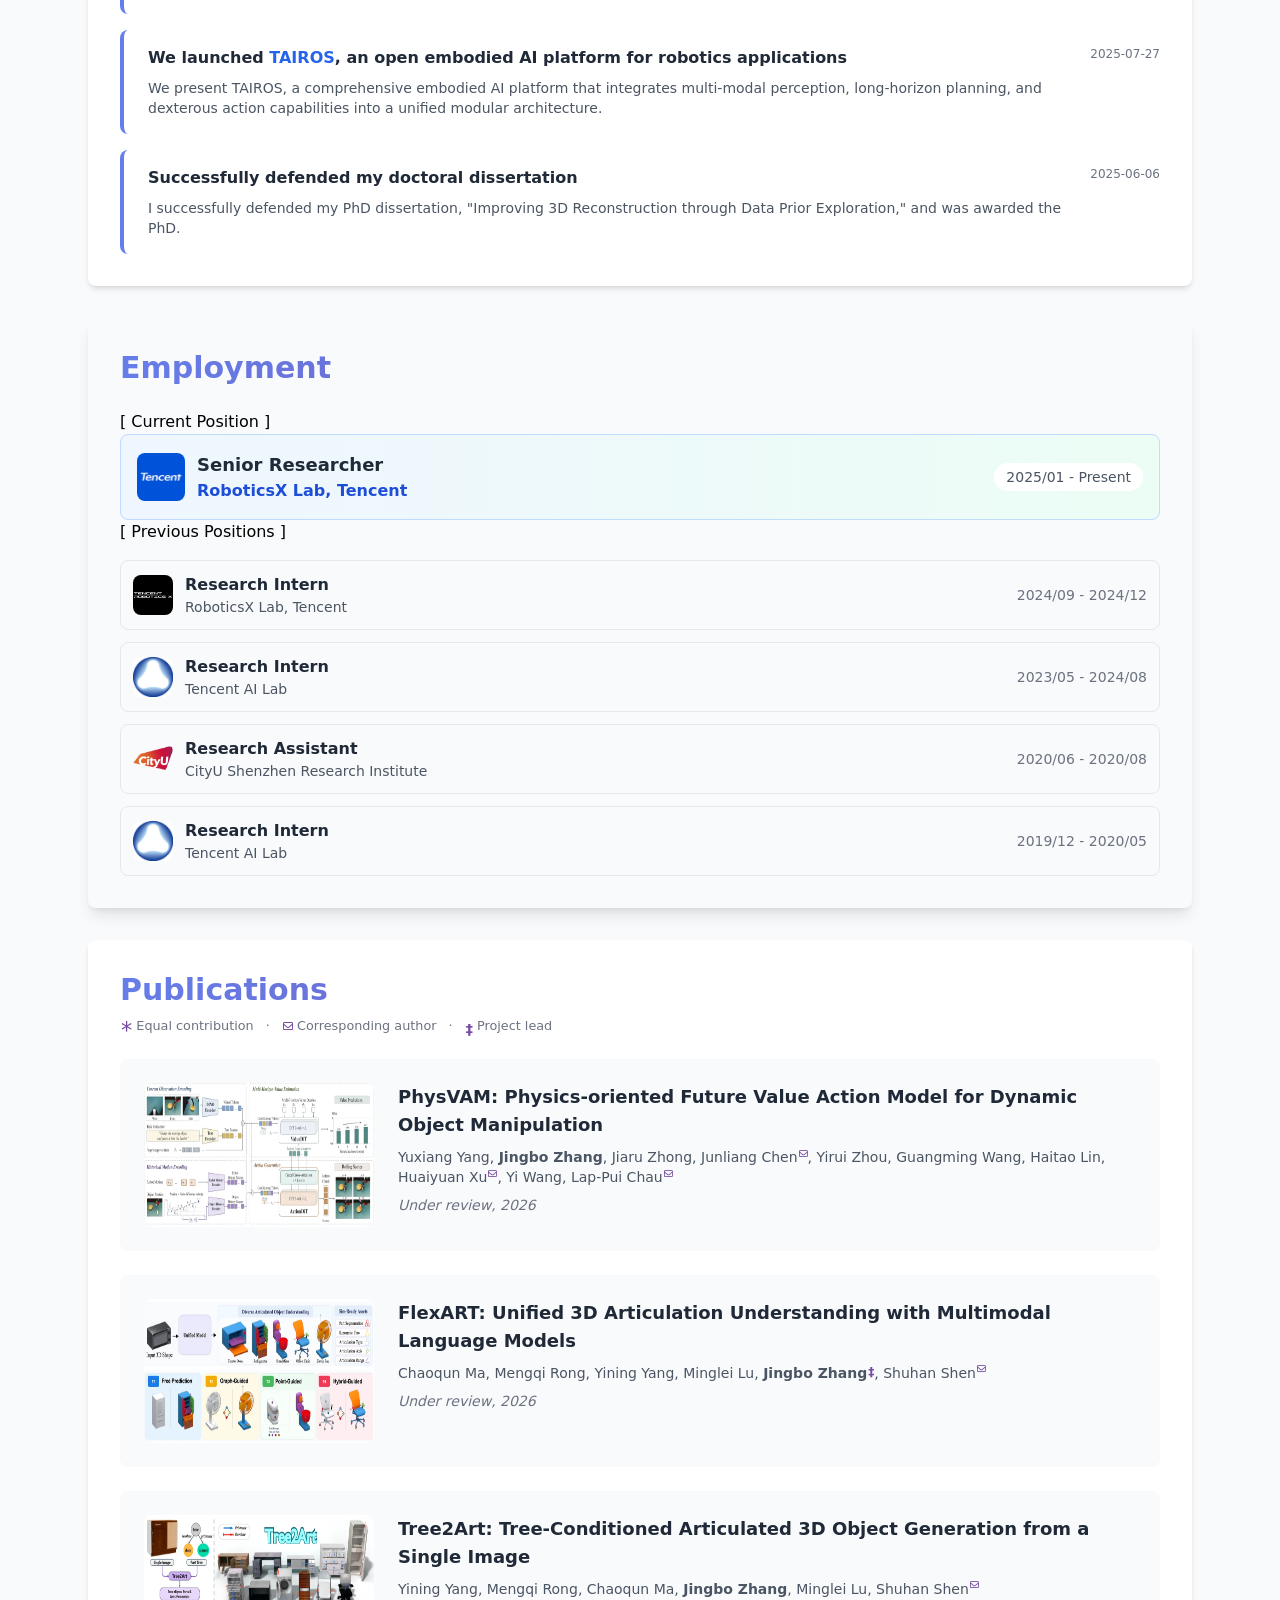
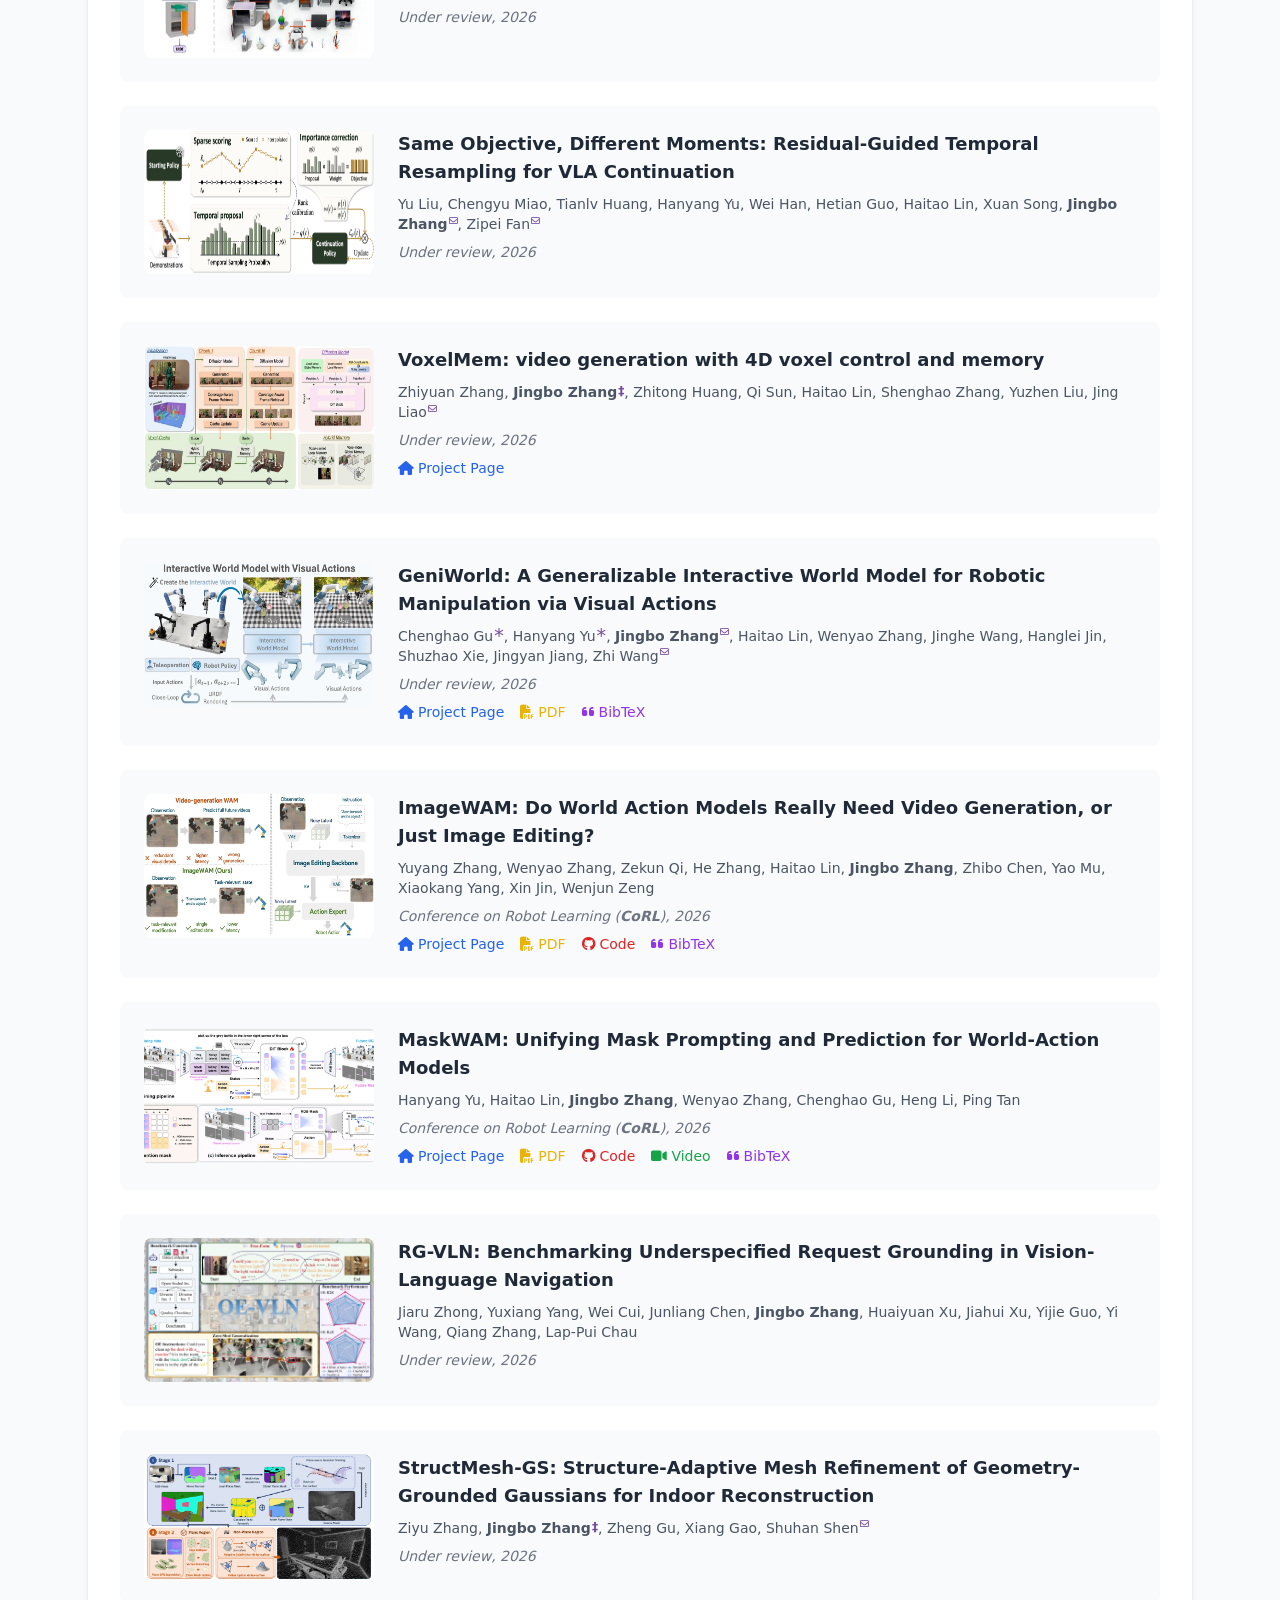
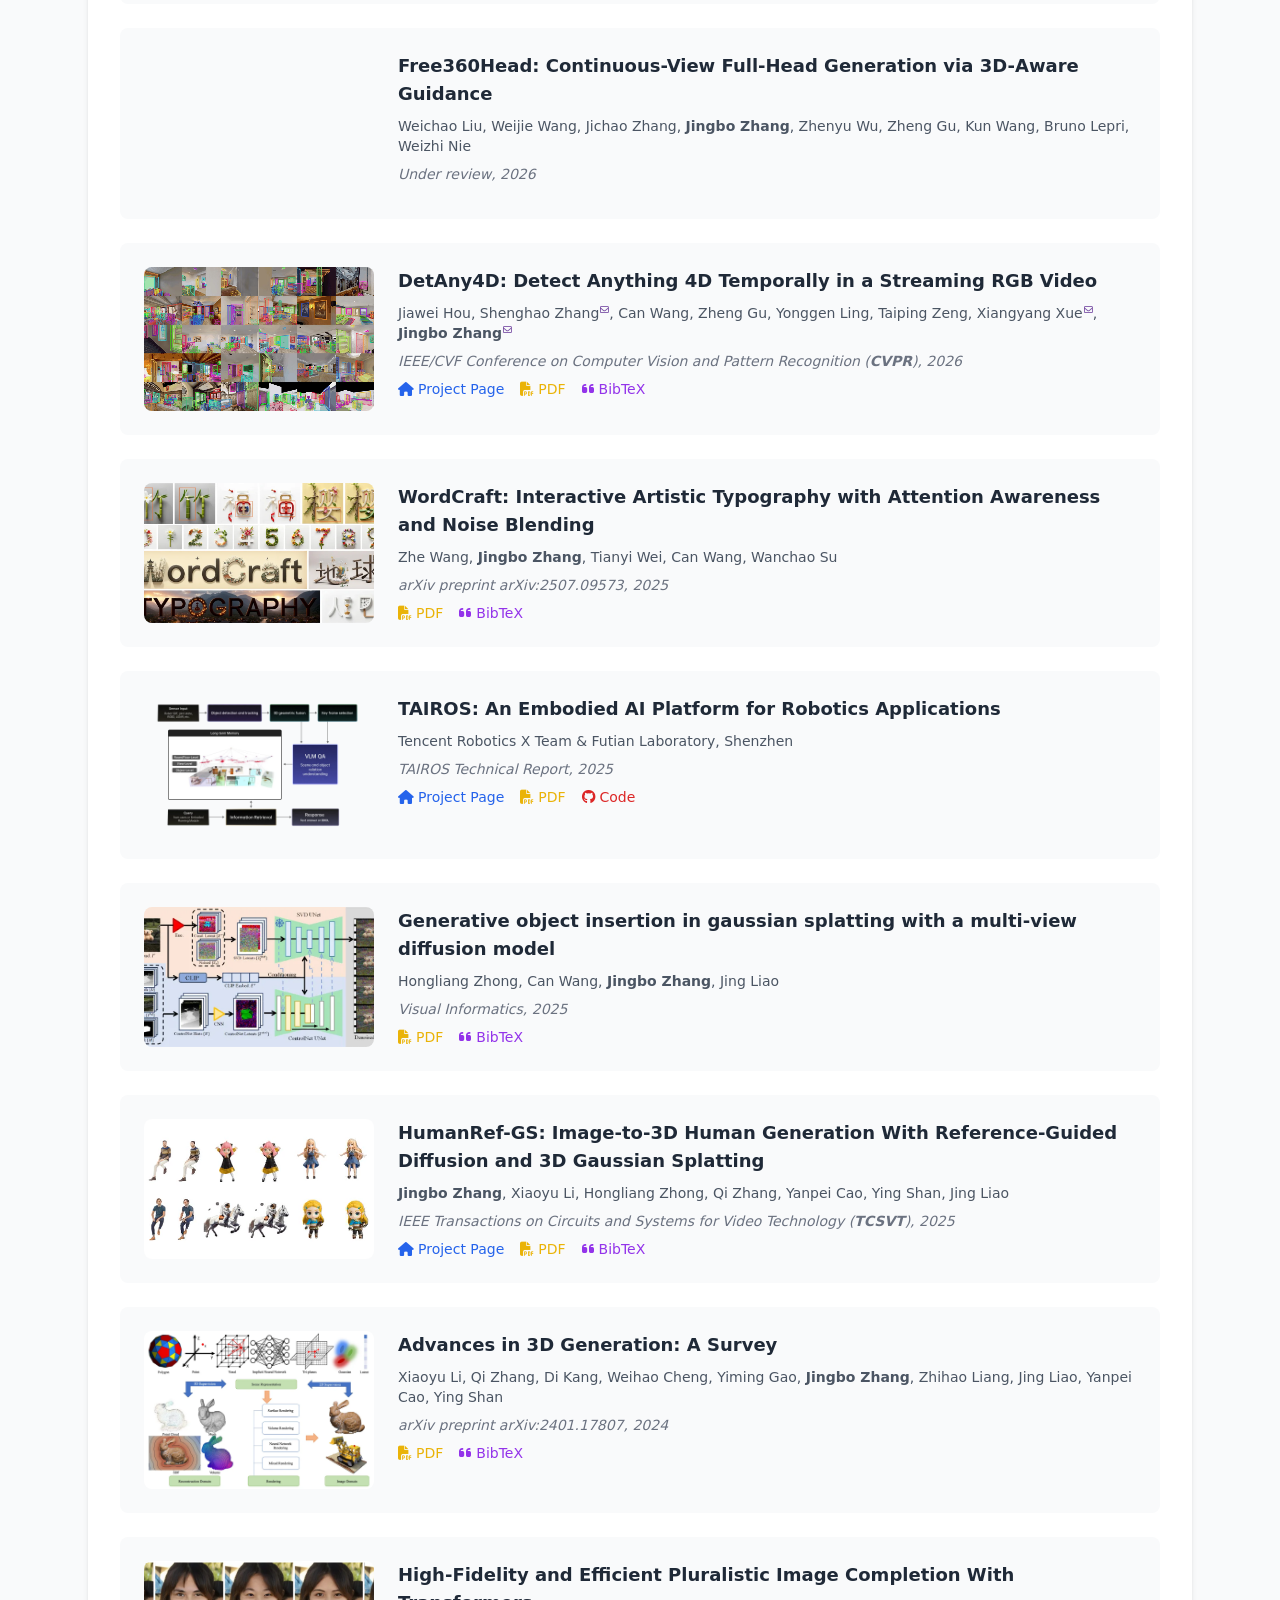
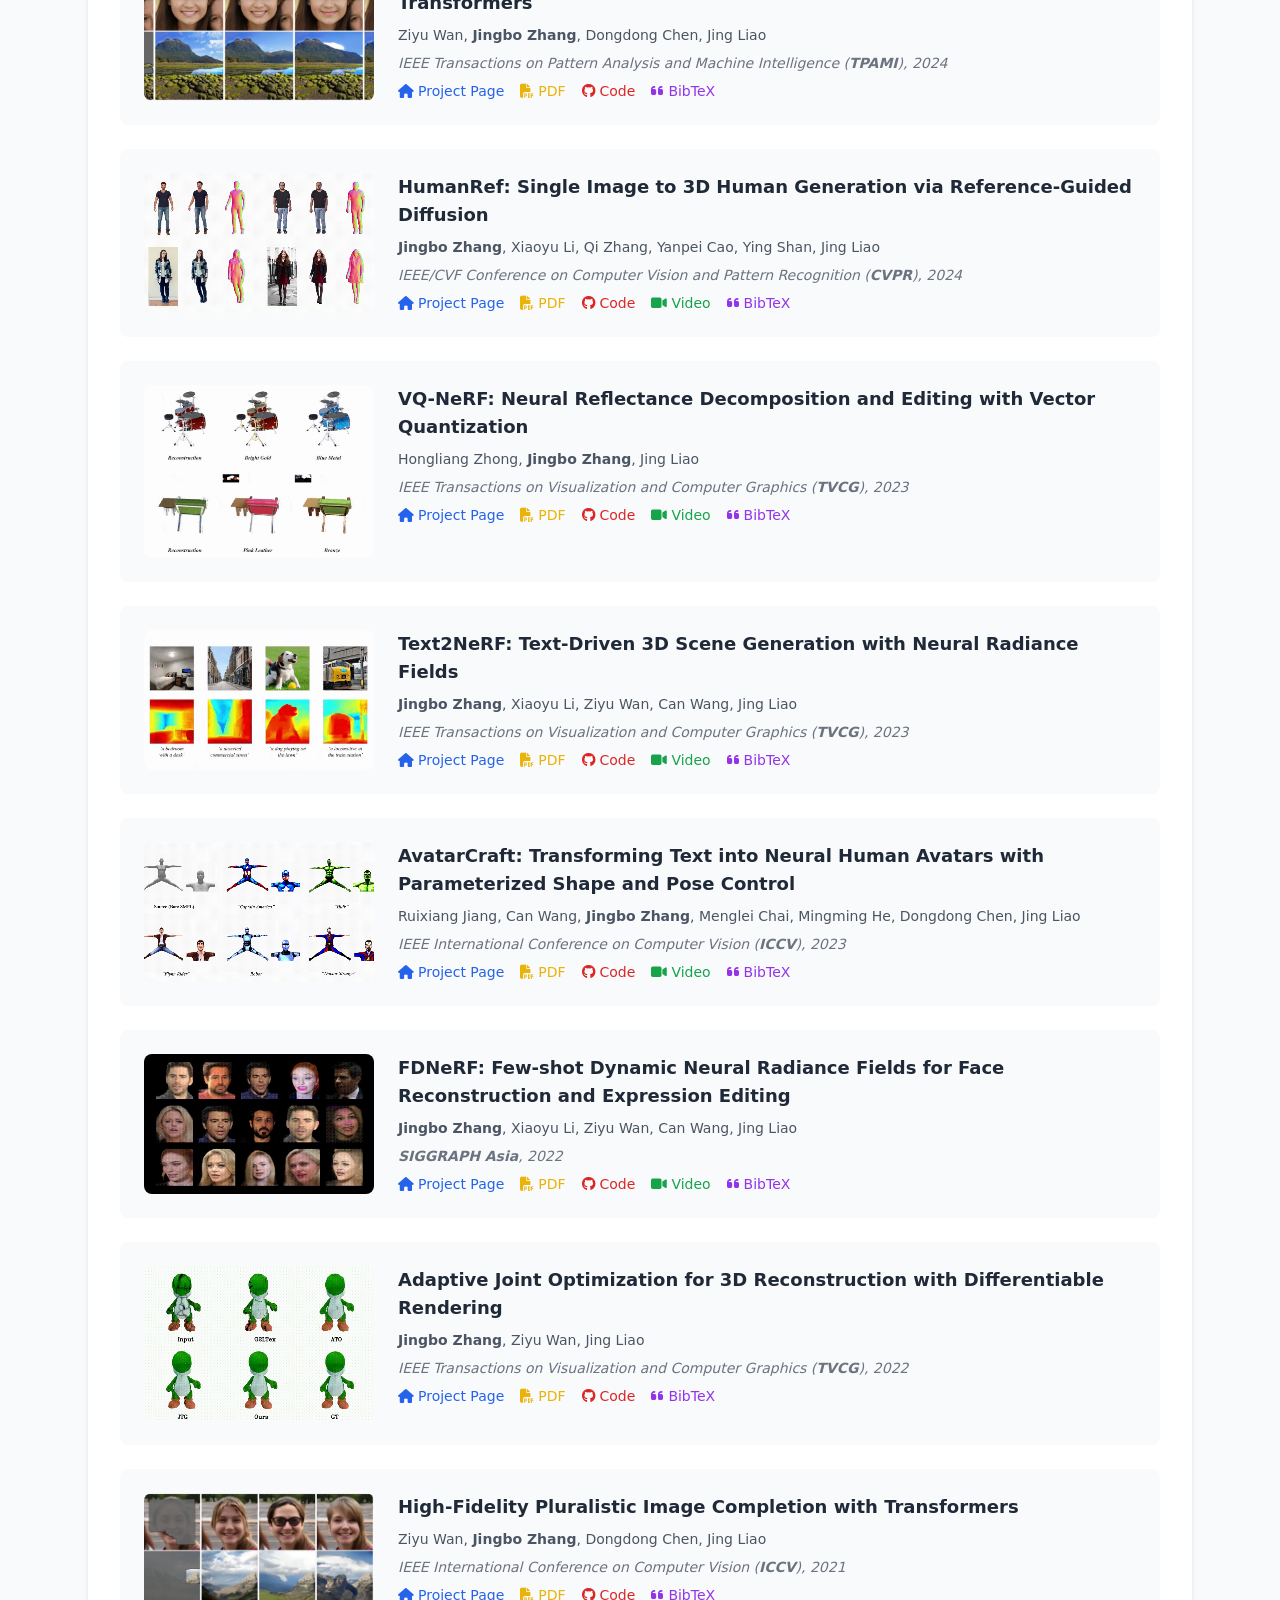
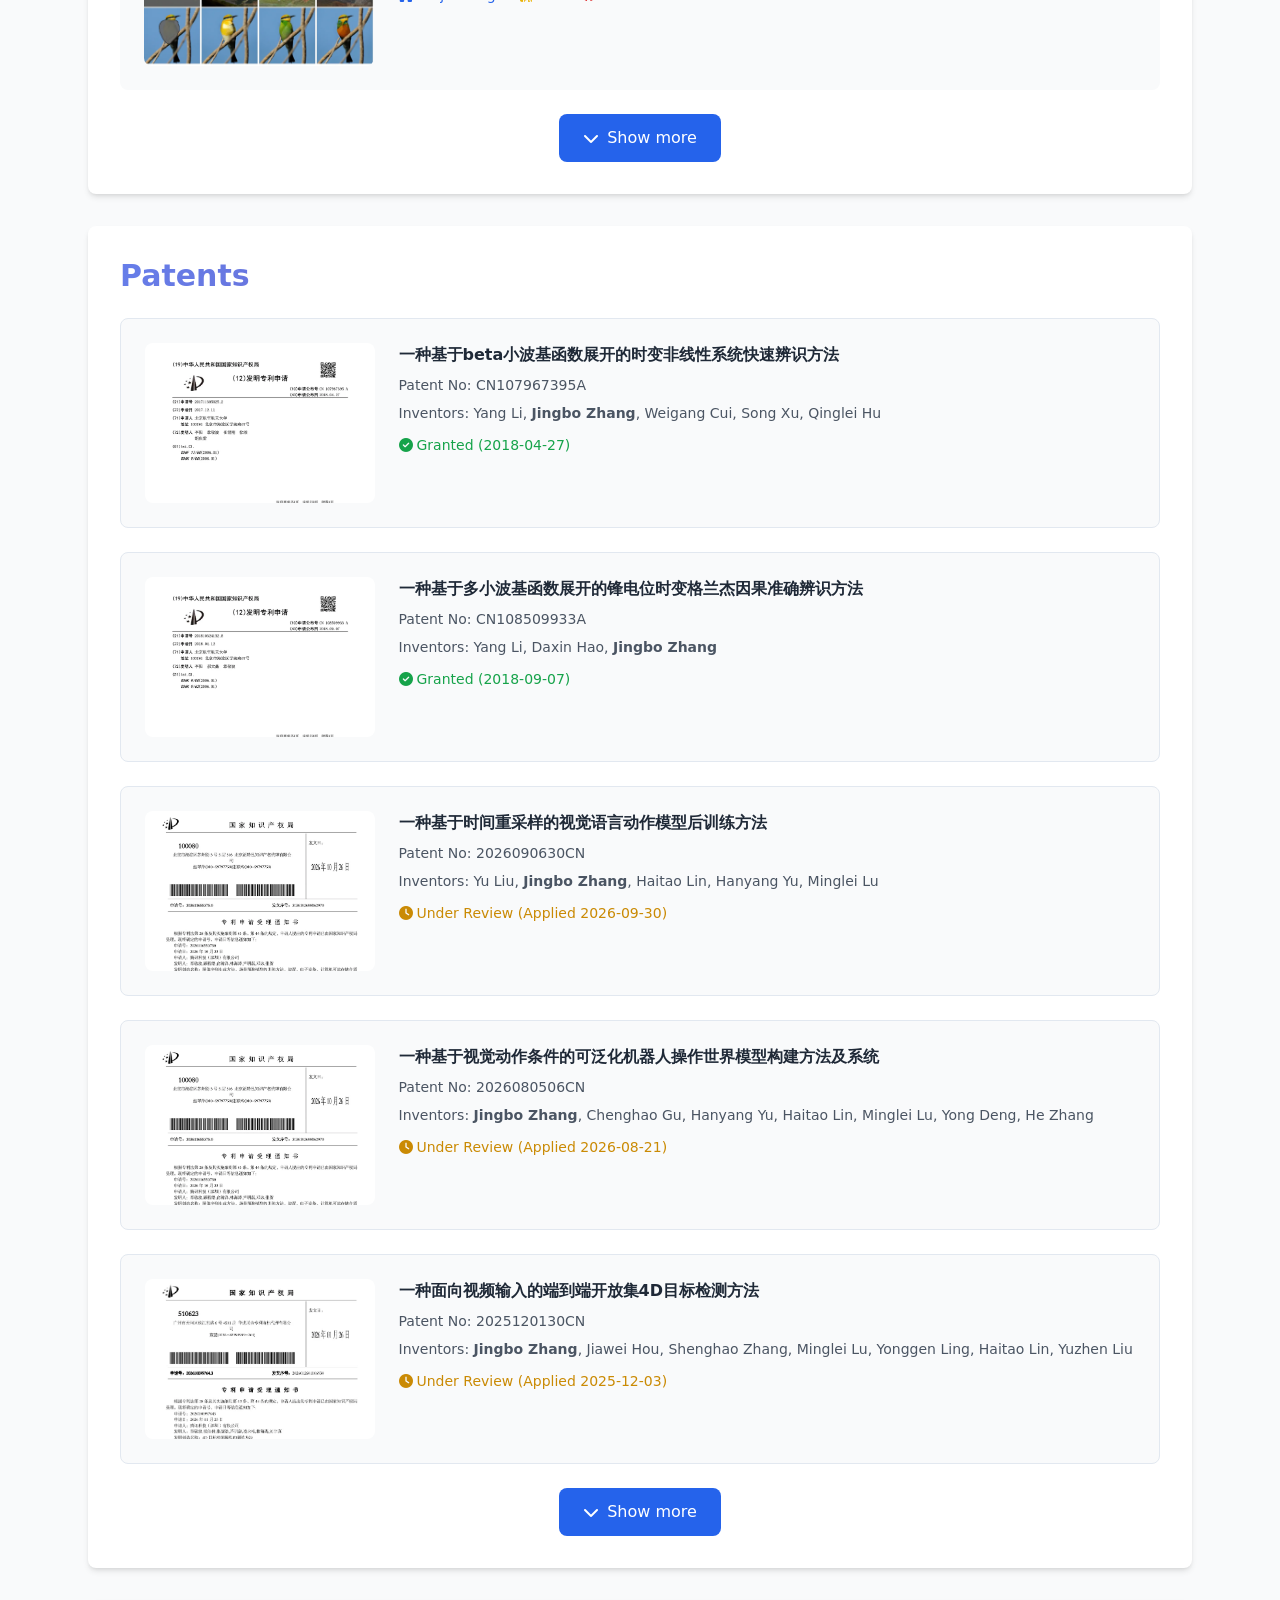
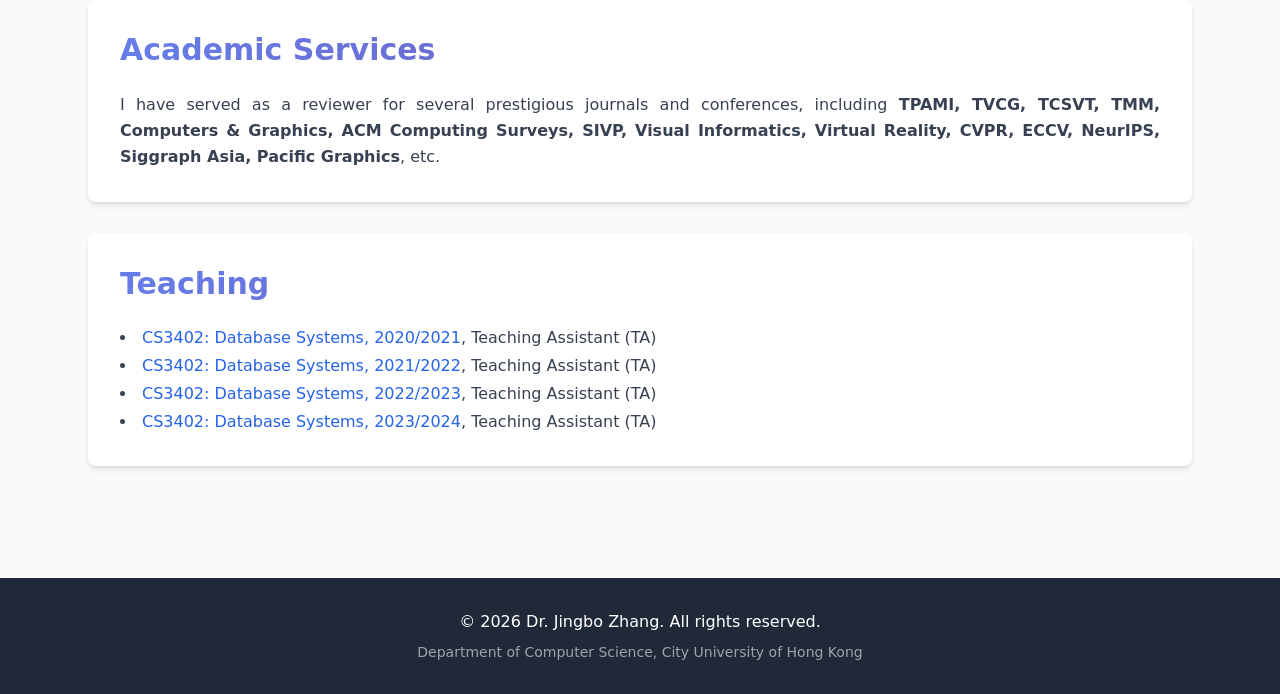
==== commit e8e0bba9: "update pubs" ====
--- a/index.html
+++ b/index.html
@@ -110,17 +110,33 @@
             }
         }
 
-        /* Author contribution markers: * = co-first author, ✉ = corresponding author */
+        /* Author contribution markers: * = co-first author, ✉ = corresponding author, ‡ = project lead */
+        /* line-height: 0 避免尾标撑高所在行，保持行距一致 */
         .author-mark {
             color: #764ba2;
             font-weight: 600;
             vertical-align: super;
             font-size: 0.7em;
             margin-left: 1px;
-        }
+            line-height: 0;
+        }
+        /* 三种符号的字形大小和高低差异很大；以下字号与 top 偏移按 system-ui 字体实测，
+           使三者墨迹高度一致（约为 .author-mark 字号的 0.67 倍）且垂直中心对齐 */
         .author-mark .fa-envelope {
-            font-size: 0.85em;
+            font-size: 0.9em;
             font-weight: 400;
+        }
+        .author-mark-star {
+            font-size: 1.95em;
+            font-weight: 400;
+            position: relative;
+            top: 0.355em;
+        }
+        .author-mark-lead {
+            font-size: 1.25em;
+            font-weight: 700;
+            position: relative;
+            top: 0.268em;
         }
         .author-legend {
             font-size: 0.8rem;
@@ -211,9 +227,10 @@
                             <a href="#" class="email-link text-white hover:text-blue-200 transition-colors inline-flex" data-encoded="amJ6aGFuZzYtY0BteS5jaXR5dS5lZHUuaGs=" title="Email" aria-label="Email">
                                 <i class="fas fa-envelope text-xl leading-none"></i>
                             </a>
-                            <!-- <a href="tel:+86-15727336166" class="text-white hover:text-green-200 transition-colors" title="Phone">
-                                <i class="fas fa-phone text-xl"></i>
-                            </a> -->
+                            <button type="button" class="phone-btn relative p-0 m-0 border-0 bg-transparent text-white hover:text-green-200 transition-colors cursor-pointer group leading-none inline-flex" data-encoded="Kzg2IDE1NzI3MzM2MTY2" aria-label="Phone, click to copy">
+                                <i class="fas fa-phone text-xl leading-none"></i>
+                                <span class="phone-tip pointer-events-none absolute left-1/2 -translate-x-1/2 top-full mt-2 whitespace-nowrap rounded bg-black/80 px-2 py-1 text-xs text-white opacity-0 group-hover:opacity-100 transition-opacity z-10"></span>
+                            </button>
                             <a href="https://scholar.google.com/citations?user=M8I1aE4AAAAJ&hl=en" target="_blank" rel="noopener noreferrer" class="text-white hover:text-red-200 transition-colors inline-flex" title="Google Scholar">
                                 <i class="fab fa-google text-xl leading-none"></i>
                             </a>
@@ -527,9 +544,11 @@
             <section id="publications" class="scroll-mt-20 bg-white rounded-lg shadow-md p-4 sm:p-8 mb-8">
                 <h2 class="text-2xl sm:text-3xl font-bold text-gradient mb-2">Publications</h2>
                 <p class="author-legend mb-6">
-                    <span class="author-mark">*</span> Equal contribution
+                    <span class="author-mark"><span class="author-mark-star">*</span></span> Equal contribution
                     <span class="mx-2">·</span>
                     <span class="author-mark"><i class="fas fa-envelope" aria-hidden="true"></i></span> Corresponding author
+                    <span class="mx-2">·</span>
+                    <span class="author-mark"><span class="author-mark-lead">&Dagger;</span></span> Project lead
                 </p>
 
                 <!--
@@ -540,11 +559,14 @@
                       image    : 缩略图路径（必填）
                       imageAlt : 图片替代文本（可选，默认 "Paper"）
                       imageFit : 图片显示模式（可选）："cover"（默认，自适应填充，可能裁剪）/ "contain"（完整不裁剪）
+                                 / "fill"（忽略原图长宽比，统一拉伸缩放到 imageAspect，可能变形）
+                      imageAspect : 配合 "fill" 的目标长宽比（可选，默认 "16/10"，如 "16/9"、"4/3"）
                       title    : 论文标题（必填）
-                      authors  : 作者 HTML（可用 <a href="...">名字</a> / <strong>本人</strong> /
-                                 共同一作 <span class="author-mark">*</span> / 通讯 <span class="author-mark"><i class="fas fa-envelope" aria-hidden="true"></i></span>）
+                      authors  : 作者数组，每项 "姓名[后缀] [| 主页URL]"，如 "Wei Han"、"Hanyang Yu* | https://..."、"Jingbo Zhang#"
+                                 后缀：* 共同一作 / # 通讯 / + Project lead（‡）；本人自动加粗
                       venue    : 发表信息（自动包裹 <em>，可含 <strong>，如 "... (<strong>CVPR</strong>), 2026"）
                       page / pdf / code / video / bibtex : 各类链接 URL，留空或删除该字段则对应按钮不显示
+                      show     : 是否展示（可选，默认展示）；写 show: false 则隐藏该论文
                     下面注释掉的 "Paper example" 仅作 HTML 结构参考模板，无需改动。
                 -->
 
@@ -753,6 +775,31 @@
                 }
             });
 
+            // 电话：Base64 编码防爬，悬停显示号码，点击复制
+            document.querySelectorAll('.phone-btn[data-encoded]').forEach(function(btn) {
+                try {
+                    const phone = atob(btn.getAttribute('data-encoded'));
+                    const tip = btn.querySelector('.phone-tip');
+                    const label = 'Phone: ' + phone;
+
+                    if (tip) tip.textContent = label;
+
+                    btn.addEventListener('click', function() {
+                        navigator.clipboard.writeText(phone).then(function() {
+                            if (!tip) return;
+                            tip.textContent = '✓ Copied!';
+                            tip.classList.add('opacity-100');
+                            setTimeout(function() {
+                                tip.textContent = label;
+                                tip.classList.remove('opacity-100');
+                            }, 1500);
+                        });
+                    });
+                } catch(e) {
+                    console.error('Phone decode error:', e);
+                }
+            });
+
             // 微信：悬停显示 ID，点击复制（ID 唯一来源为 data-wechat-id）
             document.querySelectorAll('.wechat-id-btn[data-wechat-id]').forEach(function(btn) {
                 const wechatId = btn.getAttribute('data-wechat-id');
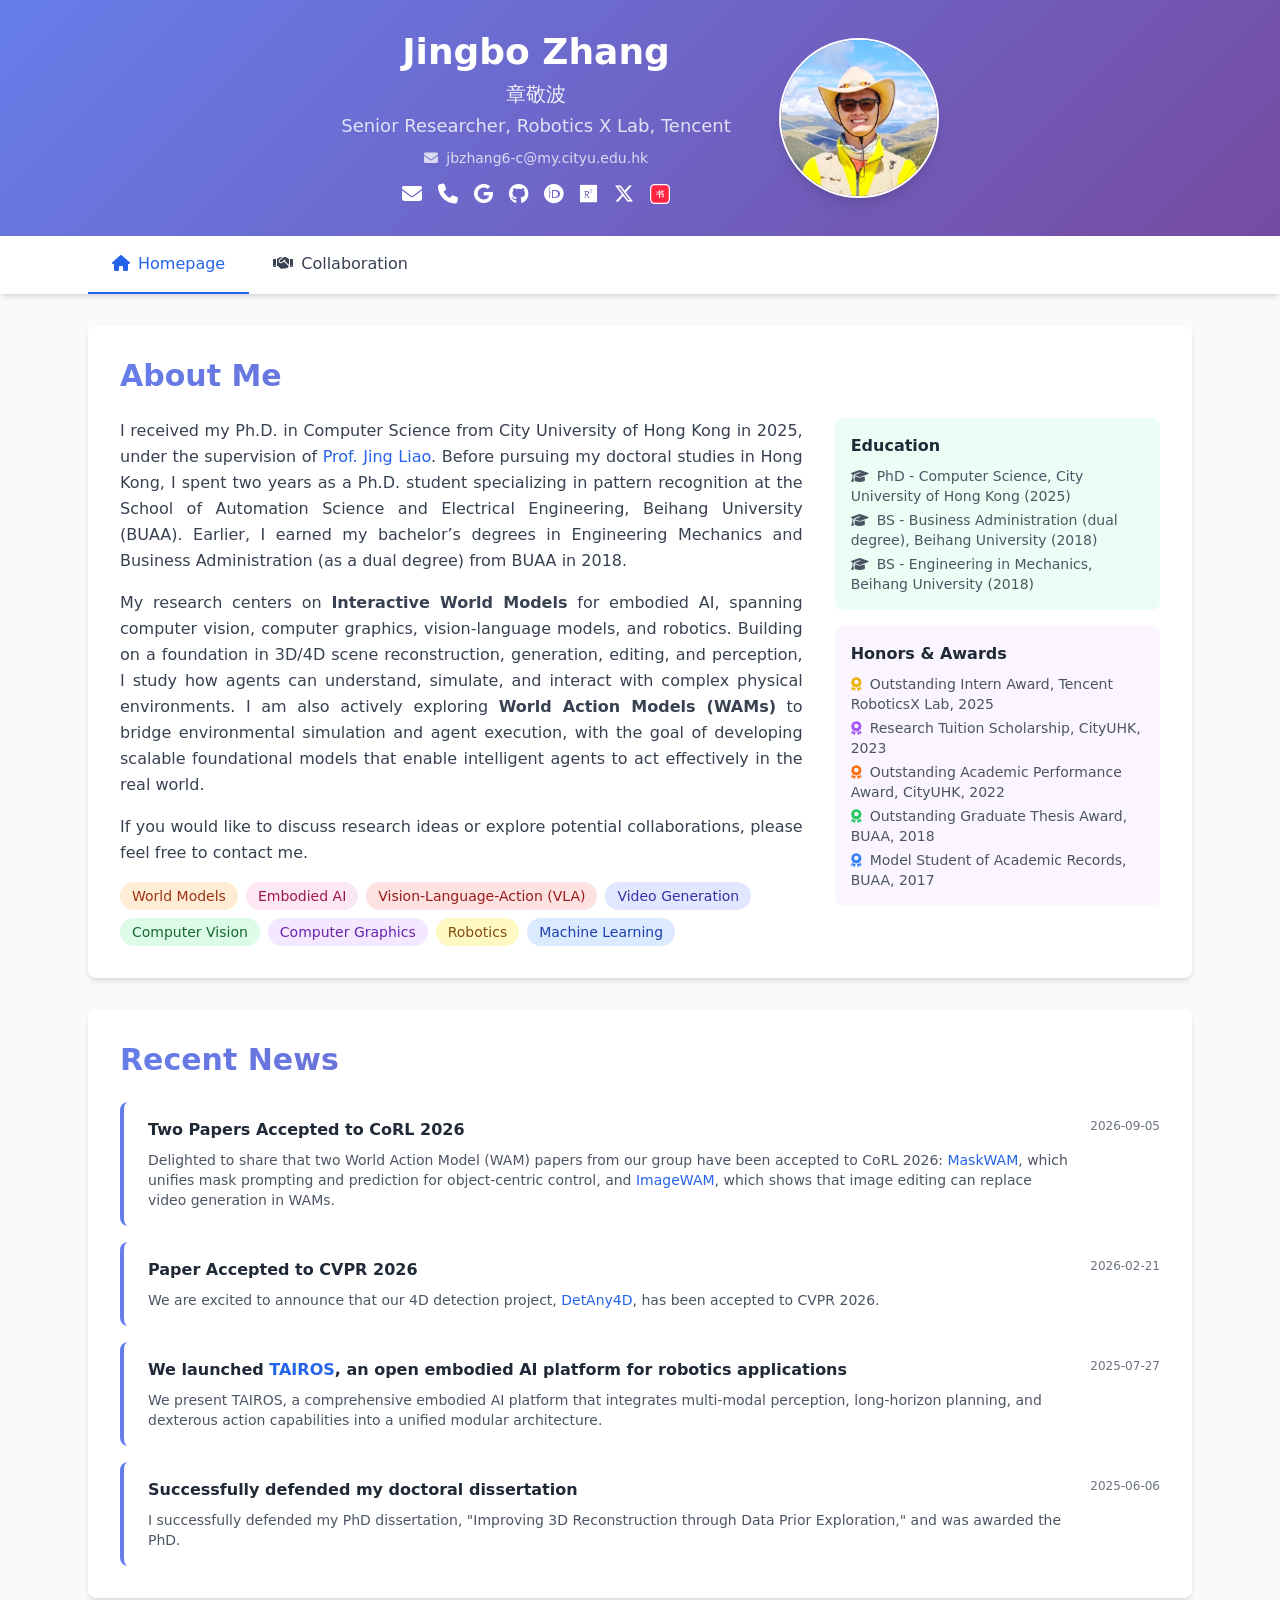
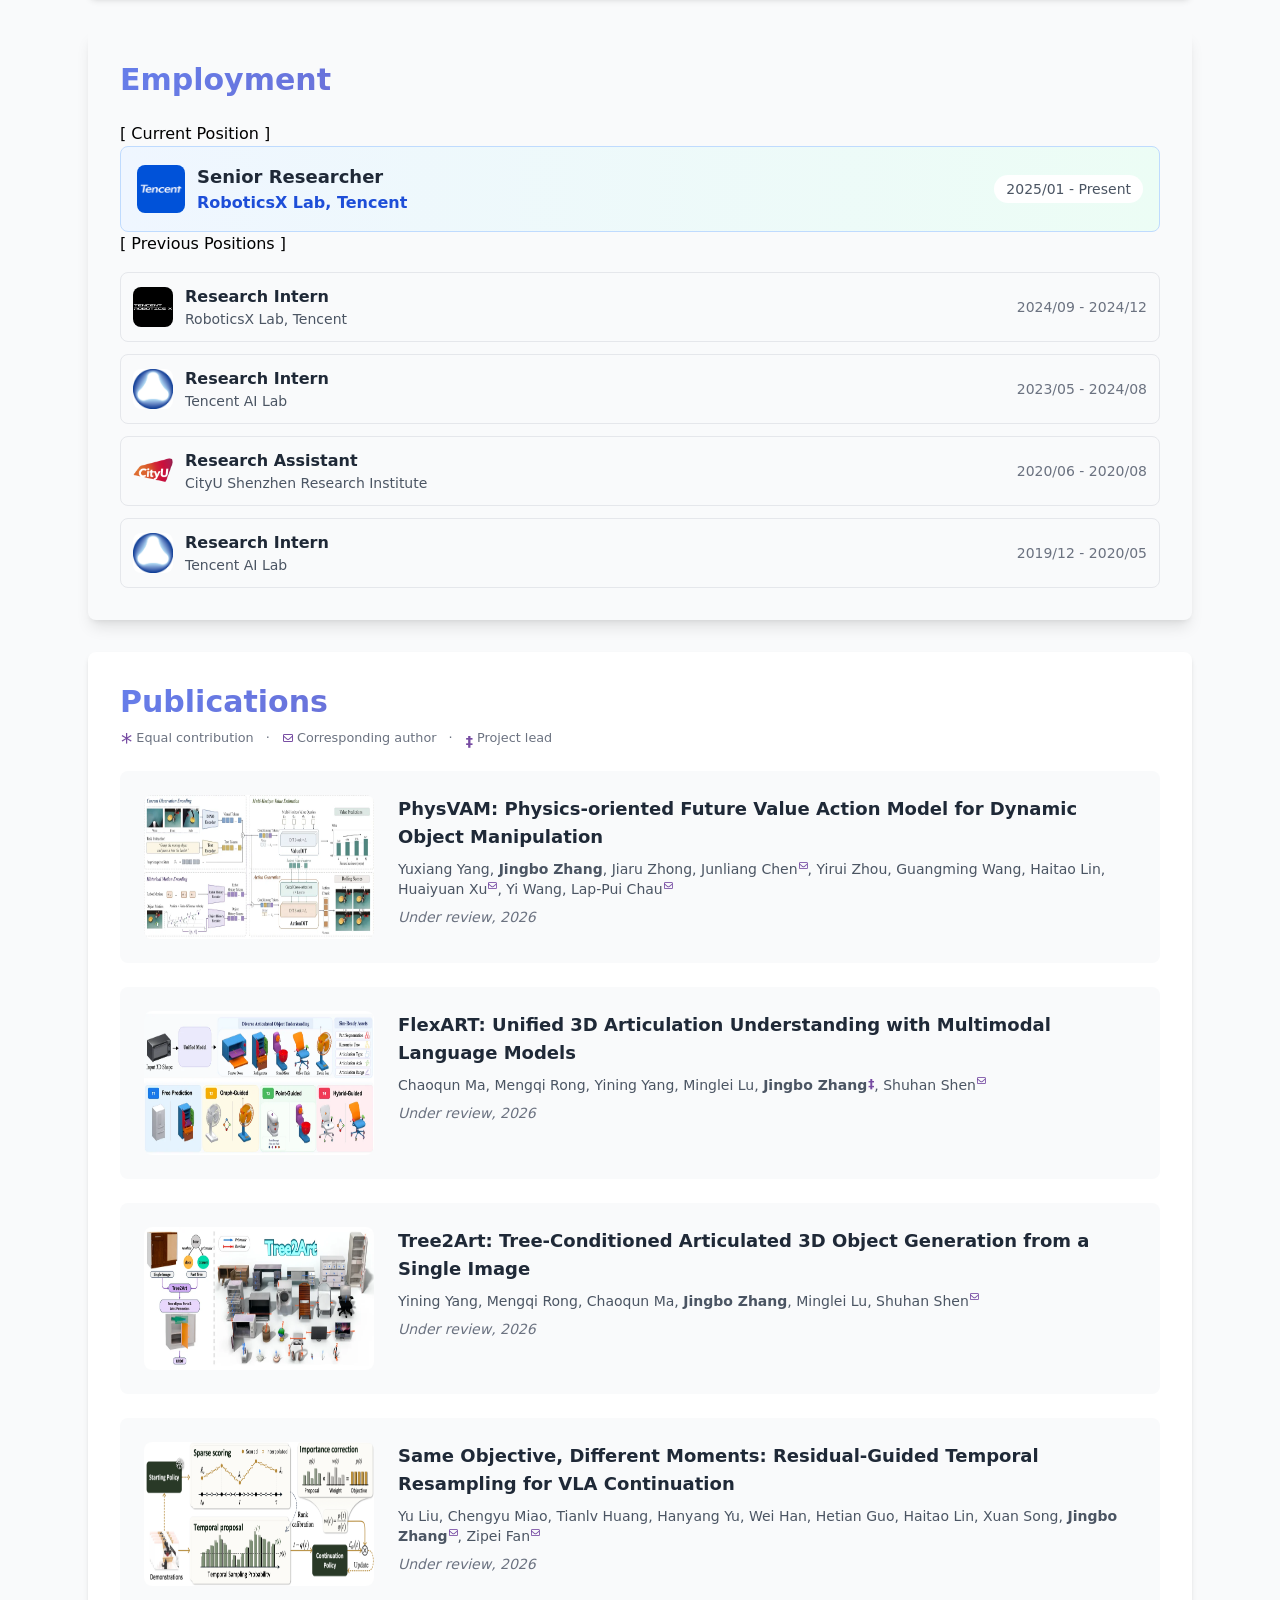
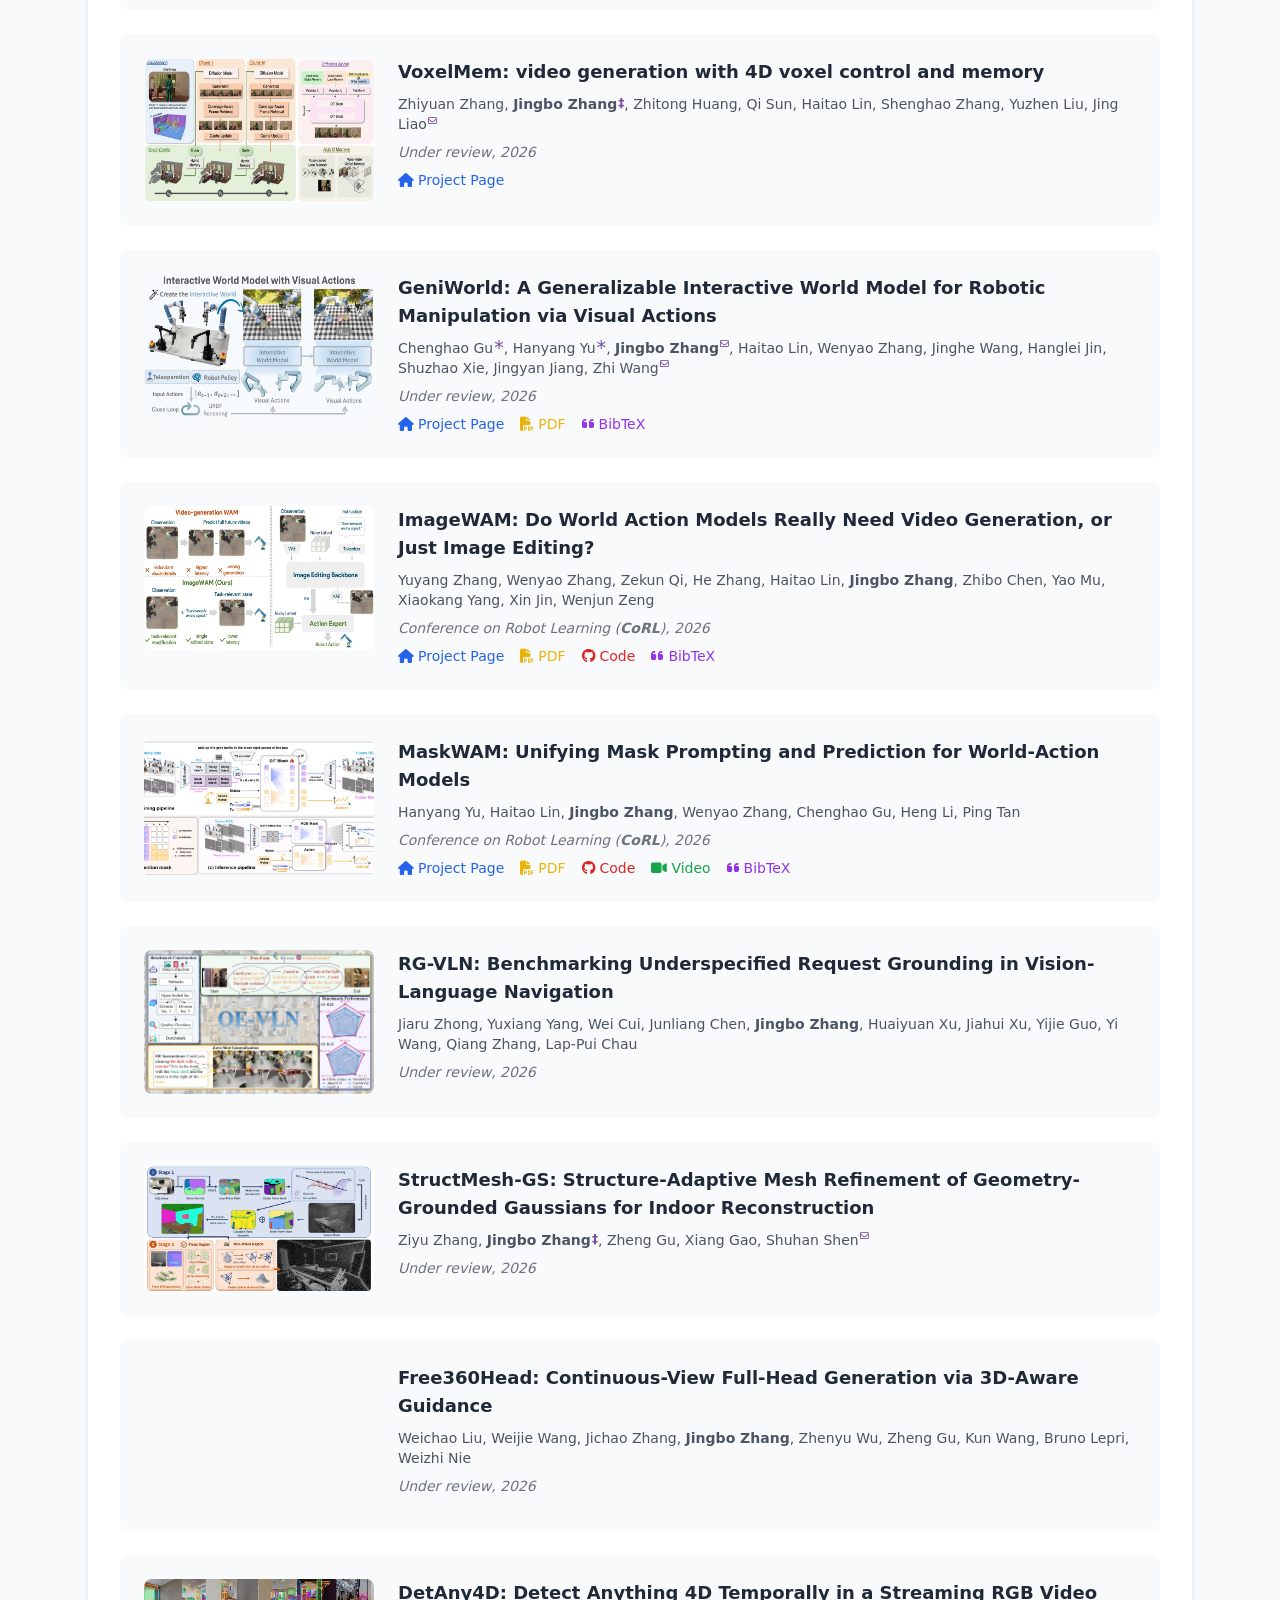
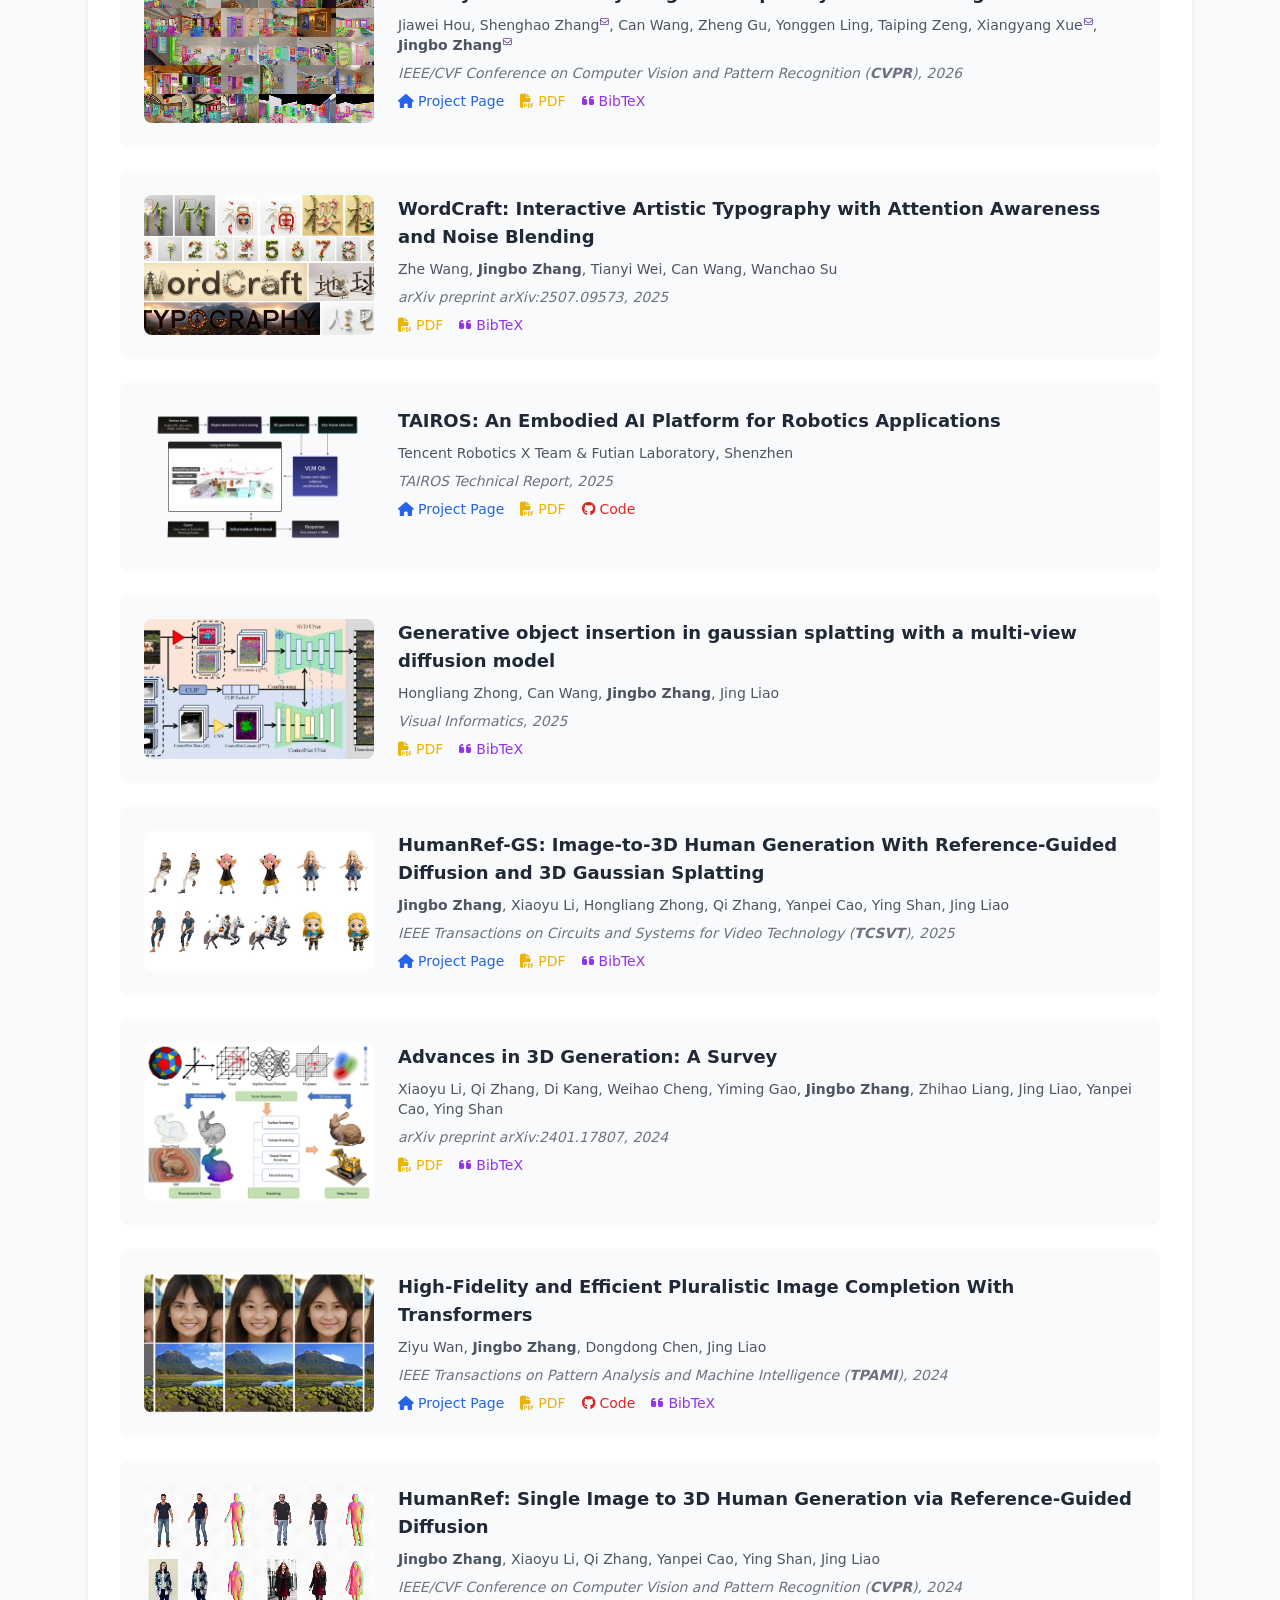
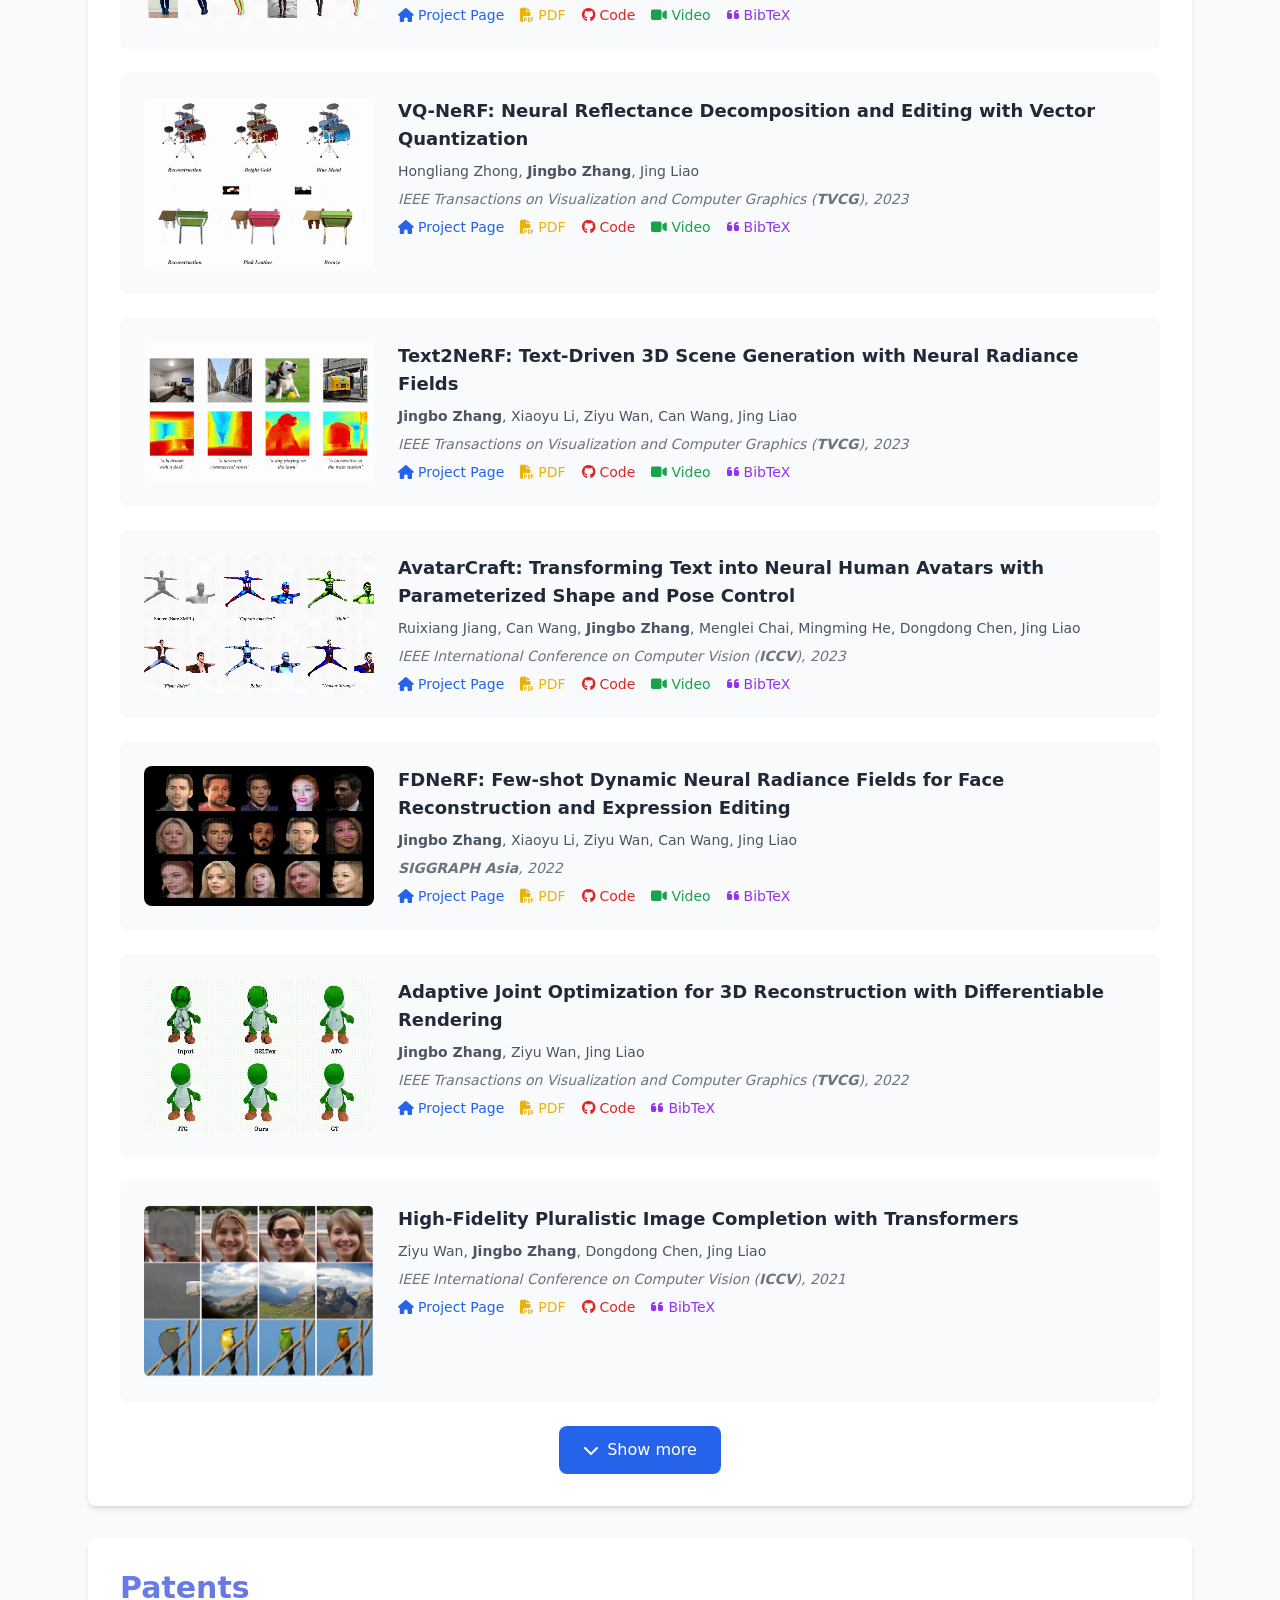
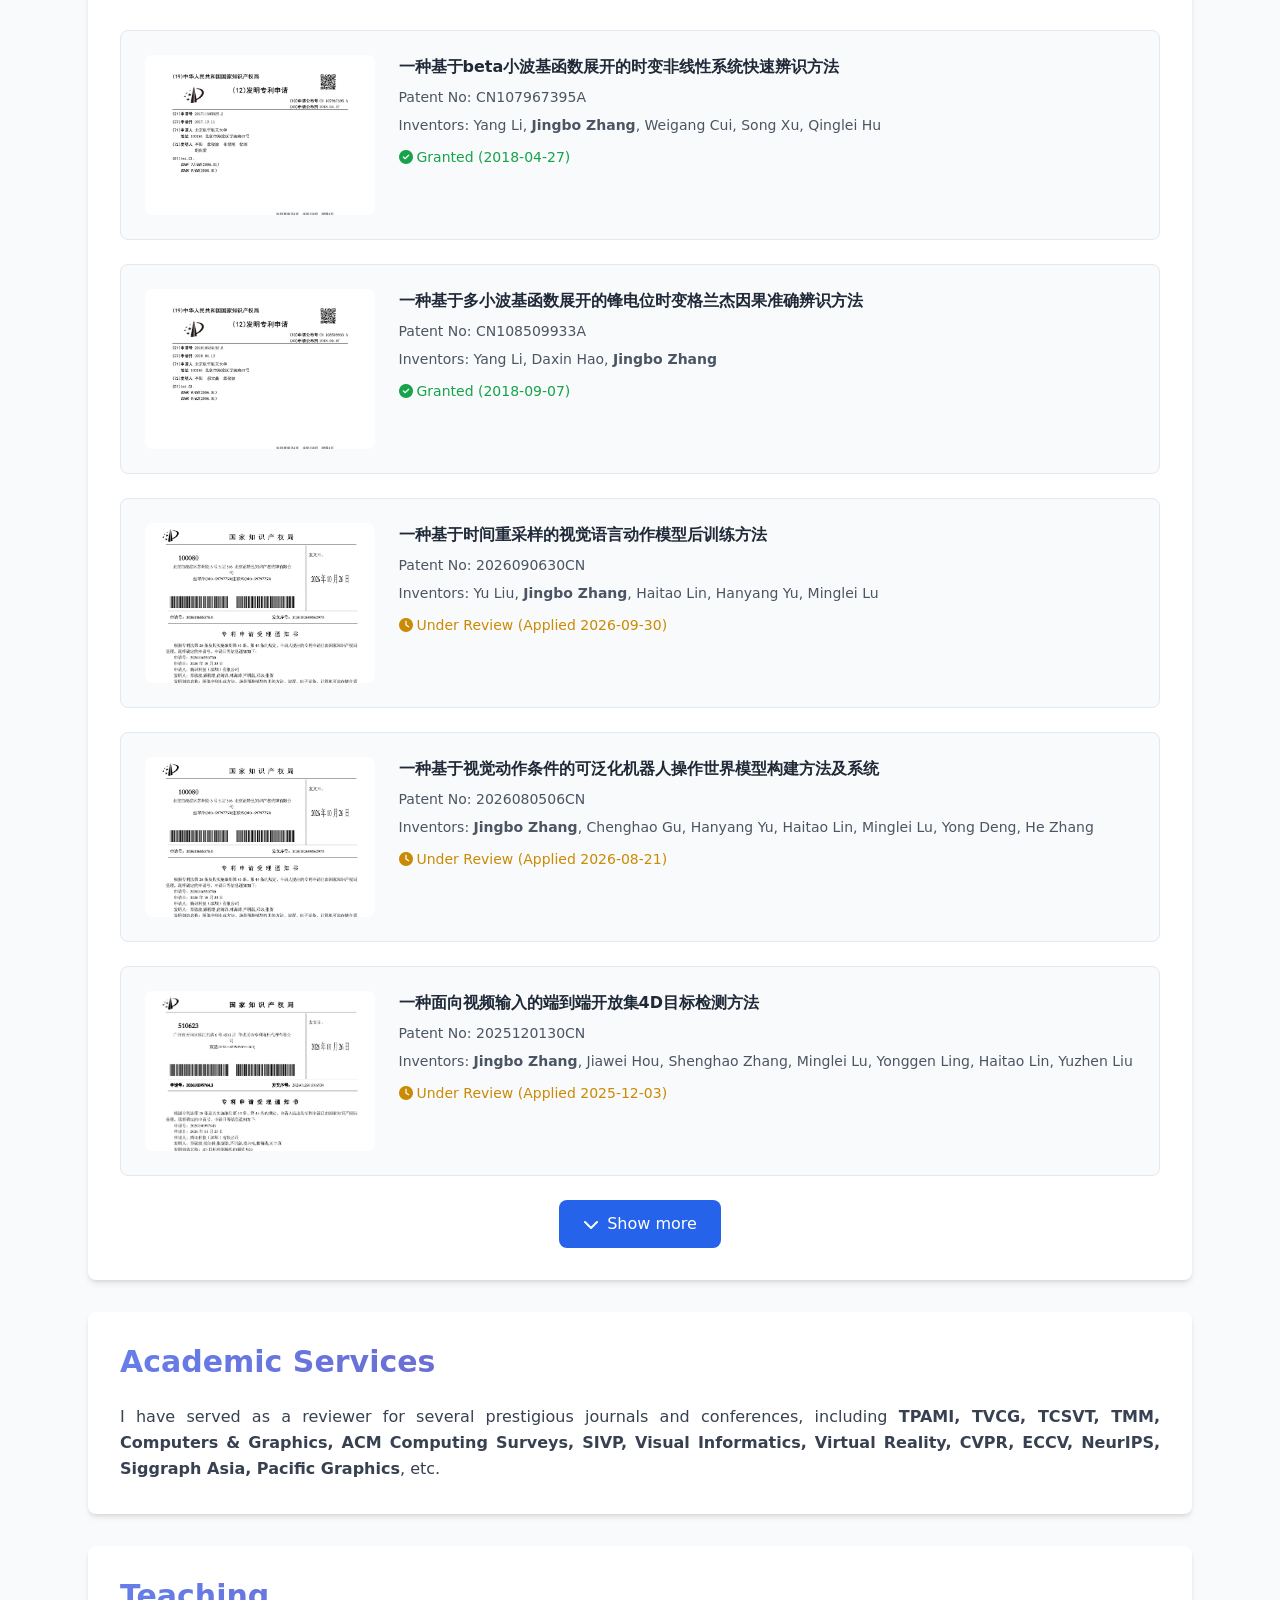
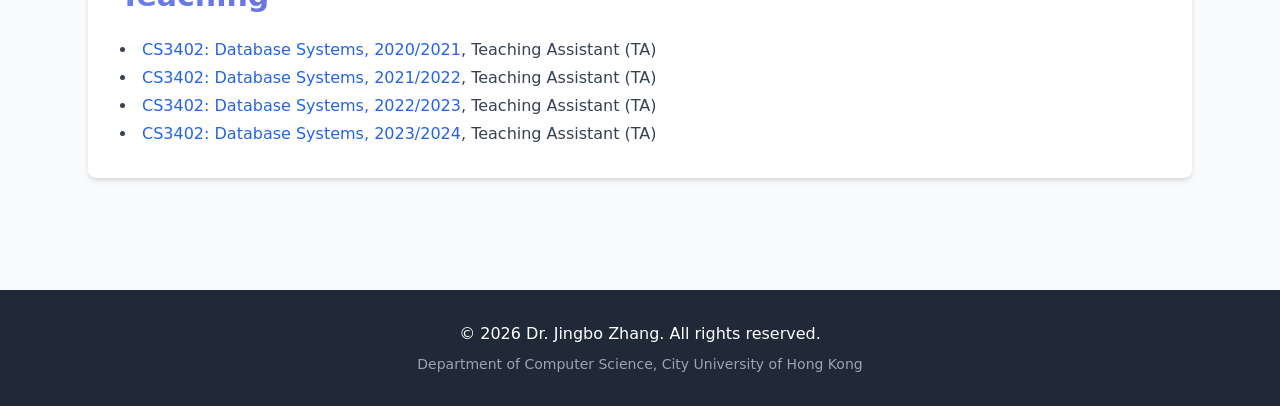
==== commit 30e908dd: "update ads" ====
--- a/index.html
+++ b/index.html
@@ -325,7 +325,7 @@
                             </p>
                             
                             <!-- Intern Info -->
-                            <div class="bg-blue-50 p-4 rounded-lg mb-4">
+                            <!-- <div class="bg-blue-50 p-4 rounded-lg mb-4">
                                 <h4 class="font-semibold text-blue-800 mb-2"><i class="fa-solid fa-magnifying-glass-plus mr-2"></i>Research Intern Recruitment</h4>
                                 <p class="text-sm text-gray-700 mb-2">
                                     I am looking for motivated research interns to work on <strong>Interactive World Models</strong>, <strong>World Action Models (WAMs)</strong>, and <strong>Vision-Language-Action (VLA)</strong> for embodied AI. 
@@ -347,7 +347,7 @@
                                 <div class="text-xs text-gray-600">
                                     <span class="mr-4"><i class="fas fa-check text-green-500 mr-1"></i>Available for a full-time internship of at least 6 months</span>
                                 </div>
-                            </div>
+                            </div> -->
 
                             <!-- Prospective Students -->
                             <!-- <div class="bg-blue-50 p-4 rounded-lg mb-4">
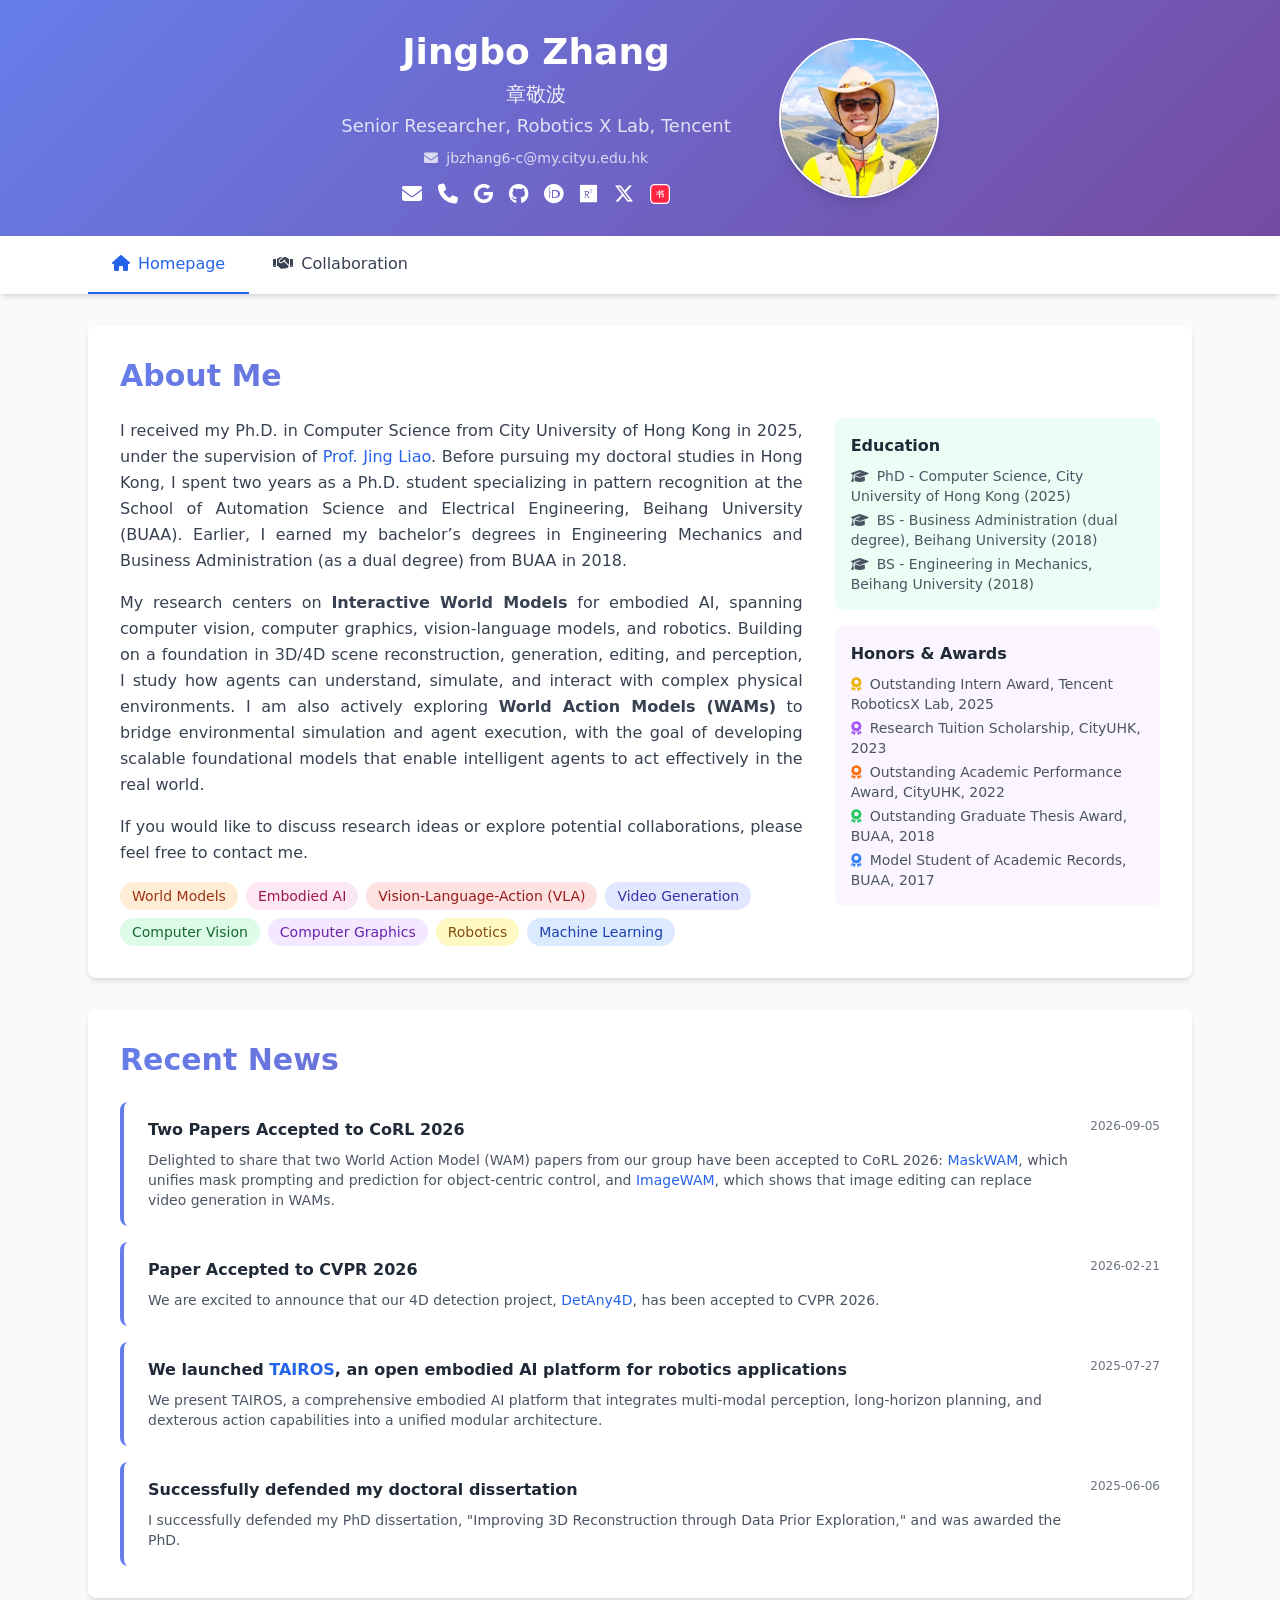
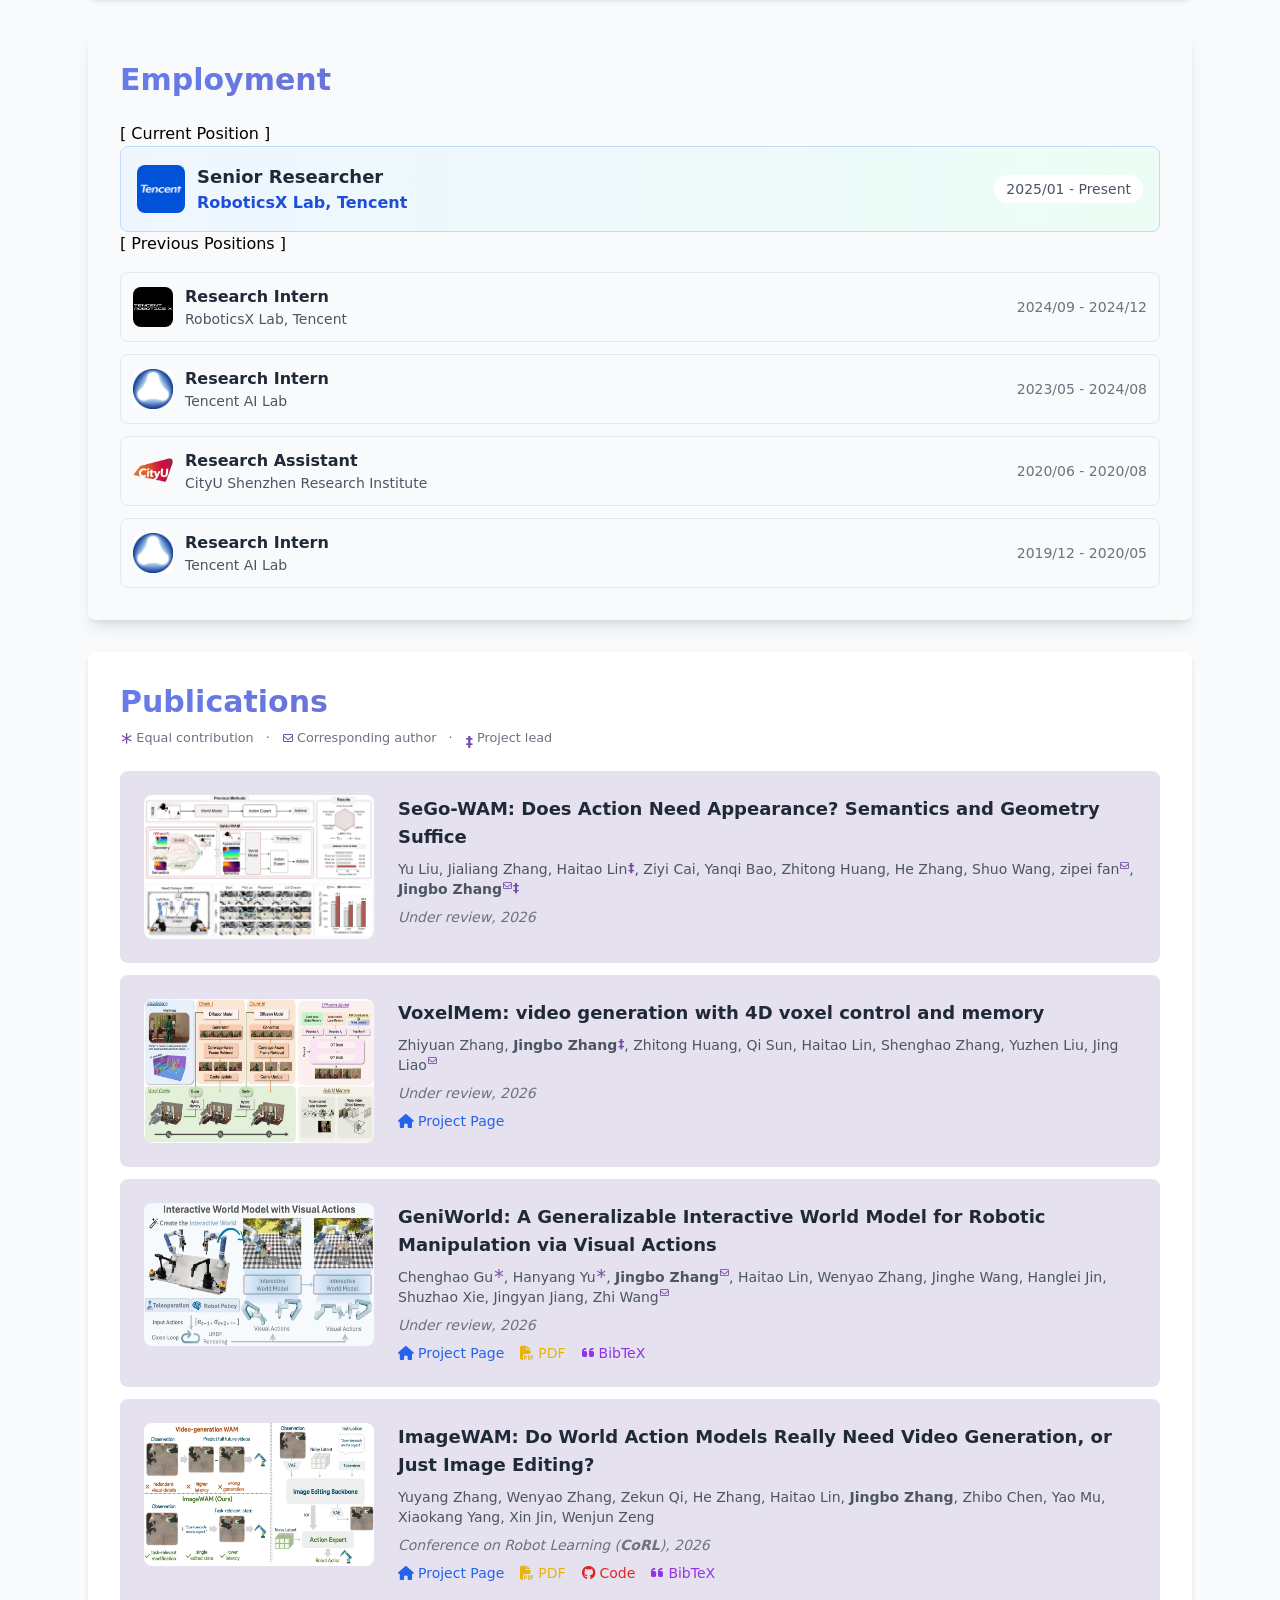
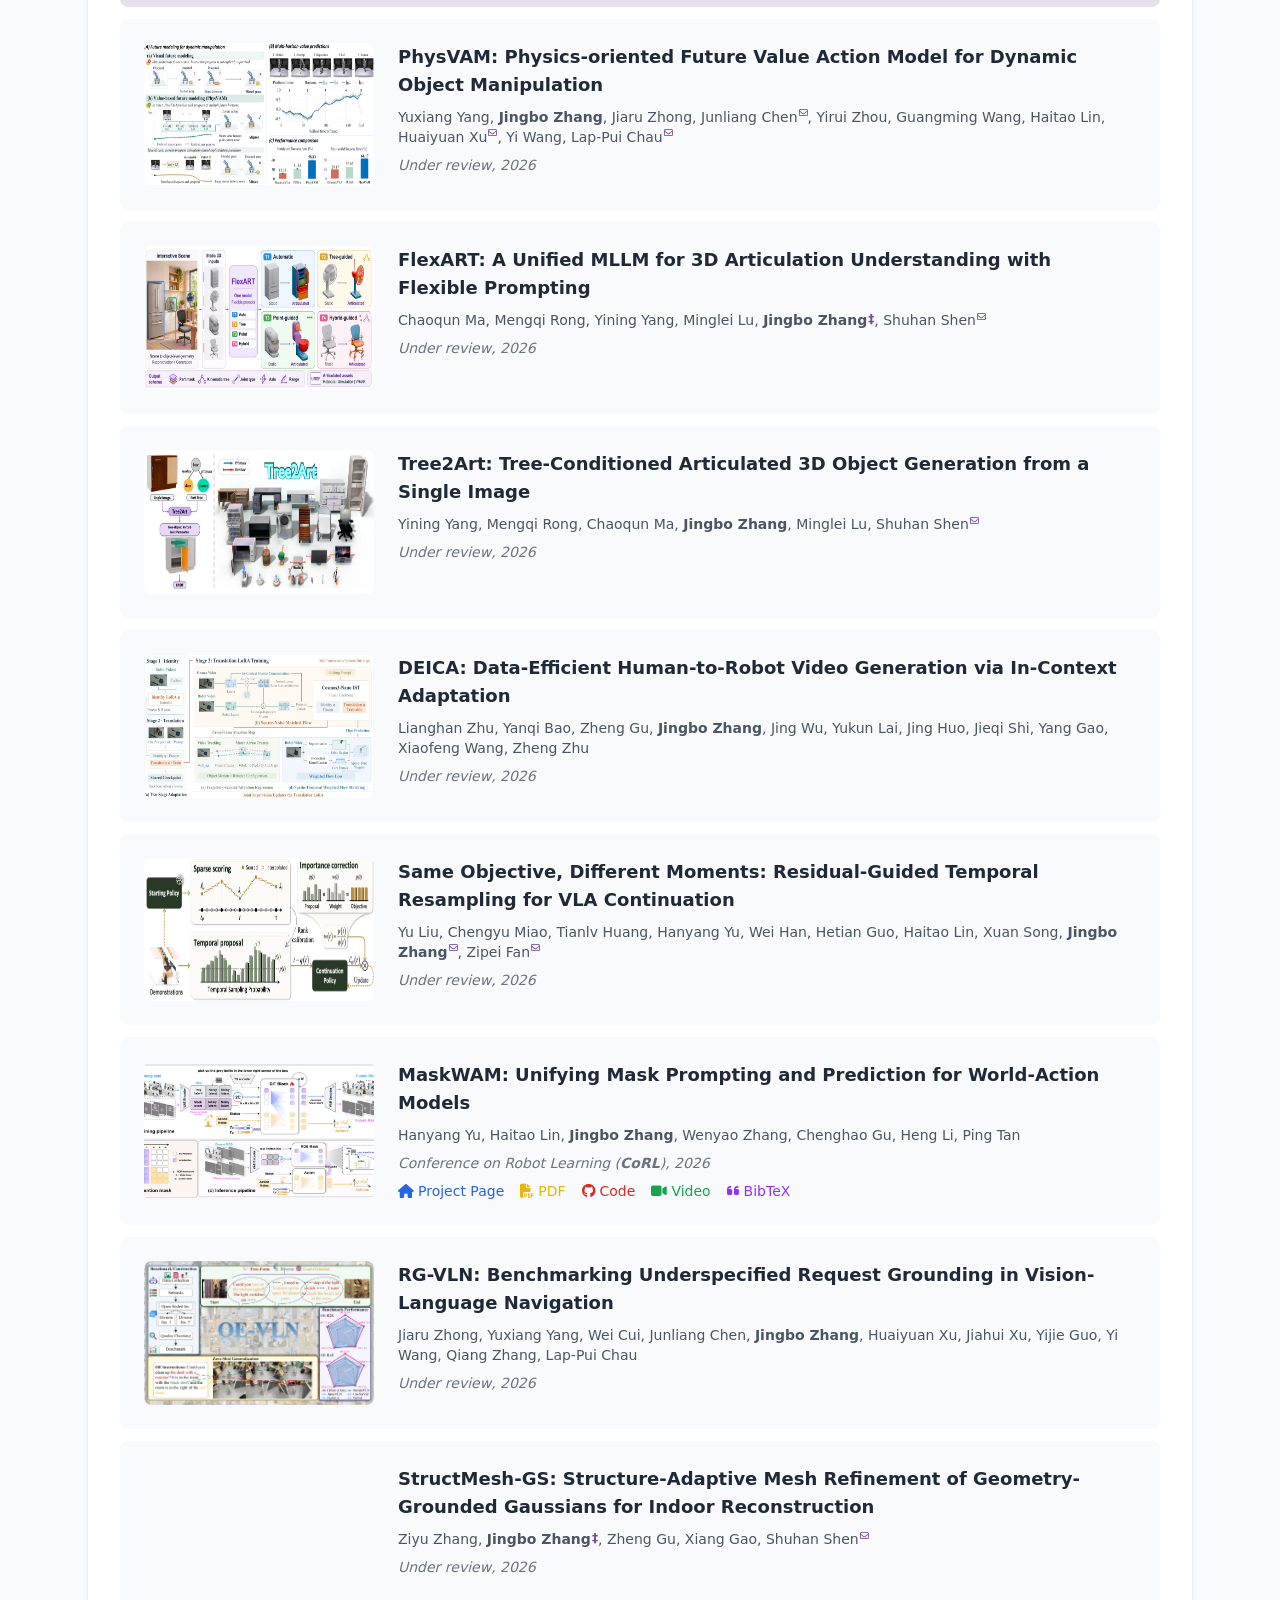
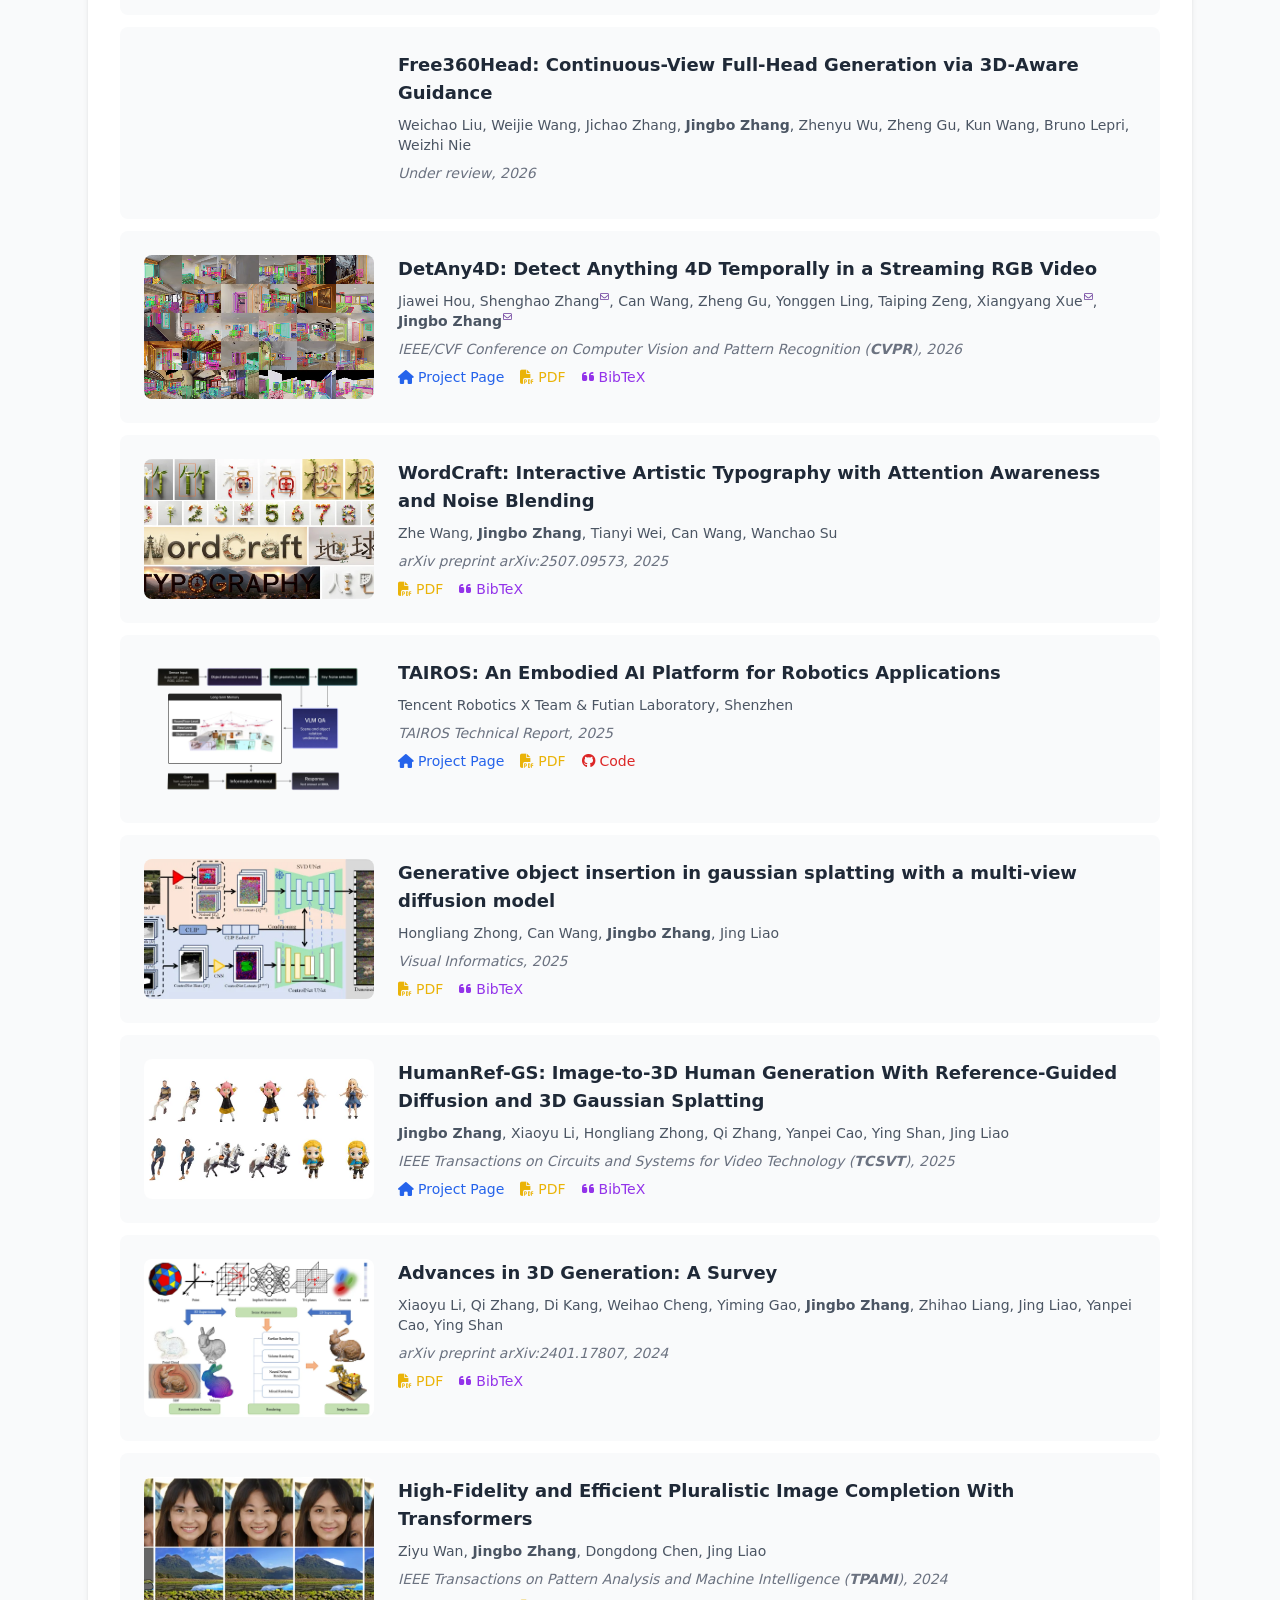
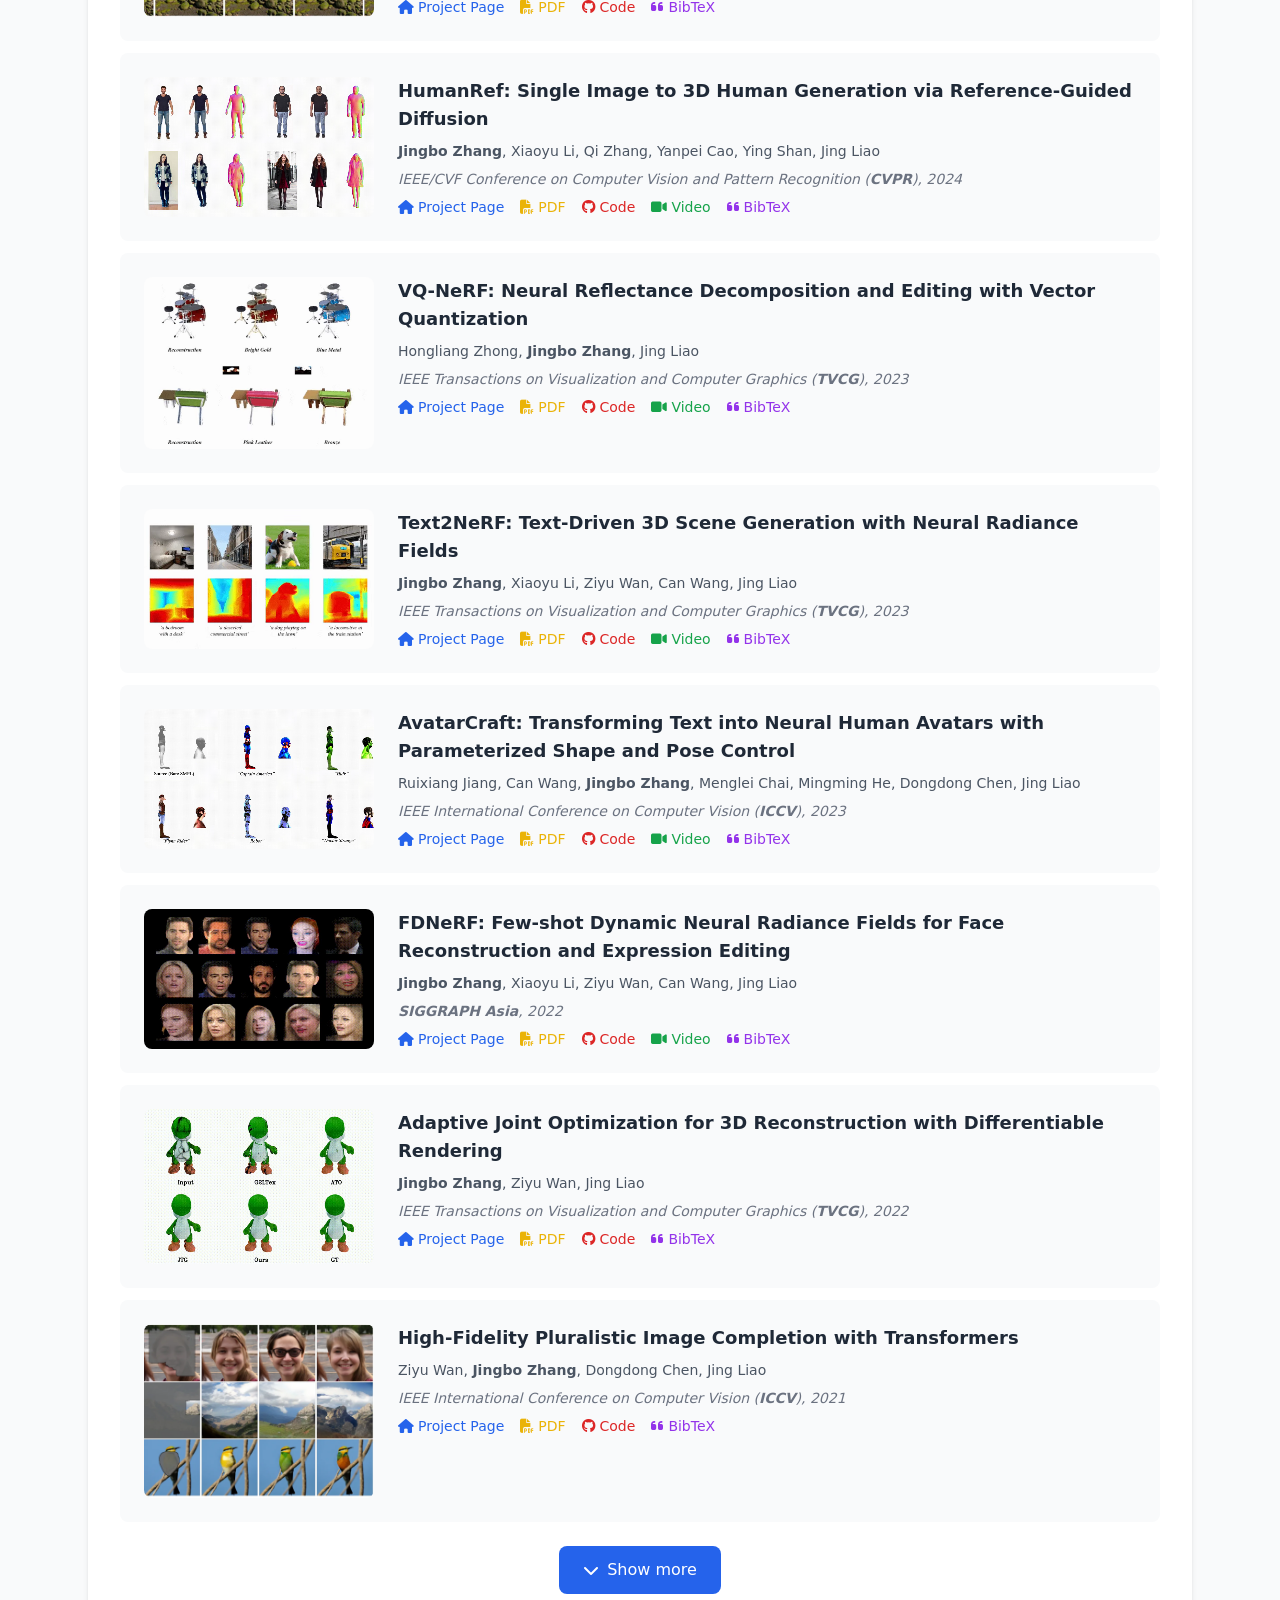
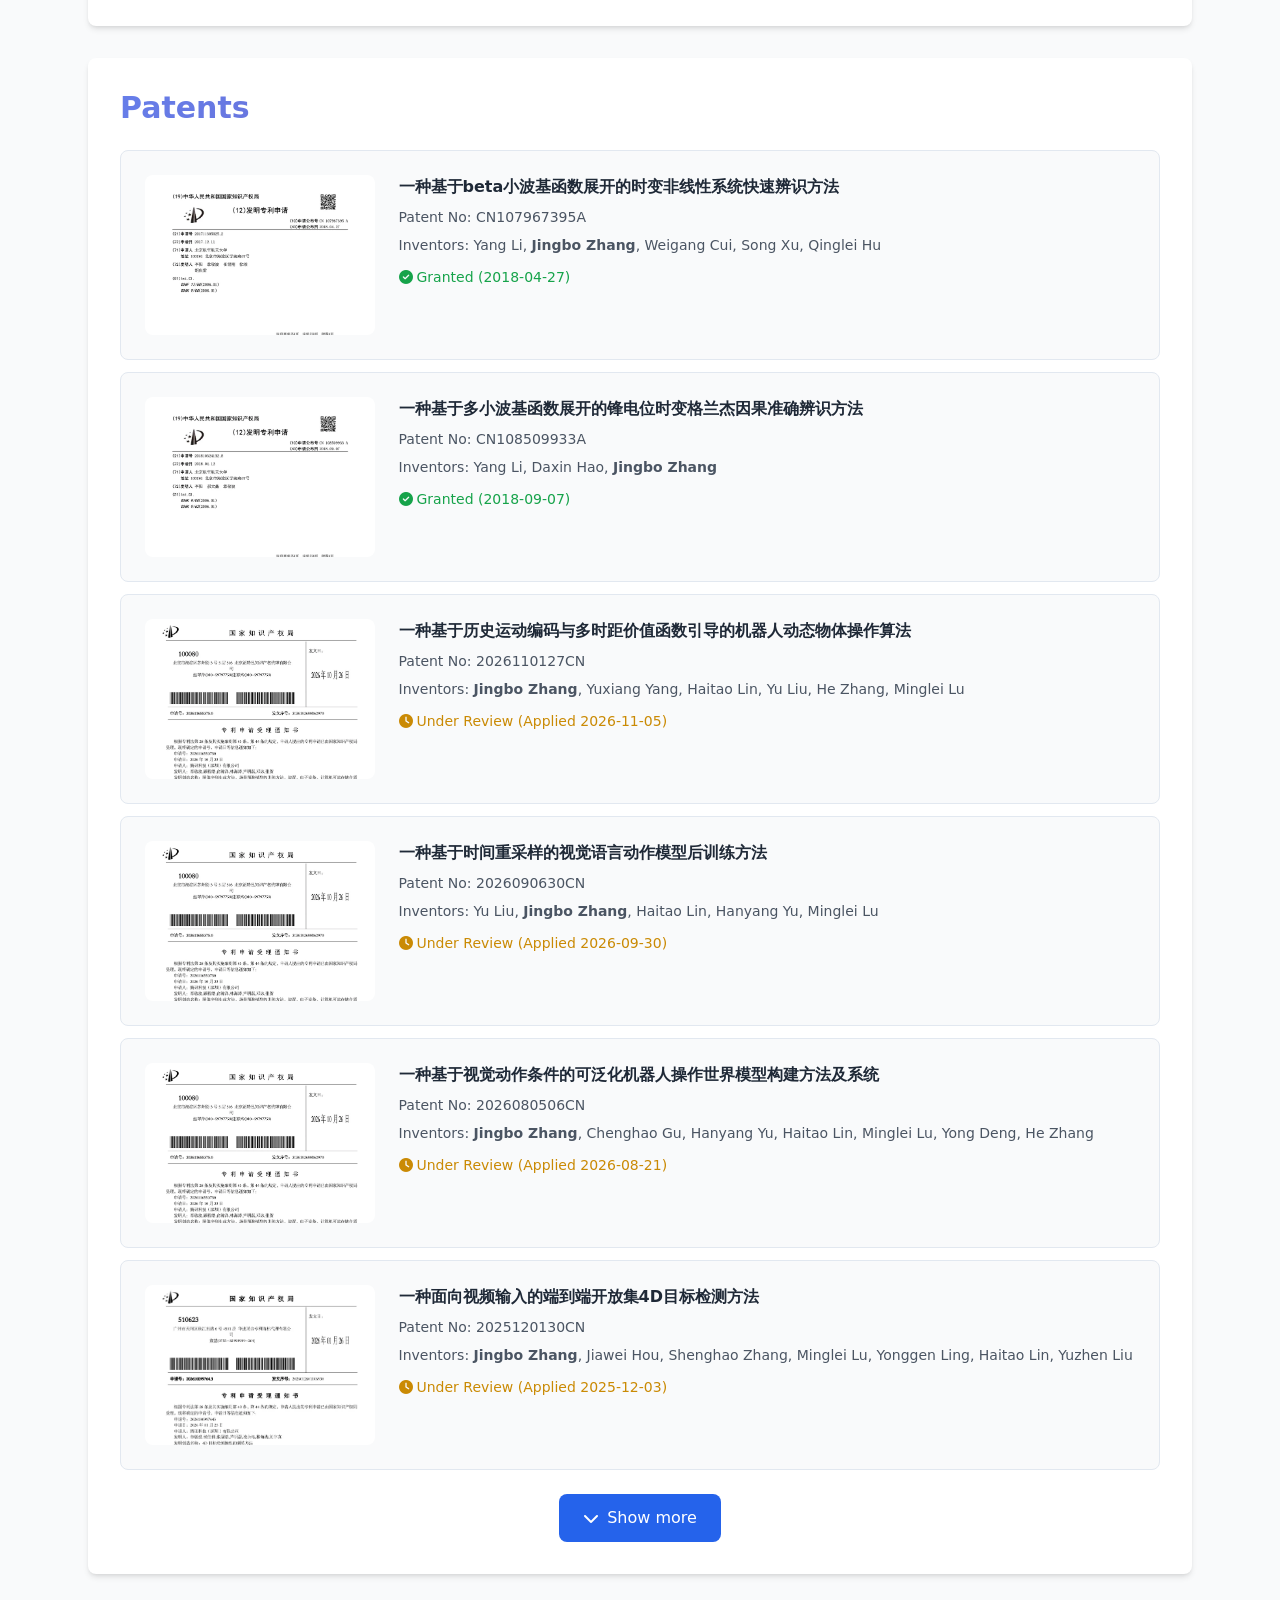
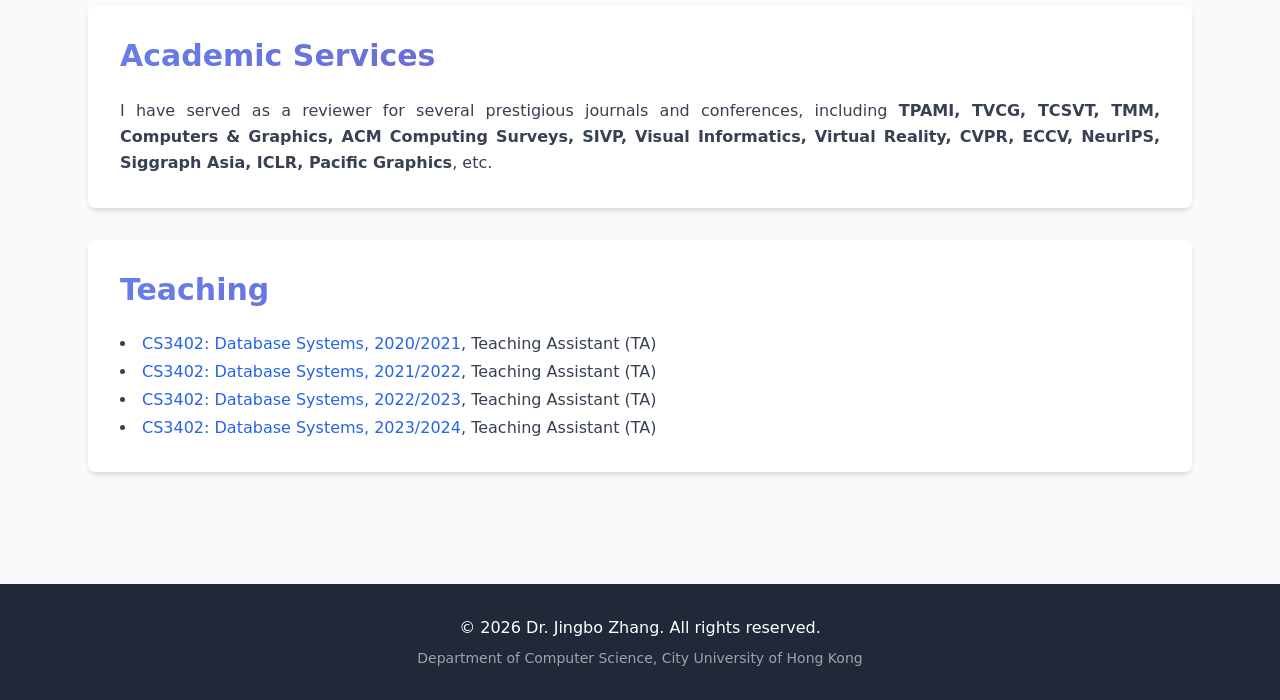
==== commit b4979a5e: "update" ====
--- a/index.html
+++ b/index.html
@@ -52,6 +52,9 @@
         .publication-item:hover {
             transform: translateY(-2px);
             box-shadow: 0 8px 25px rgba(0,0,0,0.1);
+        }
+        .publication-pinned {
+            background-color: #e6e1ef;
         }
         .academic-gradient {
             background: linear-gradient(135deg, #667eea 0%, #764ba2 100%);
@@ -567,11 +570,12 @@
                       venue    : 发表信息（自动包裹 <em>，可含 <strong>，如 "... (<strong>CVPR</strong>), 2026"）
                       page / pdf / code / video / bibtex : 各类链接 URL，留空或删除该字段则对应按钮不显示
                       show     : 是否展示（可选，默认展示）；写 show: false 则隐藏该论文
+                      pin      : 是否置顶（可选）；写 pin: true 则排到最前面并加深背景色
                     下面注释掉的 "Paper example" 仅作 HTML 结构参考模板，无需改动。
                 -->
 
                 <div class="space-y-6">
-                    <div id="publicationsList" class="space-y-6"></div>
+                    <div id="publicationsList" class="space-y-3"></div>
                 </div>
 
                 <div class="text-center mt-6">
@@ -581,7 +585,7 @@
                 </div>
                 
                 <!-- Additional Publications (initially hidden) -->
-                <div id="additionalPublications" class="space-y-6 mt-6" style="display: none;"></div>
+                <div id="additionalPublications" class="space-y-3 mt-3" style="display: none;"></div>
             </section>
 
             <!-- Patents -->
@@ -609,7 +613,7 @@
                 </div>
 
                 <!-- Additional Patents (initially hidden) -->
-                <div id="additionalPatents" class="mt-6" style="display: none;"></div>
+                <div id="additionalPatents" class="mt-3" style="display: none;"></div>
 
             </section>
 
@@ -621,7 +625,7 @@
                 <p class="text-gray-700 leading-relaxed text-justify">
                     I have served as a reviewer for several prestigious journals and conferences, 
                     including <strong>TPAMI, TVCG, TCSVT, TMM, Computers & Graphics, ACM Computing Surveys, SIVP, Visual Informatics, Virtual Reality, 
-                    CVPR, ECCV, NeurIPS, Siggraph Asia, Pacific Graphics</strong>, etc.
+                    CVPR, ECCV, NeurIPS, Siggraph Asia, ICLR, Pacific Graphics</strong>, etc.
                 </p>
             </section>
 
